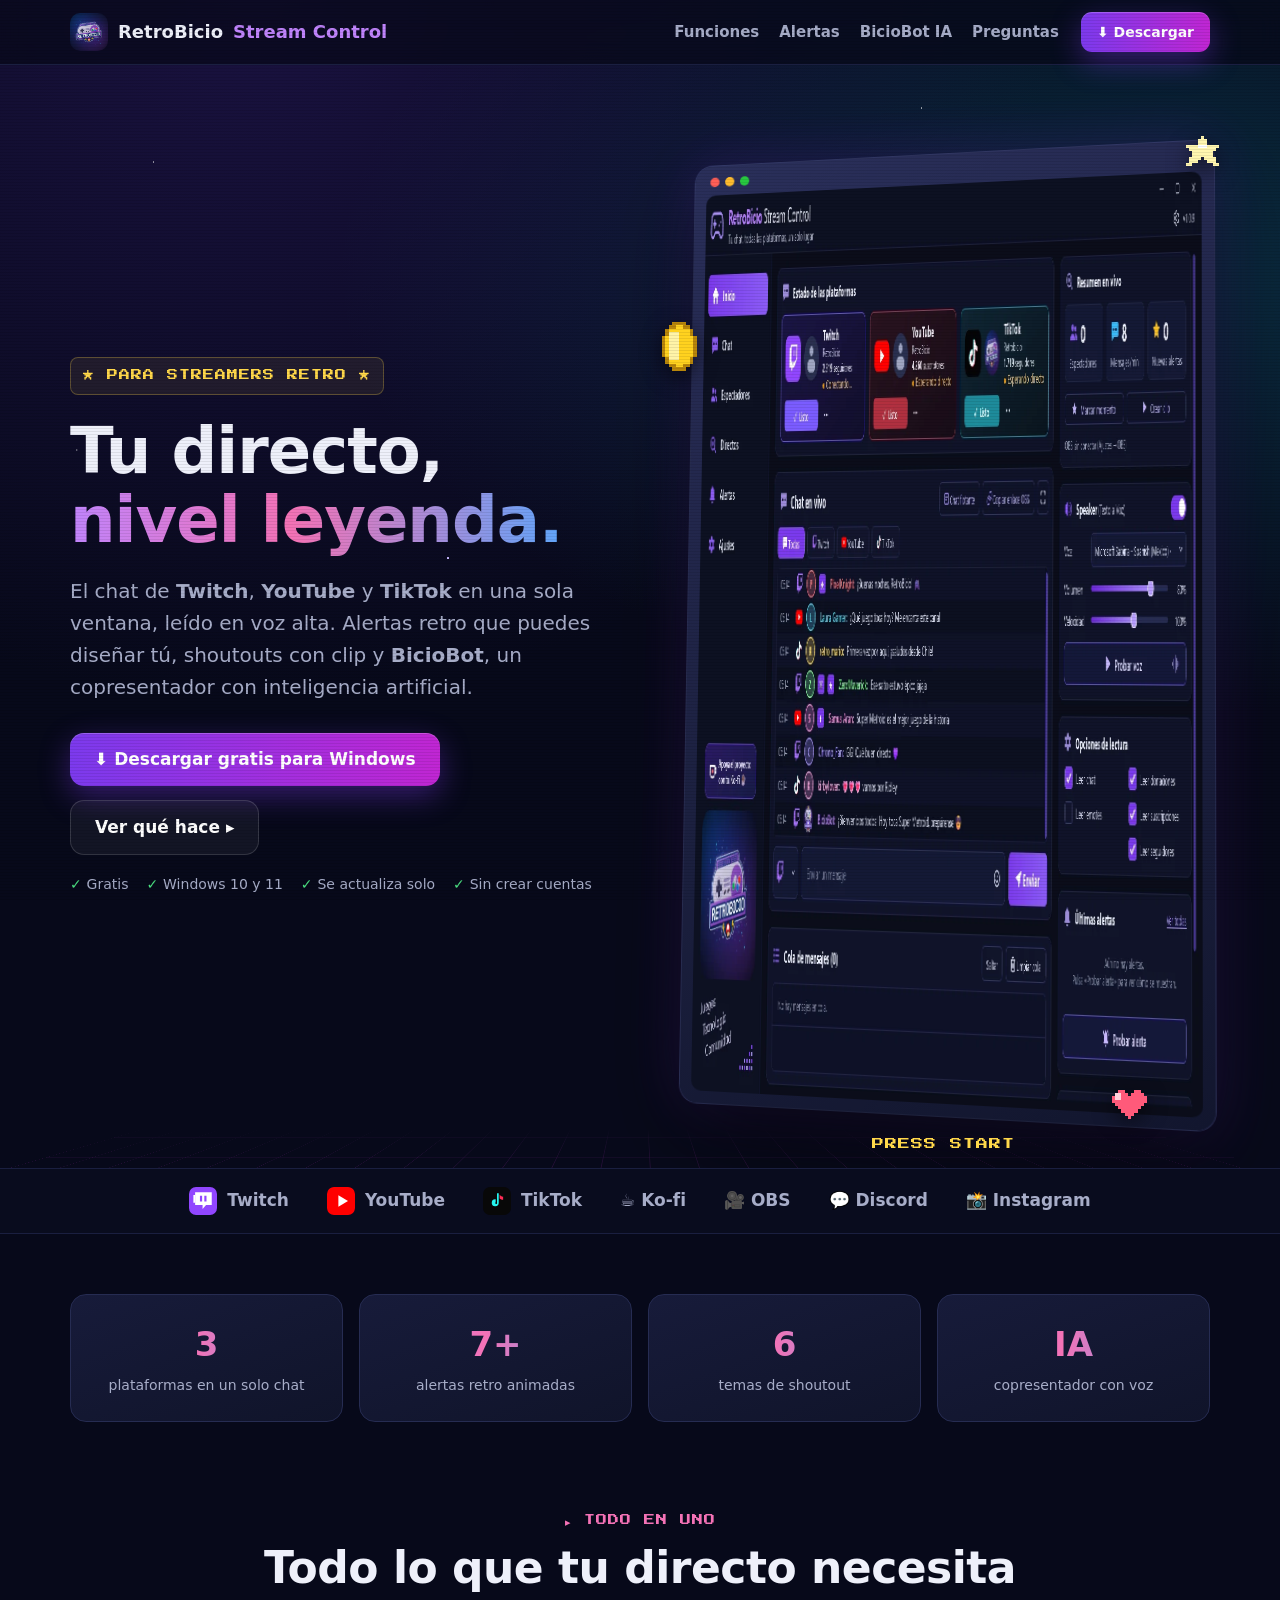
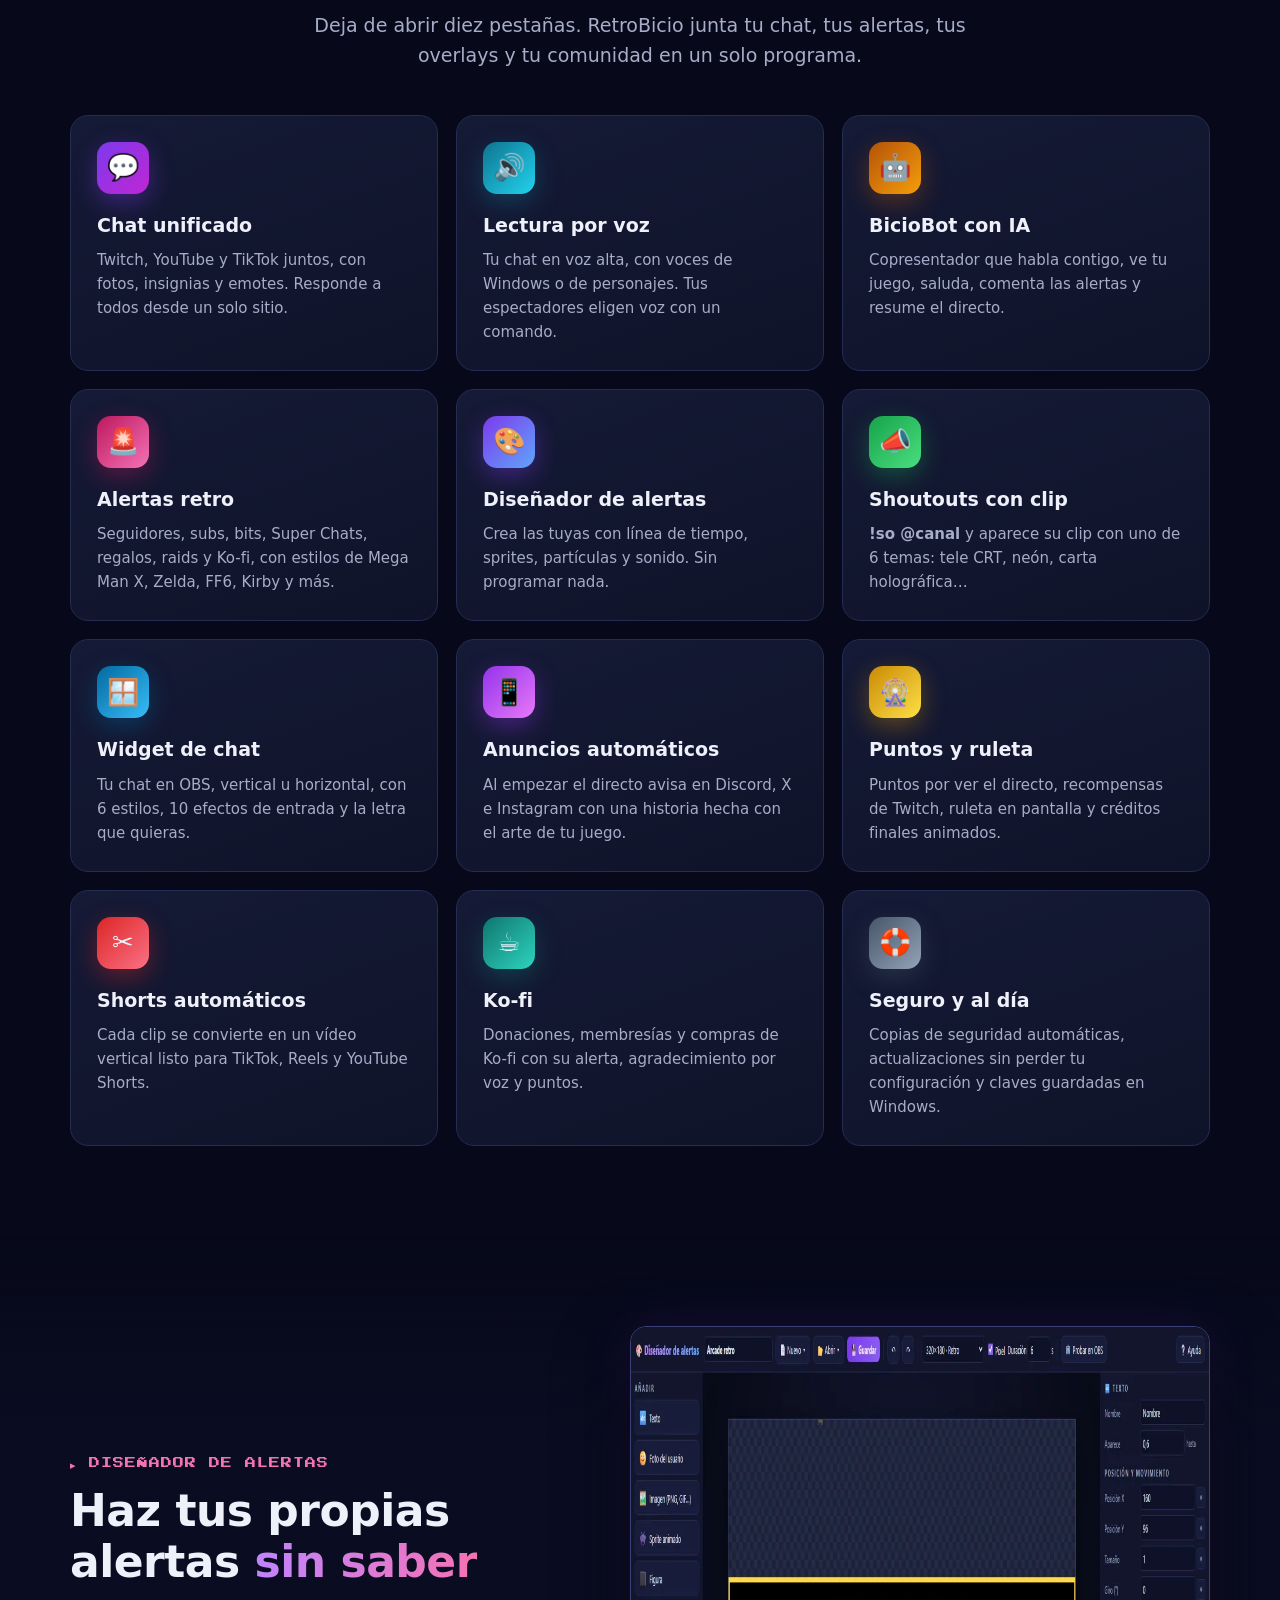
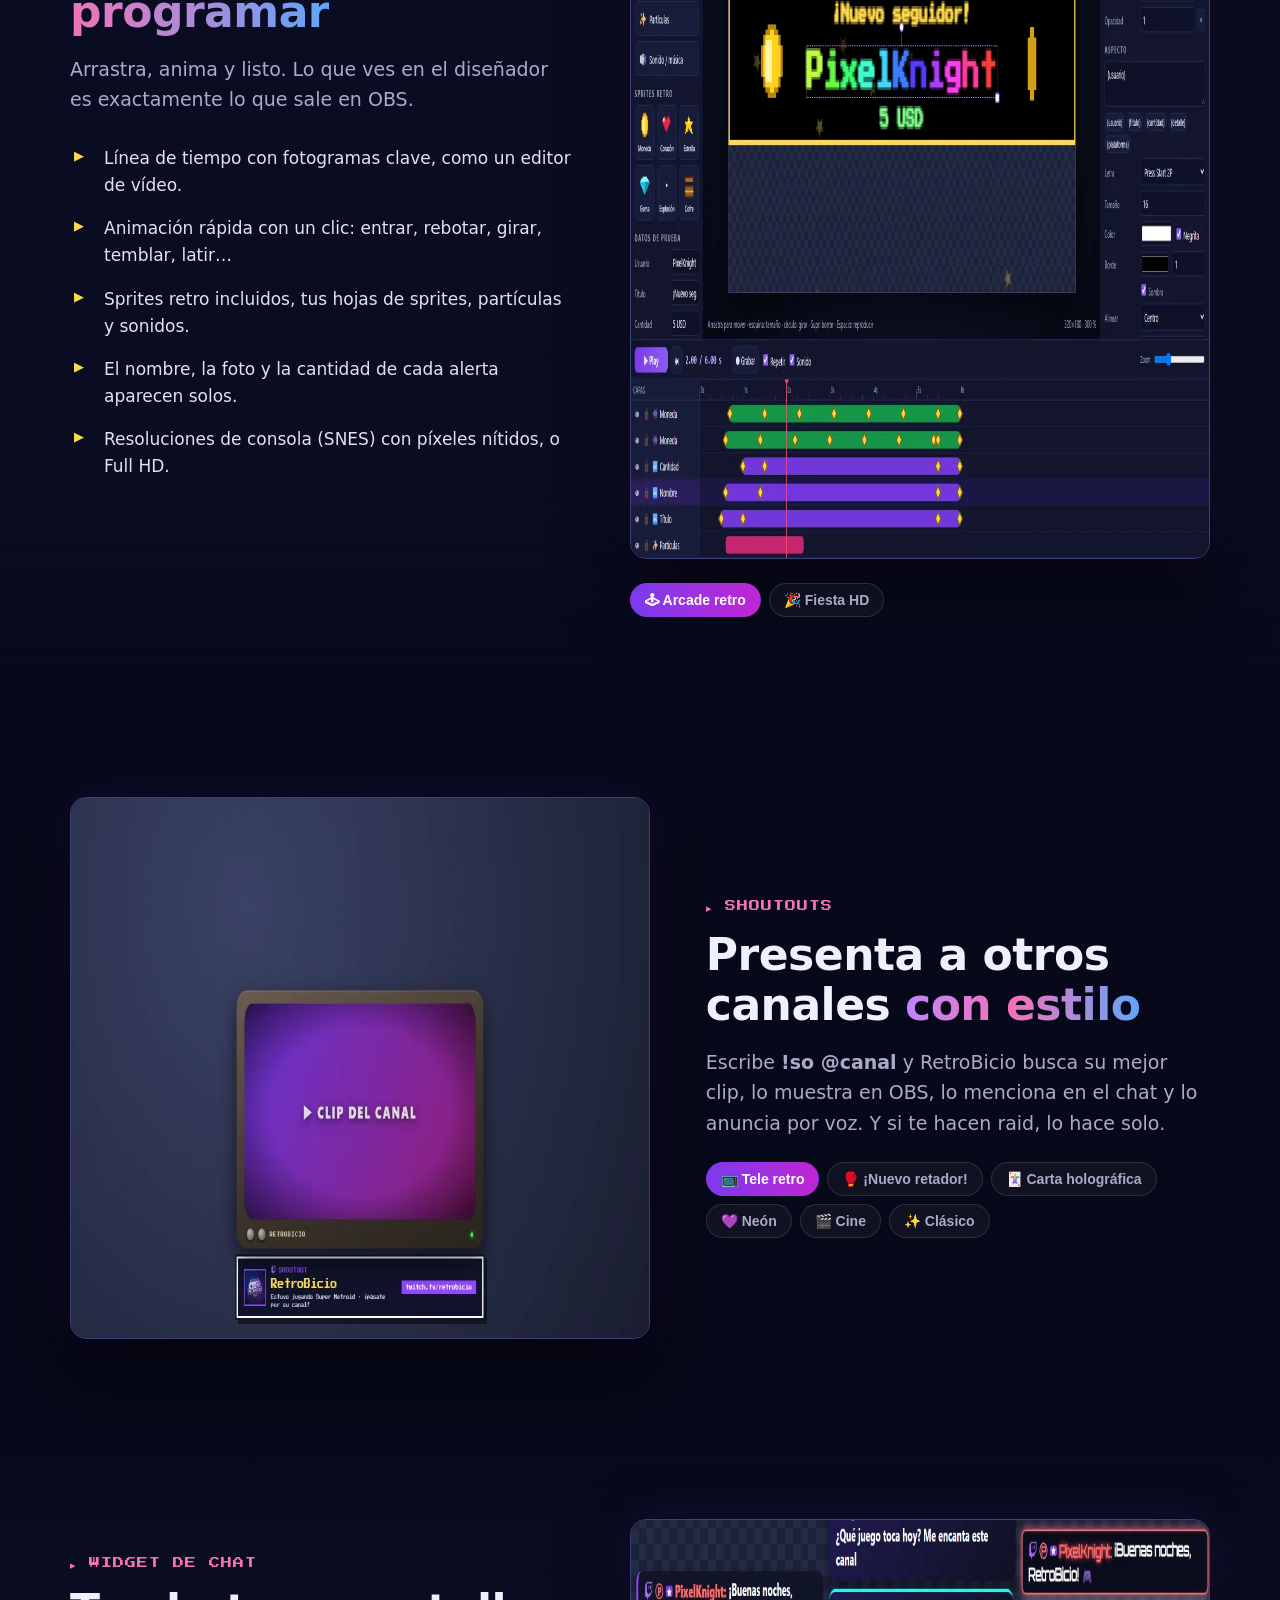
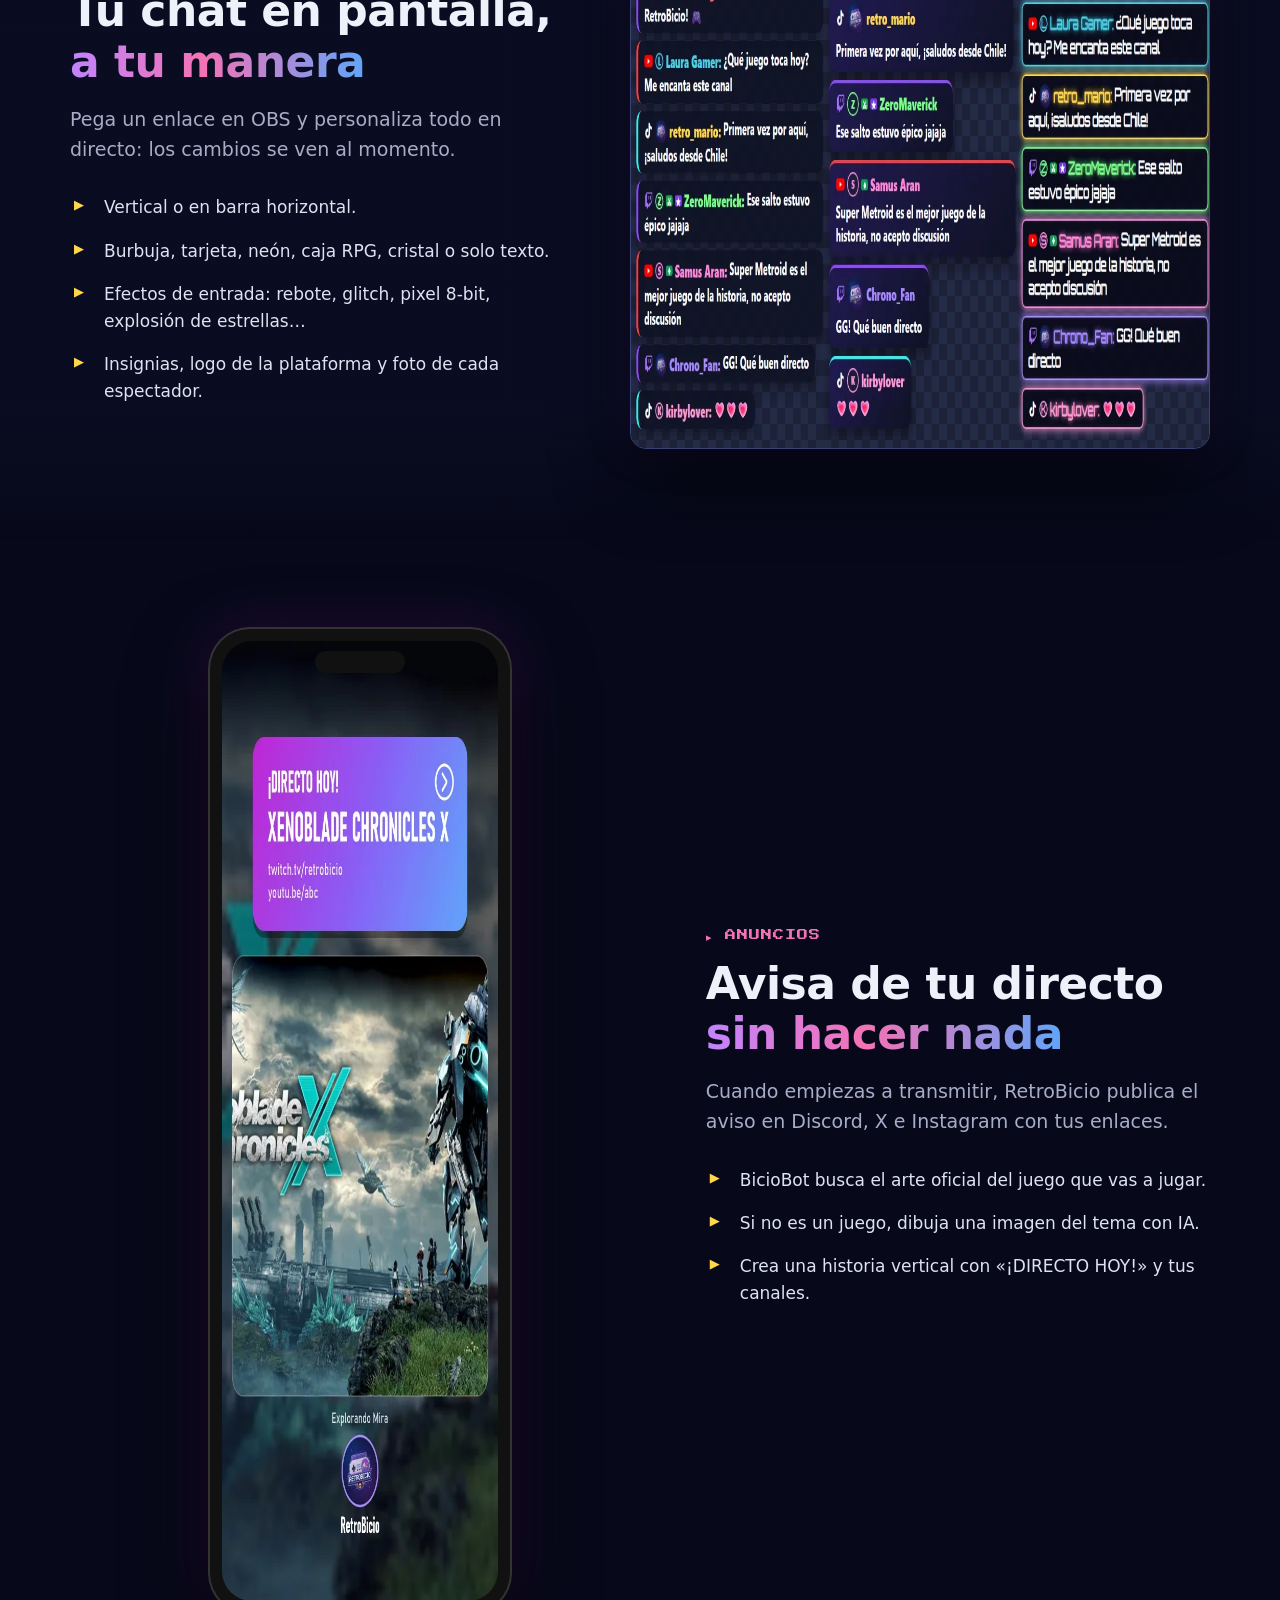
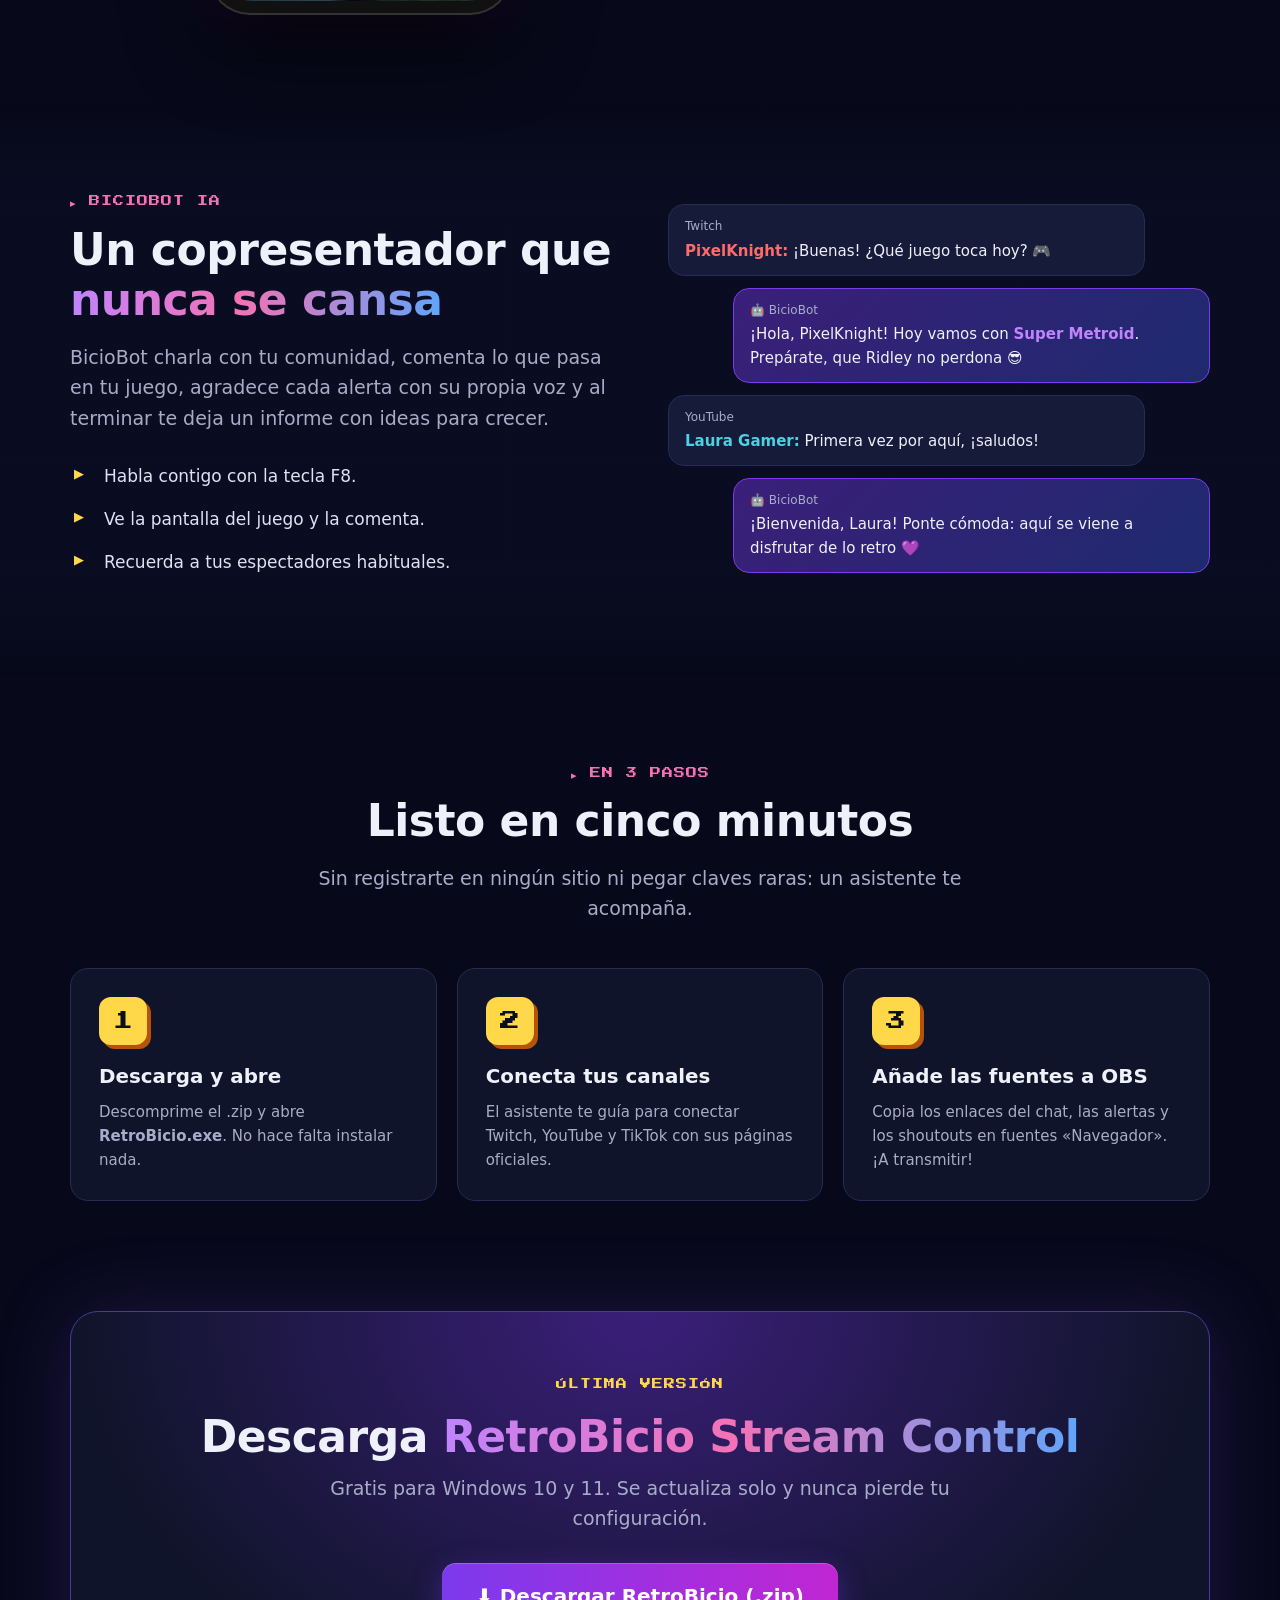
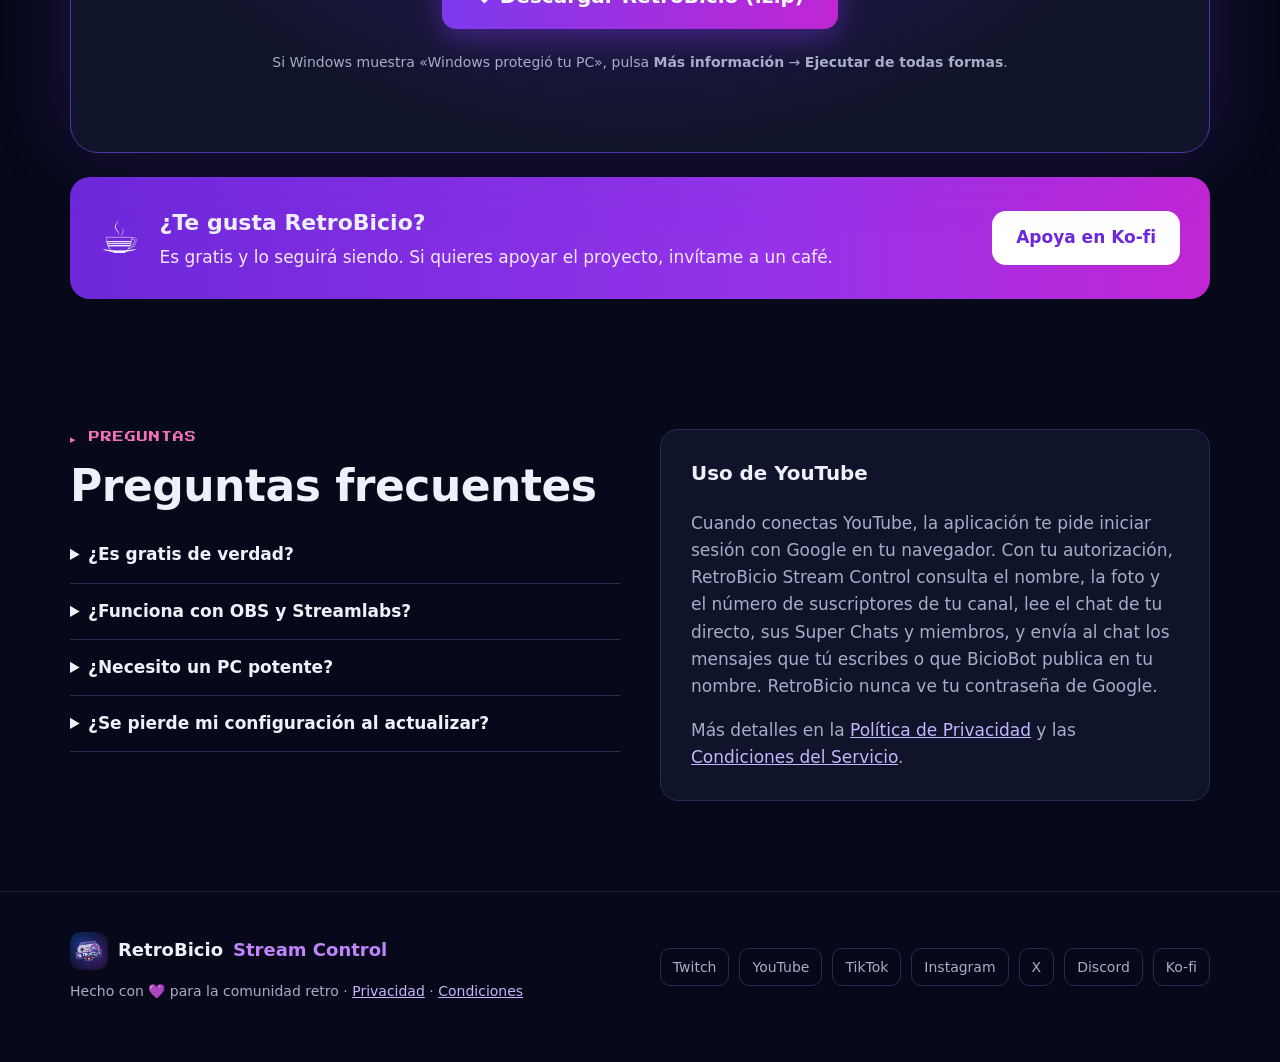
==== index.html @ 6a937f5b "Add files via upload" ====
<!doctype html>
<html lang="es">
<head>
<meta charset="utf-8">
<meta name="viewport" content="width=device-width, initial-scale=1">
<meta name="google-site-verification" content="obw4HaK4PKOA8Q7ozUeAwvI2KsWQzbqhUxFps67ScB8" />
<meta name="google-site-verification" content="pBb3CnLJyHaxutBowIVTnH_Ub_lOhe0cCq5D6iKoY8w" />
<title>RetroBicio Stream Control — tu chat, tus alertas y tu copresentador con IA</title>
<meta name="description" content="Aplicación gratuita para Windows que reúne el chat de Twitch, YouTube y TikTok, lo lee en voz alta, crea alertas retro animadas y tiene a BicioBot, un copresentador con inteligencia artificial.">
<link rel="canonical" href="https://retrobicio.co/">
<link rel="icon" href="img/favicon.png">
<meta property="og:type" content="website">
<meta property="og:title" content="RetroBicio Stream Control">
<meta property="og:description" content="Chat de Twitch, YouTube y TikTok en un solo lugar, alertas retro animadas y un copresentador con IA. Gratis para Windows.">
<meta property="og:image" content="https://retrobicio.co/img/retrobicio-app.webp">
<meta property="og:url" content="https://retrobicio.co/">
<meta name="theme-color" content="#0b0e1f">
<style>
  @font-face { font-family:"Pixel"; src:url("fonts/PressStart2P.ttf") format("truetype"); font-display:swap; }
  :root { --bg:#07091a; --bg2:#0d1026; --card:#12162e; --line:#262c52; --text:#eef0fa; --dim:#a7adc8; --v:#8b5cf6; --v2:#c026d3; --b:#60a5fa; --y:#ffd84a; }
  * { box-sizing:border-box; }
  html { scroll-behavior:smooth; }
  body { margin:0; background:var(--bg); color:var(--text); font:17px/1.6 "Segoe UI", system-ui, -apple-system, Roboto, Arial, sans-serif; overflow-x:hidden; }
  a { color:#c4b5fd; }
  img { max-width:100%; display:block; }
  .wrap { max-width:1180px; margin:0 auto; padding:0 20px; }
  .pixel { font-family:"Pixel", monospace; letter-spacing:1px; }
  .grad { background:linear-gradient(90deg, #c084fc, #f472b6 45%, #60a5fa); -webkit-background-clip:text; background-clip:text; color:transparent; }
  /* stars and scanlines behind everything */
  .sky { position:fixed; inset:0; z-index:-2; background:
      radial-gradient(1px 1px at 12% 18%, #fff8 50%, transparent), radial-gradient(1px 1px at 72% 12%, #fff9 50%, transparent),
      radial-gradient(1.5px 1.5px at 35% 62%, #c4b5fd 50%, transparent), radial-gradient(1px 1px at 88% 48%, #fff7 50%, transparent),
      radial-gradient(1px 1px at 55% 30%, #fff6 50%, transparent), radial-gradient(1.5px 1.5px at 20% 85%, #93c5fd 50%, transparent),
      radial-gradient(1px 1px at 92% 82%, #fff8 50%, transparent), radial-gradient(1px 1px at 6% 50%, #fff6 50%, transparent),
      radial-gradient(ellipse at 20% 0%, #2b1a6388, transparent 55%), radial-gradient(ellipse at 90% 30%, #0e749055, transparent 50%), var(--bg);
      animation:twinkle 6s ease-in-out infinite alternate; }
  @keyframes twinkle { to { filter:brightness(1.35); } }
  .scan { position:fixed; inset:0; z-index:50; pointer-events:none; background:repeating-linear-gradient(0deg, rgba(0,0,0,.08) 0 1px, transparent 1px 3px); }

  /* nav */
  nav { position:sticky; top:0; z-index:40; backdrop-filter:blur(12px); -webkit-backdrop-filter:blur(12px); background:rgba(7,9,26,.72); border-bottom:1px solid #1a1f40; }
  nav .wrap { display:flex; align-items:center; gap:22px; height:64px; }
  .brand { display:flex; align-items:center; gap:10px; color:var(--text); text-decoration:none; font-weight:800; font-size:18px; }
  .brand img { width:38px; height:38px; border-radius:10px; }
  .brand b { color:#c084fc; }
  nav .links { display:flex; gap:20px; margin-left:auto; }
  nav .links a { color:var(--dim); text-decoration:none; font-size:15px; font-weight:600; }
  nav .links a:hover { color:#fff; }
  .btn { display:inline-flex; align-items:center; gap:10px; padding:13px 24px; border-radius:14px; font-weight:800; text-decoration:none; color:#fff; border:0; cursor:pointer;
         transition:transform .15s, box-shadow .2s; font-size:17px; }
  .btn:hover { transform:translateY(-2px); }
  .btn.main { background:linear-gradient(90deg, #7c3aed, #c026d3); box-shadow:0 10px 30px #7c3aed66, inset 0 1px 0 #ffffff33; }
  .btn.main:hover { box-shadow:0 14px 40px #c026d388; }
  .btn.ghost { background:#ffffff0d; border:1px solid #ffffff26; }
  .btn.small { padding:9px 16px; font-size:14px; border-radius:11px; }

  /* hero */
  .hero { position:relative; padding:80px 0 60px; overflow:hidden; }
  .hero .wrap { display:grid; grid-template-columns:1.05fr 1fr; gap:48px; align-items:center; }
  .tag { display:inline-block; font-size:11px; color:var(--y); background:#ffd84a14; border:1px solid #ffd84a44; padding:9px 12px; border-radius:8px; margin-bottom:22px; }
  h1 { font-size:clamp(38px, 5.2vw, 64px); line-height:1.08; margin:0 0 20px; font-weight:900; letter-spacing:-1px; }
  .lead { font-size:20px; color:var(--dim); max-width:560px; margin:0 0 30px; }
  .cta { display:flex; flex-wrap:wrap; gap:14px; align-items:center; }
  .meta { margin-top:18px; color:var(--dim); font-size:14px; display:flex; flex-wrap:wrap; gap:8px 18px; }
  .meta span::before { content:"✓ "; color:#4ade80; font-weight:800; }
  .grid-floor { position:absolute; left:-10%; right:-10%; bottom:-40px; height:260px; z-index:-1; opacity:.55;
                background-image:linear-gradient(#c026d355 1px, transparent 1px), linear-gradient(90deg, #c026d355 1px, transparent 1px);
                background-size:60px 40px; transform:perspective(420px) rotateX(62deg); transform-origin:bottom; animation:floor 3s linear infinite;
                mask-image:linear-gradient(to top, #000 30%, transparent); -webkit-mask-image:linear-gradient(to top, #000 30%, transparent); }
  @keyframes floor { to { background-position:0 40px; } }
  .screen { position:relative; border-radius:18px; padding:12px; background:linear-gradient(160deg, #2a2f5a, #12162e); box-shadow:0 30px 90px #000a, 0 0 0 1px #3a4175, 0 0 60px #7c3aed44;
            transform:perspective(1400px) rotateY(-9deg) rotateX(3deg); transition:transform .5s; }
  .screen:hover { transform:perspective(1400px) rotateY(0) rotateX(0); }
  .screen img { border-radius:10px; }
  .screen .dots { display:flex; gap:6px; margin:0 0 9px 4px; } .screen .dots i { width:10px; height:10px; border-radius:50%; background:#ff5f57; }
  .screen .dots i:nth-child(2) { background:#febc2e; } .screen .dots i:nth-child(3) { background:#28c840; }
  .sprite { position:absolute; image-rendering:pixelated; z-index:3; filter:drop-shadow(0 6px 10px #0008); }
  .s1 { width:56px; height:56px; left:-26px; top:18%; animation:bob 2.4s ease-in-out infinite; }
  .s2 { width:48px; height:48px; right:-18px; top:-18px; animation:bob 2.9s .4s ease-in-out infinite; }
  .s3 { width:52px; height:52px; right:10%; bottom:-24px; animation:bob 2.6s .8s ease-in-out infinite; }
  @keyframes bob { 50% { transform:translateY(-14px); } }
  .press { position:absolute; left:50%; bottom:-46px; transform:translateX(-50%); font-size:12px; color:var(--y); animation:blink 1s steps(1) infinite; white-space:nowrap; }
  @keyframes blink { 50% { opacity:0; } }

  /* platforms */
  .plats { border-top:1px solid #1a1f40; border-bottom:1px solid #1a1f40; background:#0b0e22aa; padding:18px 0; }
  .plats .wrap { display:flex; flex-wrap:wrap; align-items:center; justify-content:center; gap:14px 38px; color:var(--dim); font-weight:700; }
  .plats img { width:28px; height:28px; border-radius:7px; }
  .plats span { display:flex; align-items:center; gap:10px; }

  section { padding:90px 0; }
  .kicker { font-size:11px; color:#f472b6; margin-bottom:14px; }
  h2 { font-size:clamp(30px, 3.6vw, 44px); line-height:1.15; margin:0 0 16px; font-weight:900; letter-spacing:-.5px; }
  .sub { color:var(--dim); font-size:19px; max-width:720px; margin:0 0 44px; }
  .center { text-align:center; } .center .sub { margin-left:auto; margin-right:auto; }

  /* stats */
  .stats { display:grid; grid-template-columns:repeat(4, 1fr); gap:16px; margin-top:-30px; }
  .stat { background:linear-gradient(160deg, #171b3a, #10142a); border:1px solid var(--line); border-radius:16px; padding:22px; text-align:center; }
  .stat b { display:block; font-size:34px; font-weight:900; }
  .stat span { color:var(--dim); font-size:14px; }

  /* features */
  .feats { display:grid; grid-template-columns:repeat(3, 1fr); gap:18px; }
  .feat { position:relative; background:linear-gradient(160deg, #151a36, #0f1329); border:1px solid var(--line); border-radius:18px; padding:26px; transition:transform .2s, border-color .2s, box-shadow .2s; overflow:hidden; }
  .feat:hover { transform:translateY(-4px); border-color:#7c3aed; box-shadow:0 18px 40px #7c3aed26; }
  .feat .ic { width:52px; height:52px; border-radius:14px; display:flex; align-items:center; justify-content:center; font-size:26px; margin-bottom:16px;
              background:linear-gradient(135deg, var(--c1, #7c3aed), var(--c2, #c026d3)); box-shadow:0 8px 24px color-mix(in srgb, var(--c1, #7c3aed) 40%, transparent); }
  .feat h3 { margin:0 0 8px; font-size:19px; }
  .feat p { margin:0; color:var(--dim); font-size:15px; }

  /* showcase */
  .show { display:grid; grid-template-columns:1fr 1.15fr; gap:56px; align-items:center; }
  .show.rev { grid-template-columns:1.15fr 1fr; }
  .show.rev .txt { order:2; }
  .hero .wrap > *, .show > *, .two > * { min-width:0; }
  .show ul, .ticks { list-style:none; padding:0; margin:22px 0 0; }
  .show li, .ticks li { padding:8px 0 8px 34px; position:relative; color:#dfe2f0; }
  .show li::before, .ticks li::before { content:"▶"; position:absolute; left:4px; top:9px; font-size:13px; color:var(--y); }
  .frame { border-radius:16px; overflow:hidden; border:1px solid #3a4175; box-shadow:0 30px 70px #000a, 0 0 50px #7c3aed22; background:#0b0e1f; }
  .tabs { display:flex; flex-wrap:wrap; gap:8px; margin:24px 0 0; }
  .tabs button { font:600 14px "Segoe UI", sans-serif; color:var(--dim); background:#ffffff0a; border:1px solid #ffffff1f; border-radius:999px; padding:8px 14px; cursor:pointer; }
  .tabs button.on { color:#fff; background:linear-gradient(90deg, #7c3aed, #c026d3); border-color:transparent; }
  .fade { transition:opacity .35s; }
  .phone { width:min(300px, 80%); margin:0 auto; border-radius:40px; padding:12px; background:#111; box-shadow:0 0 0 2px #333, 0 30px 80px #000c, 0 0 60px #c026d333; position:relative; }
  .phone img { border-radius:30px; }
  .phone::before { content:""; position:absolute; top:22px; left:50%; width:90px; height:22px; margin-left:-45px; background:#111; border-radius:12px; z-index:2; }
  .bubbles { display:flex; flex-direction:column; gap:12px; }
  .bub { max-width:88%; padding:12px 16px; border-radius:16px; background:#171b3a; border:1px solid var(--line); font-size:15px; }
  .bub b { color:var(--c, #c084fc); }
  .bub.bot { align-self:flex-end; background:linear-gradient(135deg, #3b1f7a, #1e2a6e); border-color:#7c3aed; }
  .bub .who { font-size:12px; color:var(--dim); display:block; margin-bottom:2px; }

  /* steps */
  .steps { display:grid; grid-template-columns:repeat(3, 1fr); gap:20px; counter-reset:s; }
  .step { background:#10142a; border:1px solid var(--line); border-radius:18px; padding:28px; position:relative; }
  .step::before { counter-increment:s; content:counter(s); font-family:"Pixel"; font-size:20px; color:#0b0e1f; background:var(--y);
                  width:48px; height:48px; border-radius:12px; display:flex; align-items:center; justify-content:center; margin-bottom:16px; box-shadow:4px 4px 0 #b45309; }
  .step h3 { margin:0 0 8px; } .step p { margin:0; color:var(--dim); font-size:15px; }

  /* download */
  .dl { position:relative; text-align:center; border-radius:28px; padding:64px 24px; overflow:hidden;
        background:radial-gradient(ellipse at top, #3b1f7a, #10142a 70%); border:1px solid #4c3a9c; box-shadow:0 0 80px #7c3aed33; }
  .dl h2 { margin-bottom:10px; }
  .dl .note { color:var(--dim); font-size:14px; margin-top:22px; }
  .dl .ver { font-size:11px; color:var(--y); margin-bottom:18px; }
  .card { background:#10142a; border:1px solid var(--line); border-radius:18px; padding:28px 30px; }
  .two { display:grid; grid-template-columns:1fr 1fr; gap:20px; }
  .kofi { display:flex; align-items:center; gap:20px; background:linear-gradient(90deg, #6d28d9, #9333ea 60%, #c026d3); border-radius:20px; padding:26px 30px; }
  .kofi h3 { margin:0 0 4px; font-size:22px; } .kofi p { margin:0; color:#f3e8ff; }
  .kofi .btn { background:#fff; color:#6d28d9; margin-left:auto; white-space:nowrap; }
  details { border-bottom:1px solid var(--line); padding:14px 0; }
  summary { cursor:pointer; font-weight:700; font-size:17px; }
  details p { color:var(--dim); margin:10px 0 0; }
  footer { border-top:1px solid #1a1f40; padding:40px 0 60px; color:var(--dim); font-size:14px; }
  footer .wrap { display:flex; flex-wrap:wrap; gap:24px; align-items:center; justify-content:space-between; }
  .socials { display:flex; flex-wrap:wrap; gap:10px; }
  .socials a { text-decoration:none; color:var(--dim); border:1px solid var(--line); border-radius:10px; padding:7px 12px; font-size:14px; }
  .socials a:hover { color:#fff; border-color:#7c3aed; }
  .reveal { opacity:0; transform:translateY(24px); transition:opacity .7s, transform .7s; }
  .reveal.in { opacity:1; transform:none; }

  @media (max-width:900px) {
    nav .links { display:none; }
    .hero .wrap, .show, .show.rev, .two { grid-template-columns:1fr; }
    .show.rev .txt { order:0; }
    .feats, .steps { grid-template-columns:1fr 1fr; }
    .stats { grid-template-columns:1fr 1fr; }
    .screen { transform:none; }
    .kofi { flex-direction:column; text-align:center; } .kofi .btn { margin:0; }
  }
  @media (max-width:560px) { .feats, .steps { grid-template-columns:1fr; } section { padding:64px 0; } nav .btn { display:none; } }
  @media (prefers-reduced-motion:reduce) { *, *::before { animation:none !important; transition:none !important; } .reveal { opacity:1; transform:none; } }
</style>
</head>
<body>
<div class="sky"></div><div class="scan"></div>

<nav><div class="wrap">
  <a class="brand" href="#"><img src="img/logo.webp" alt="">RetroBicio <b>Stream Control</b></a>
  <div class="links"><a href="#funciones">Funciones</a><a href="#alertas">Alertas</a><a href="#bicio">BicioBot IA</a><a href="#preguntas">Preguntas</a></div>
  <a class="btn main small" href="#descargar">⬇ Descargar</a>
</div></nav>

<header class="hero">
  <div class="grid-floor"></div>
  <div class="wrap">
    <div>
      <div class="tag pixel">★ PARA STREAMERS RETRO ★</div>
      <h1>Tu directo,<br><span class="grad">nivel leyenda.</span></h1>
      <p class="lead">El chat de <b>Twitch</b>, <b>YouTube</b> y <b>TikTok</b> en una sola ventana, leído en voz alta. Alertas retro que puedes diseñar tú, shoutouts con clip y <b>BicioBot</b>, un copresentador con inteligencia artificial.</p>
      <div class="cta">
        <a class="btn main" href="#descargar">⬇ Descargar gratis para Windows</a>
        <a class="btn ghost" href="#funciones">Ver qué hace ▸</a>
      </div>
      <div class="meta"><span>Gratis</span><span>Windows 10 y 11</span><span>Se actualiza solo</span><span>Sin crear cuentas</span></div>
    </div>
    <div style="position:relative">
      <canvas class="sprite s1" data-s="moneda" width="16" height="16"></canvas>
      <canvas class="sprite s2" data-s="estrella" width="16" height="16"></canvas>
      <canvas class="sprite s3" data-s="corazon" width="16" height="16"></canvas>
      <div class="screen"><div class="dots"><i></i><i></i><i></i></div>
        <img src="img/retrobicio-app.webp" alt="RetroBicio Stream Control: estado de Twitch, YouTube y TikTok, chat unificado y lectura por voz" width="1500" height="920"></div>
      <div class="press pixel">PRESS START</div>
    </div>
  </div>
</header>

<div class="plats"><div class="wrap">
  <span><img src="img/twitch.svg" alt="">Twitch</span><span><img src="img/youtube.svg" alt="">YouTube</span><span><img src="img/tiktok.svg" alt="">TikTok</span>
  <span>☕ Ko-fi</span><span>🎥 OBS</span><span>💬 Discord</span><span>📸 Instagram</span>
</div></div>

<section id="funciones">
  <div class="wrap">
    <div class="stats reveal">
      <div class="stat"><b class="grad">3</b><span>plataformas en un solo chat</span></div>
      <div class="stat"><b class="grad">7+</b><span>alertas retro animadas</span></div>
      <div class="stat"><b class="grad">6</b><span>temas de shoutout</span></div>
      <div class="stat"><b class="grad">IA</b><span>copresentador con voz</span></div>
    </div>
    <div class="center" style="margin-top:90px">
      <div class="kicker pixel">▸ TODO EN UNO</div>
      <h2>Todo lo que tu directo necesita</h2>
      <p class="sub">Deja de abrir diez pestañas. RetroBicio junta tu chat, tus alertas, tus overlays y tu comunidad en un solo programa.</p>
    </div>
    <div class="feats">
      <div class="feat reveal"><div class="ic">💬</div><h3>Chat unificado</h3><p>Twitch, YouTube y TikTok juntos, con fotos, insignias y emotes. Responde a todos desde un solo sitio.</p></div>
      <div class="feat reveal" style="--c1:#0e7490;--c2:#22d3ee"><div class="ic">🔊</div><h3>Lectura por voz</h3><p>Tu chat en voz alta, con voces de Windows o de personajes. Tus espectadores eligen voz con un comando.</p></div>
      <div class="feat reveal" style="--c1:#b45309;--c2:#f59e0b"><div class="ic">🤖</div><h3>BicioBot con IA</h3><p>Copresentador que habla contigo, ve tu juego, saluda, comenta las alertas y resume el directo.</p></div>
      <div class="feat reveal" style="--c1:#be185d;--c2:#f472b6"><div class="ic">🚨</div><h3>Alertas retro</h3><p>Seguidores, subs, bits, Super Chats, regalos, raids y Ko-fi, con estilos de Mega Man X, Zelda, FF6, Kirby y más.</p></div>
      <div class="feat reveal" style="--c1:#7c3aed;--c2:#60a5fa"><div class="ic">🎨</div><h3>Diseñador de alertas</h3><p>Crea las tuyas con línea de tiempo, sprites, partículas y sonido. Sin programar nada.</p></div>
      <div class="feat reveal" style="--c1:#16a34a;--c2:#4ade80"><div class="ic">📣</div><h3>Shoutouts con clip</h3><p><b>!so @canal</b> y aparece su clip con uno de 6 temas: tele CRT, neón, carta holográfica…</p></div>
      <div class="feat reveal" style="--c1:#0369a1;--c2:#38bdf8"><div class="ic">🪟</div><h3>Widget de chat</h3><p>Tu chat en OBS, vertical u horizontal, con 6 estilos, 10 efectos de entrada y la letra que quieras.</p></div>
      <div class="feat reveal" style="--c1:#9333ea;--c2:#e879f9"><div class="ic">📱</div><h3>Anuncios automáticos</h3><p>Al empezar el directo avisa en Discord, X e Instagram con una historia hecha con el arte de tu juego.</p></div>
      <div class="feat reveal" style="--c1:#ca8a04;--c2:#fde047"><div class="ic">🎡</div><h3>Puntos y ruleta</h3><p>Puntos por ver el directo, recompensas de Twitch, ruleta en pantalla y créditos finales animados.</p></div>
      <div class="feat reveal" style="--c1:#dc2626;--c2:#fb7185"><div class="ic">✂️</div><h3>Shorts automáticos</h3><p>Cada clip se convierte en un vídeo vertical listo para TikTok, Reels y YouTube Shorts.</p></div>
      <div class="feat reveal" style="--c1:#0f766e;--c2:#2dd4bf"><div class="ic">☕</div><h3>Ko-fi</h3><p>Donaciones, membresías y compras de Ko-fi con su alerta, agradecimiento por voz y puntos.</p></div>
      <div class="feat reveal" style="--c1:#475569;--c2:#94a3b8"><div class="ic">🛟</div><h3>Seguro y al día</h3><p>Copias de seguridad automáticas, actualizaciones sin perder tu configuración y claves guardadas en Windows.</p></div>
    </div>
  </div>
</section>

<section id="alertas" style="background:linear-gradient(180deg, transparent, #0d102699 20%, #0d102699 80%, transparent)">
  <div class="wrap show">
    <div class="txt reveal">
      <div class="kicker pixel">▸ DISEÑADOR DE ALERTAS</div>
      <h2>Haz tus propias alertas <span class="grad">sin saber programar</span></h2>
      <p class="sub" style="margin:0">Arrastra, anima y listo. Lo que ves en el diseñador es exactamente lo que sale en OBS.</p>
      <ul>
        <li>Línea de tiempo con fotogramas clave, como un editor de vídeo.</li>
        <li>Animación rápida con un clic: entrar, rebotar, girar, temblar, latir…</li>
        <li>Sprites retro incluidos, tus hojas de sprites, partículas y sonidos.</li>
        <li>El nombre, la foto y la cantidad de cada alerta aparecen solos.</li>
        <li>Resoluciones de consola (SNES) con píxeles nítidos, o Full HD.</li>
      </ul>
    </div>
    <div class="reveal"><div class="frame"><img class="fade" id="dimg" src="img/disenador.webp" alt="Diseñador de alertas con línea de tiempo" width="1400" height="831" loading="lazy"></div>
      <div class="tabs" id="dtabs"><button class="on" data-img="img/disenador.webp">🕹 Arcade retro</button><button data-img="img/disenador-hd.webp">🎉 Fiesta HD</button></div></div>
  </div>
</section>

<section>
  <div class="wrap show rev">
    <div class="txt reveal">
      <div class="kicker pixel">▸ SHOUTOUTS</div>
      <h2>Presenta a otros canales <span class="grad">con estilo</span></h2>
      <p class="sub" style="margin:0">Escribe <b>!so @canal</b> y RetroBicio busca su mejor clip, lo muestra en OBS, lo menciona en el chat y lo anuncia por voz. Y si te hacen raid, lo hace solo.</p>
      <div class="tabs" id="stabs">
        <button class="on" data-img="img/shoutout-crt.webp">📺 Tele retro</button><button data-img="img/shoutout-arcade.webp">🥊 ¡Nuevo retador!</button>
        <button data-img="img/shoutout-carta.webp">🃏 Carta holográfica</button><button data-img="img/shoutout-neon.webp">💜 Neón</button>
        <button data-img="img/shoutout-cine.webp">🎬 Cine</button><button data-img="img/shoutout-classic.webp">✨ Clásico</button>
      </div>
    </div>
    <div class="reveal"><div class="frame"><img class="fade" id="simg" src="img/shoutout-crt.webp" alt="Tema de shoutout" width="960" height="540" loading="lazy"></div></div>
  </div>
</section>

<section style="background:linear-gradient(180deg, transparent, #0d102699 20%, #0d102699 80%, transparent)">
  <div class="wrap show">
    <div class="txt reveal">
      <div class="kicker pixel">▸ WIDGET DE CHAT</div>
      <h2>Tu chat en pantalla, <span class="grad">a tu manera</span></h2>
      <p class="sub" style="margin:0">Pega un enlace en OBS y personaliza todo en directo: los cambios se ven al momento.</p>
      <ul>
        <li>Vertical o en barra horizontal.</li>
        <li>Burbuja, tarjeta, neón, caja RPG, cristal o solo texto.</li>
        <li>Efectos de entrada: rebote, glitch, pixel 8-bit, explosión de estrellas…</li>
        <li>Insignias, logo de la plataforma y foto de cada espectador.</li>
      </ul>
    </div>
    <div class="reveal"><div class="frame"><img src="img/chat-widget.webp" alt="Estilos del widget de chat: burbuja, tarjeta y neón" width="1200" height="528" loading="lazy"></div></div>
  </div>
</section>

<section>
  <div class="wrap show rev">
    <div class="txt reveal">
      <div class="kicker pixel">▸ ANUNCIOS</div>
      <h2>Avisa de tu directo <span class="grad">sin hacer nada</span></h2>
      <p class="sub" style="margin:0">Cuando empiezas a transmitir, RetroBicio publica el aviso en Discord, X e Instagram con tus enlaces.</p>
      <ul>
        <li>BicioBot busca el arte oficial del juego que vas a jugar.</li>
        <li>Si no es un juego, dibuja una imagen del tema con IA.</li>
        <li>Crea una historia vertical con «¡DIRECTO HOY!» y tus canales.</li>
      </ul>
    </div>
    <div class="reveal"><div class="phone"><img class="fade" id="pimg" src="img/historia.webp" alt="Historia de Instagram creada por BicioBot" width="540" height="960" loading="lazy"></div></div>
  </div>
</section>

<section id="bicio" style="background:linear-gradient(180deg, transparent, #0d102699 20%, #0d102699 80%, transparent)">
  <div class="wrap two" style="align-items:center;gap:56px">
    <div class="reveal">
      <div class="kicker pixel">▸ BICIOBOT IA</div>
      <h2>Un copresentador que <span class="grad">nunca se cansa</span></h2>
      <p class="sub" style="margin:0">BicioBot charla con tu comunidad, comenta lo que pasa en tu juego, agradece cada alerta con su propia voz y al terminar te deja un informe con ideas para crecer.</p>
      <ul class="ticks">
        <li>Habla contigo con la tecla F8.</li>
        <li>Ve la pantalla del juego y la comenta.</li>
        <li>Recuerda a tus espectadores habituales.</li>
      </ul>
    </div>
    <div class="bubbles reveal">
      <div class="bub" style="--c:#ff6b6b"><span class="who">Twitch</span><b>PixelKnight:</b> ¡Buenas! ¿Qué juego toca hoy? 🎮</div>
      <div class="bub bot"><span class="who">🤖 BicioBot</span>¡Hola, PixelKnight! Hoy vamos con <b>Super Metroid</b>. Prepárate, que Ridley no perdona 😎</div>
      <div class="bub" style="--c:#4dd0e1"><span class="who">YouTube</span><b>Laura Gamer:</b> Primera vez por aquí, ¡saludos!</div>
      <div class="bub bot"><span class="who">🤖 BicioBot</span>¡Bienvenida, Laura! Ponte cómoda: aquí se viene a disfrutar de lo retro 💜</div>
    </div>
  </div>
</section>

<section>
  <div class="wrap">
    <div class="center"><div class="kicker pixel">▸ EN 3 PASOS</div><h2>Listo en cinco minutos</h2><p class="sub">Sin registrarte en ningún sitio ni pegar claves raras: un asistente te acompaña.</p></div>
    <div class="steps">
      <div class="step reveal"><h3>Descarga y abre</h3><p>Descomprime el .zip y abre <b>RetroBicio.exe</b>. No hace falta instalar nada.</p></div>
      <div class="step reveal"><h3>Conecta tus canales</h3><p>El asistente te guía para conectar Twitch, YouTube y TikTok con sus páginas oficiales.</p></div>
      <div class="step reveal"><h3>Añade las fuentes a OBS</h3><p>Copia los enlaces del chat, las alertas y los shoutouts en fuentes «Navegador». ¡A transmitir!</p></div>
    </div>
  </div>
</section>

<section id="descargar" style="padding-top:20px">
  <div class="wrap">
    <div class="dl reveal">
      <div class="ver pixel" id="ver">ÚLTIMA VERSIÓN</div>
      <h2>Descarga <span class="grad">RetroBicio Stream Control</span></h2>
      <p class="sub" style="margin:0 auto 30px">Gratis para Windows 10 y 11. Se actualiza solo y nunca pierde tu configuración.</p>
      <a class="btn main" style="font-size:20px;padding:17px 34px" href="https://github.com/vsalonsolar-gif/vsalonsolar-gif.github.io/releases/latest/download/RetroBicio.zip">⬇ Descargar RetroBicio (.zip)</a>
      <p class="note">Si Windows muestra «Windows protegió tu PC», pulsa <b>Más información</b> → <b>Ejecutar de todas formas</b>.</p>
    </div>
    <div class="kofi reveal" style="margin-top:24px">
      <div style="font-size:44px">☕</div>
      <div><h3>¿Te gusta RetroBicio?</h3><p>Es gratis y lo seguirá siendo. Si quieres apoyar el proyecto, invítame a un café.</p></div>
      <a class="btn" href="https://ko-fi.com/retrobicio" target="_blank" rel="noopener">Apoya en Ko-fi</a>
    </div>
  </div>
</section>

<section id="preguntas" style="padding-top:40px">
  <div class="wrap two" style="gap:40px">
    <div>
      <div class="kicker pixel">▸ PREGUNTAS</div>
      <h2>Preguntas frecuentes</h2>
      <details><summary>¿Es gratis de verdad?</summary><p>Sí. RetroBicio es gratuito y sin publicidad. Las voces, la IA y BicioBot funcionan con el servidor de RetroBicio sin que tengas que registrar nada.</p></details>
      <details><summary>¿Funciona con OBS y Streamlabs?</summary><p>Sí. El chat, las alertas, los shoutouts, la ruleta y los créditos son enlaces que se añaden como fuente «Navegador».</p></details>
      <details><summary>¿Necesito un PC potente?</summary><p>No. RetroBicio es ligero; lo más pesado (voces e IA) se hace en internet.</p></details>
      <details><summary>¿Se pierde mi configuración al actualizar?</summary><p>No. Las actualizaciones reemplazan solo el programa. Además, se hacen copias de seguridad automáticas cada día.</p></details>
    </div>
    <div class="card" style="align-self:start">
      <h3 style="margin-top:0">Uso de YouTube</h3>
      <p style="color:var(--dim)">Cuando conectas YouTube, la aplicación te pide iniciar sesión con Google en tu navegador. Con tu autorización, RetroBicio Stream Control consulta el nombre, la foto y el número de suscriptores de tu canal, lee el chat de tu directo, sus Super Chats y miembros, y envía al chat los mensajes que tú escribes o que BicioBot publica en tu nombre. RetroBicio nunca ve tu contraseña de Google.</p>
      <p style="color:var(--dim);margin-bottom:0">Más detalles en la <a href="privacidad.html">Política de Privacidad</a> y las <a href="terminos.html">Condiciones del Servicio</a>.</p>
    </div>
  </div>
</section>

<footer><div class="wrap">
  <div><a class="brand" href="#"><img src="img/logo.webp" alt="">RetroBicio <b>Stream Control</b></a>
    <p style="margin:10px 0 0">Hecho con 💜 para la comunidad retro · <a href="privacidad.html">Privacidad</a> · <a href="terminos.html">Condiciones</a></p></div>
  <div class="socials">
    <a href="https://www.twitch.tv/retrobicio" target="_blank" rel="noopener">Twitch</a><a href="https://www.youtube.com/@retrobicio" target="_blank" rel="noopener">YouTube</a>
    <a href="https://www.tiktok.com/@retrobicio" target="_blank" rel="noopener">TikTok</a><a href="https://www.instagram.com/retrobicio/" target="_blank" rel="noopener">Instagram</a>
    <a href="https://x.com/retrobicio" target="_blank" rel="noopener">X</a><a href="https://discord.gg/MSKPTUG" target="_blank" rel="noopener">Discord</a>
    <a href="https://ko-fi.com/retrobicio" target="_blank" rel="noopener">Ko-fi</a>
  </div>
</div></footer>

<script>
// pixel sprites (the same ones as the alert designer)
const HEART = ["..XX...XX..", ".XXXX.XXXX.", "XXXXXXXXXXX", "XXXXXXXXXXX", ".XXXXXXXXX.", "..XXXXXXX..", "...XXXXX...", "....XXX....", ".....X....."];
const STAR = [".....X.....", "....XXX....", "....XXX....", "XXXXXXXXXXX", ".XXXXXXXXX.", "..XXXXXXX..", "..XXXXXXX..", ".XXXX.XXXX.", ".XXX...XXX.", "XX.......XX"];
function drawSprite(c, kind, f) {
  const x = c.getContext("2d"); x.clearRect(0, 0, 16, 16);
  const px = (X, Y, col) => { x.fillStyle = col; x.fillRect(X, Y, 1, 1); };
  const bitmap = (rows, ox, oy, col, hi) => rows.forEach((r, j) => [...r].forEach((ch, i) => { if (ch === "X") px(ox + i, oy + j, (hi && hi(i, j)) || col); }));
  if (kind === "moneda") {
    const rx = [6.5, 4.5, 1.5, 4.5][f % 4];
    for (let j = 0; j < 16; j++) for (let i = 0; i < 16; i++) {
      const dx = (i + .5 - 8) / (rx + .5), dy = (j + .5 - 8) / 7.5, d = dx * dx + dy * dy; if (d > 1) continue;
      px(i, j, f % 4 === 2 ? "#d4a017" : d > .62 ? "#b8860b" : (i < 8 && i > 8 - rx * .7 && j > 3 && j < 12) ? "#fff4a8" : "#ffd21f");
    }
  } else if (kind === "corazon") bitmap(HEART, 2, 3, f % 2 ? "#ff5a7a" : "#e8264b", (i, j) => (i === 1 || i === 2) && (j === 1 || j === 2) ? "#ffd0da" : null);
  else bitmap(STAR, 2, 3, f % 2 ? "#fff6b0" : "#ffcc00", (i, j) => j === 3 && i > 3 && i < 7 ? "#ffffff" : null);
}
let frame = 0;
setInterval(() => { frame++; document.querySelectorAll("canvas[data-s]").forEach(c => drawSprite(c, c.dataset.s, c.dataset.s === "moneda" ? frame : Math.floor(frame / 3))); }, 125);
document.querySelectorAll("canvas[data-s]").forEach(c => drawSprite(c, c.dataset.s, 0));

// image tabs
function tabs(bar, img) {
  const b = document.getElementById(bar), im = document.getElementById(img);
  b.addEventListener("click", ev => {
    const t = ev.target.closest("button"); if (!t) return;
    b.querySelectorAll("button").forEach(x => x.classList.toggle("on", x === t));
    im.style.opacity = 0; setTimeout(() => { im.src = t.dataset.img; im.onload = () => im.style.opacity = 1; }, 250);
  });
}
tabs("dtabs", "dimg"); tabs("stabs", "simg");
// the phone alternates between the two kinds of story (game art / drawn by AI)
const stories = ["img/historia.webp", "img/historia-charla.webp"]; let si = 0;
setInterval(() => { const p = document.getElementById("pimg"); p.style.opacity = 0; setTimeout(() => { p.src = stories[++si % 2]; p.onload = () => p.style.opacity = 1; }, 350); }, 4500);

// reveal on scroll
const io = new IntersectionObserver(es => es.forEach(e => { if (e.isIntersecting) { e.target.classList.add("in"); io.unobserve(e.target); } }), { threshold:.12 });
document.querySelectorAll(".reveal").forEach(el => io.observe(el));

// the latest version, from GitHub
fetch("https://api.github.com/repos/vsalonsolar-gif/vsalonsolar-gif.github.io/releases/latest").then(r => r.ok ? r.json() : null)
  .then(d => { if (d && d.tag_name) document.getElementById("ver").textContent = "ÚLTIMA VERSIÓN: " + d.tag_name.toUpperCase(); }).catch(() => {});
</script>
</body>
</html>
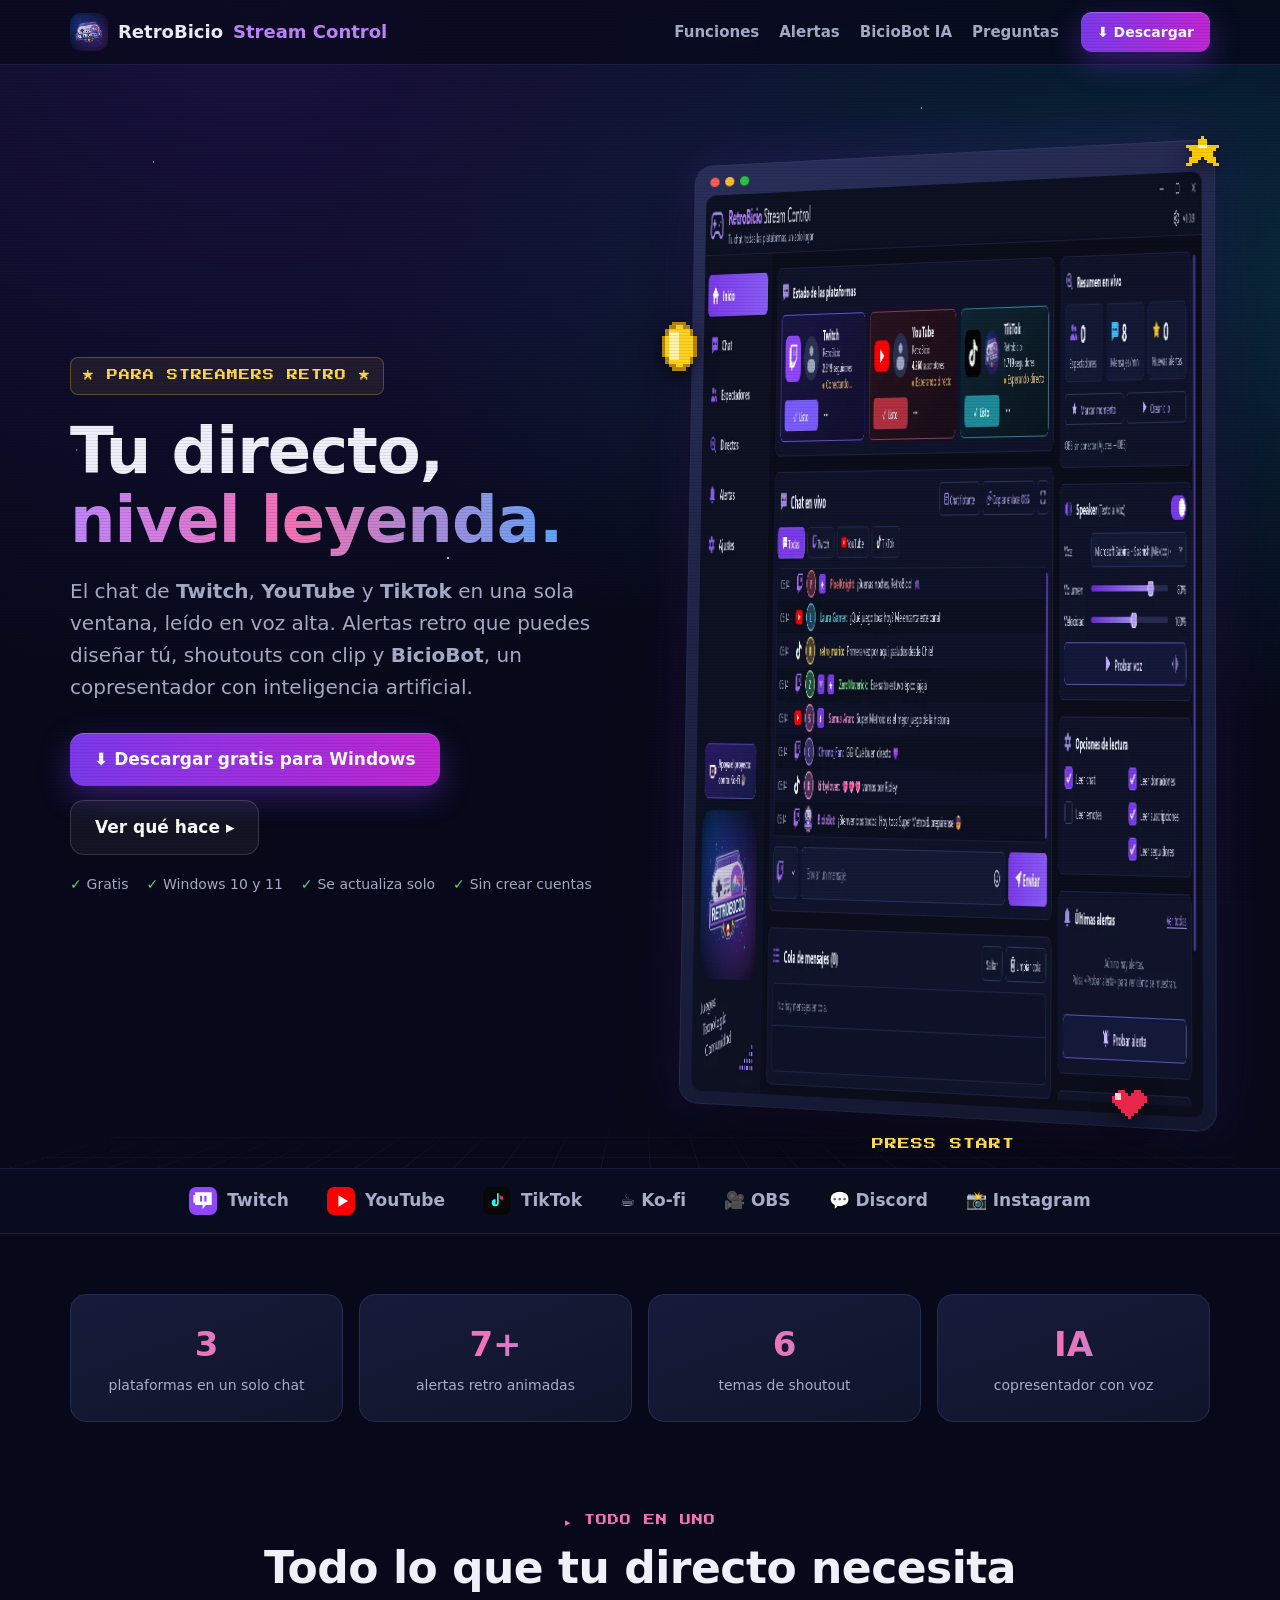
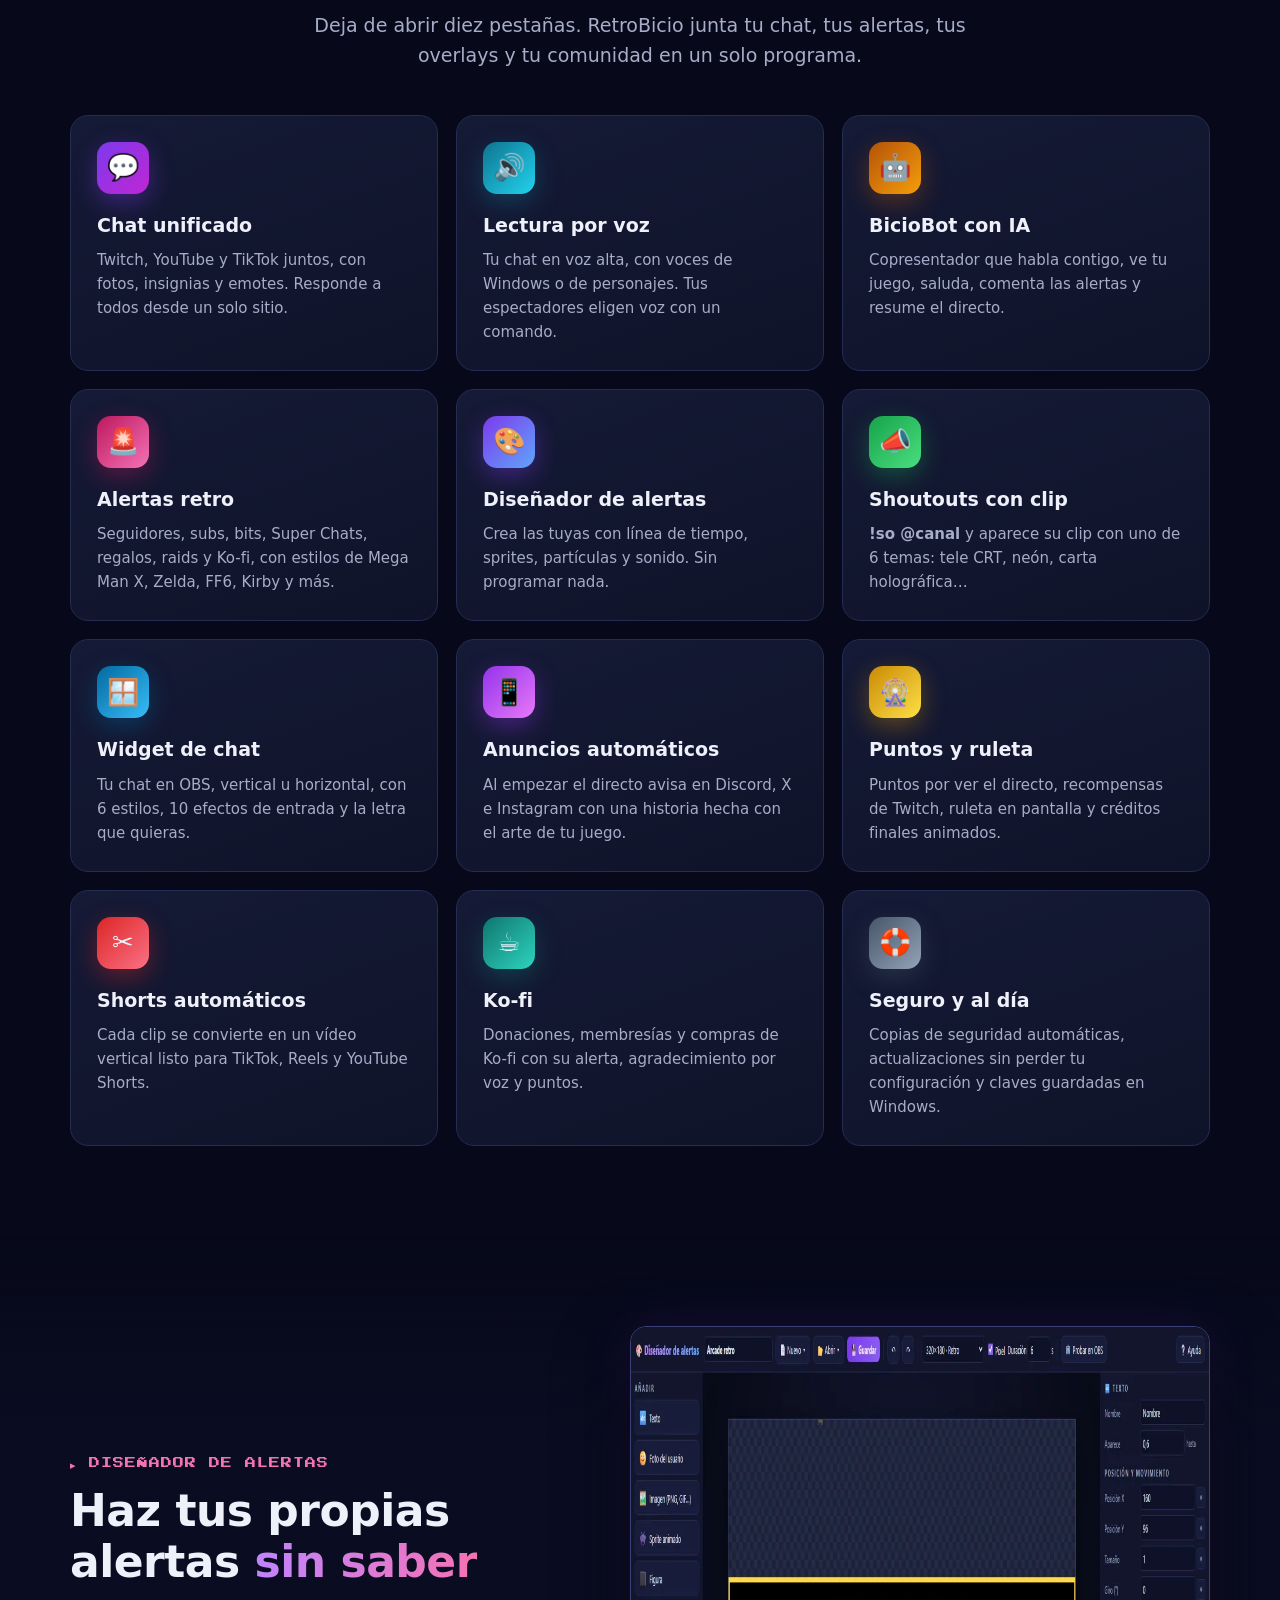
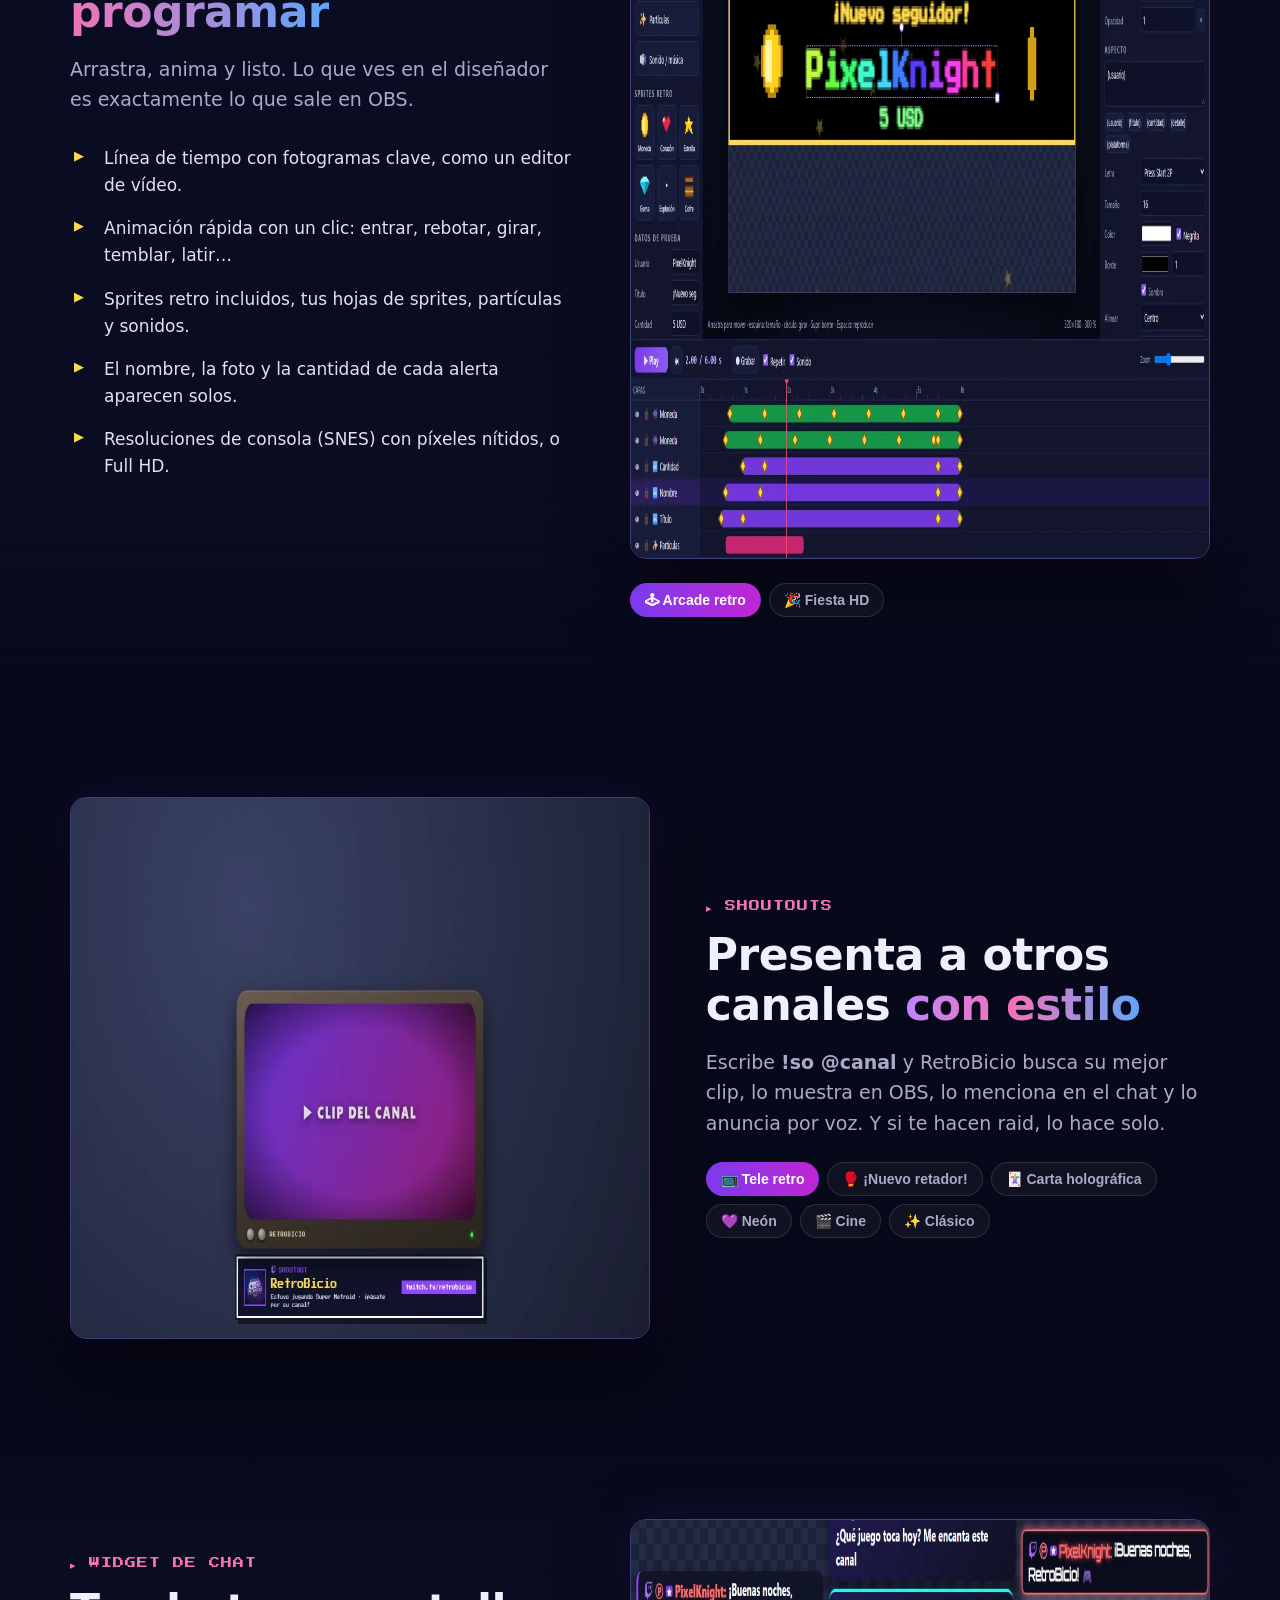
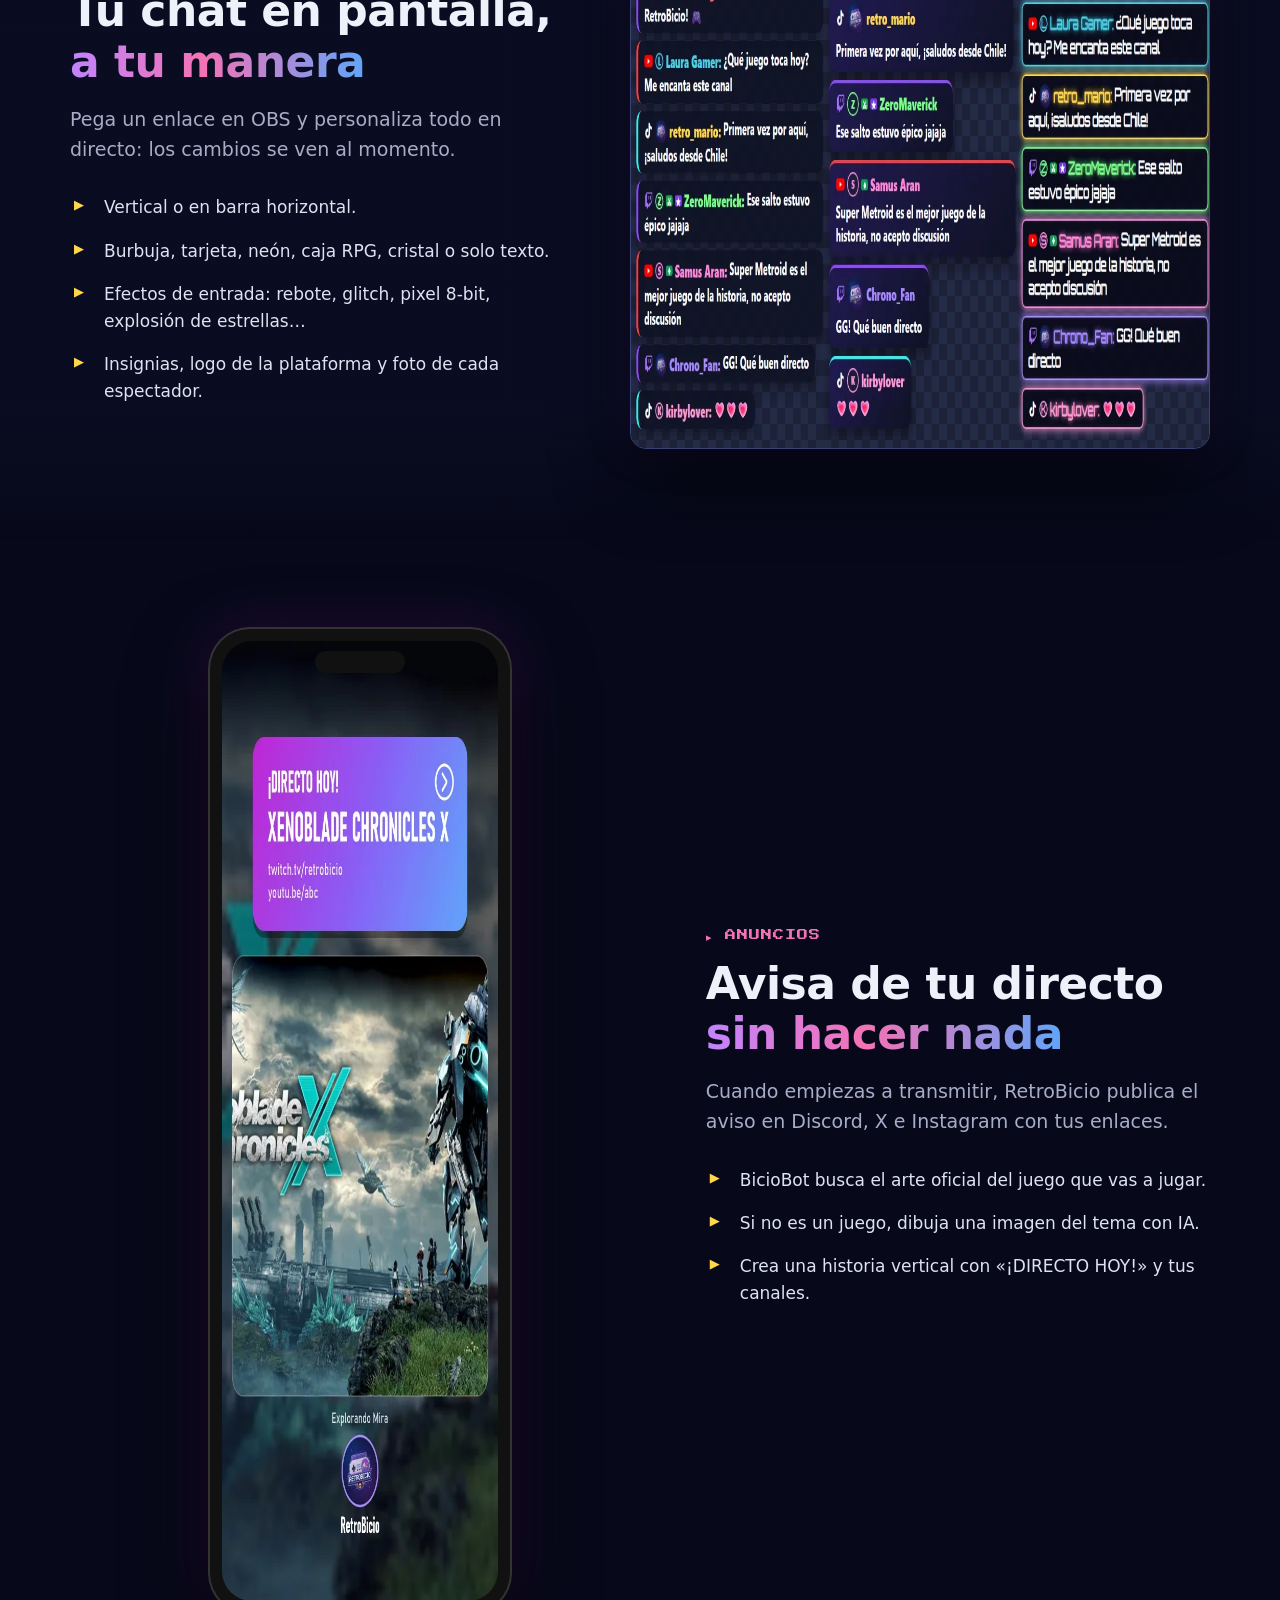
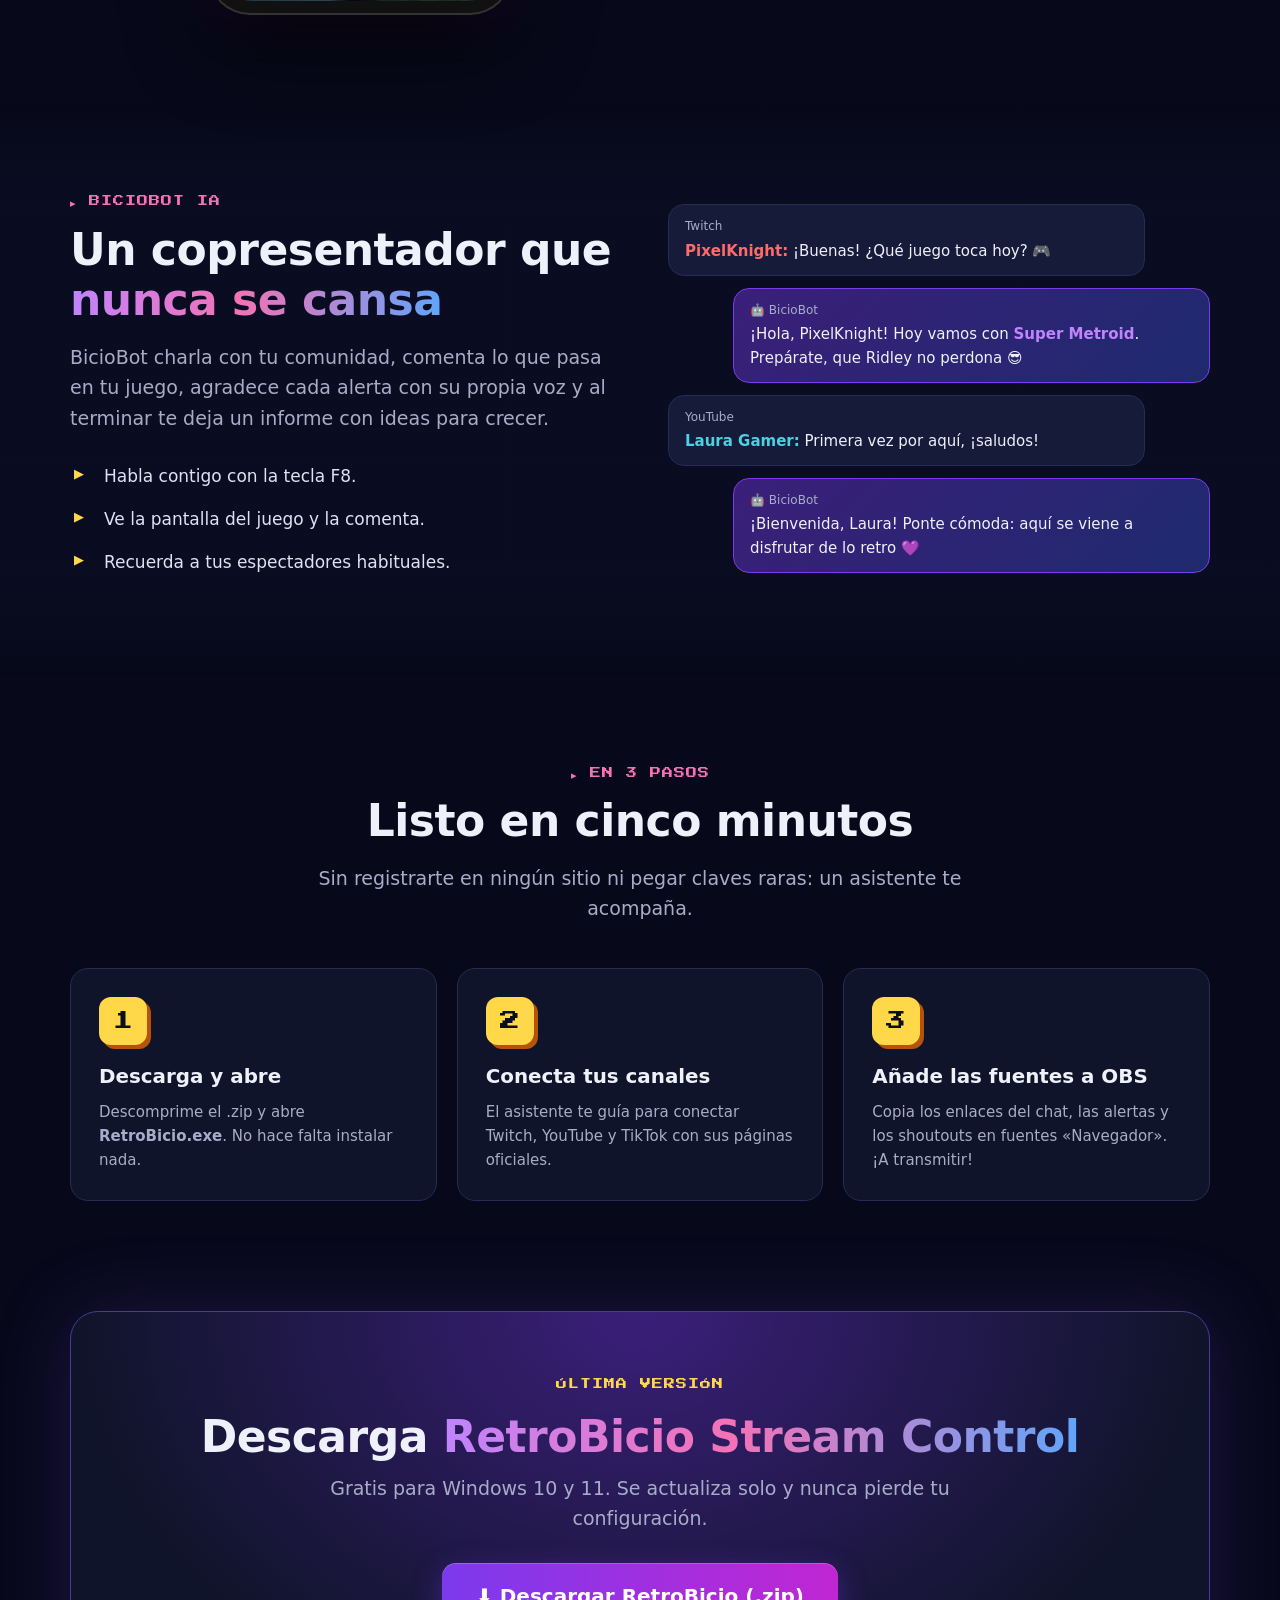
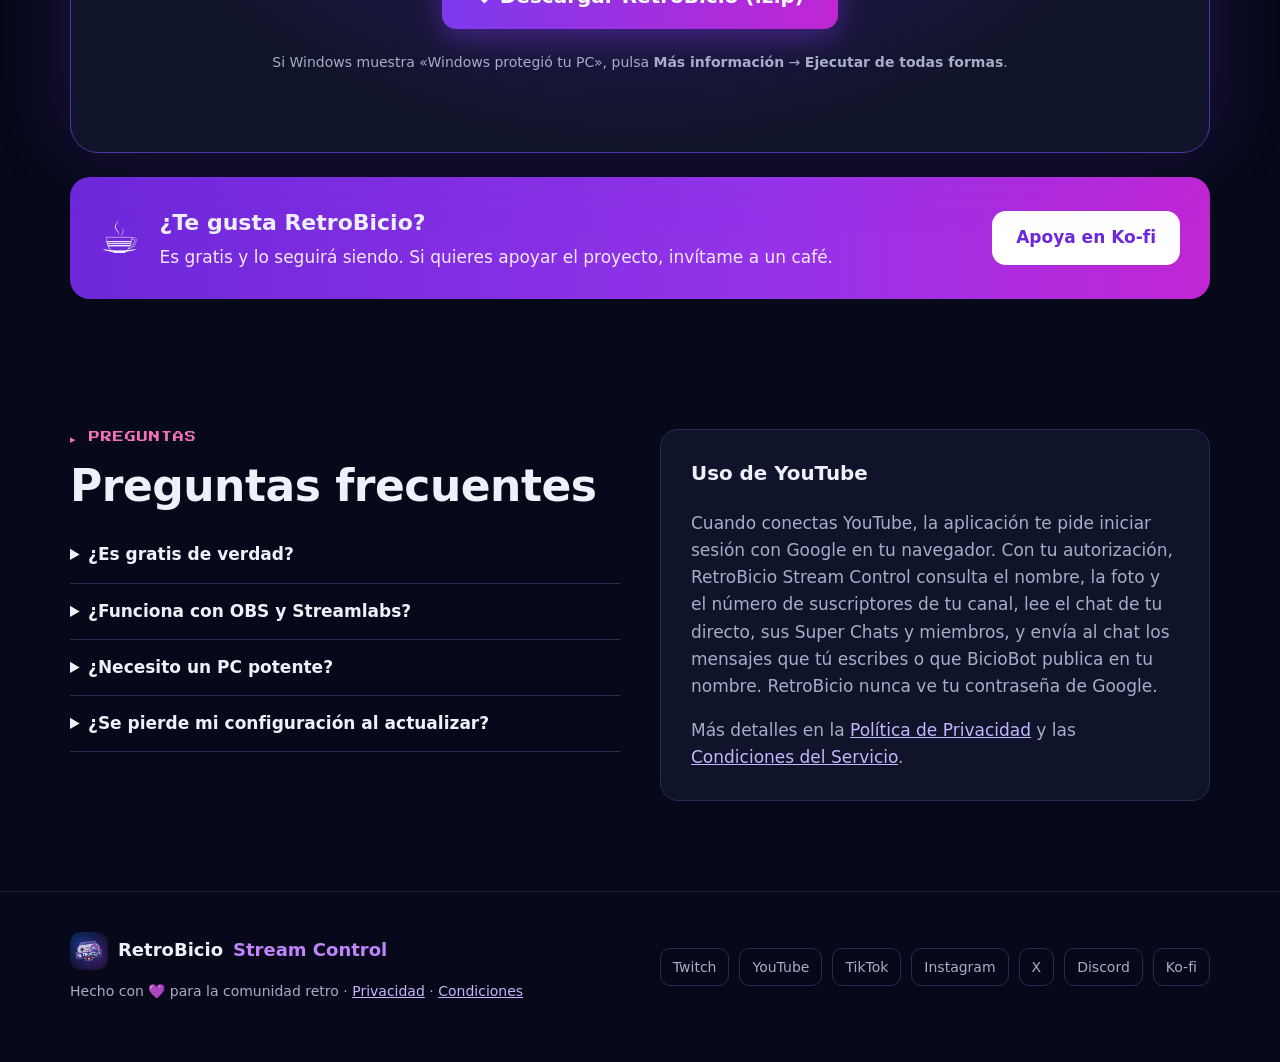
==== commit aa57f3c5: "Update index.html" ====
--- a/index.html
+++ b/index.html
@@ -5,6 +5,7 @@
 <meta name="viewport" content="width=device-width, initial-scale=1">
 <meta name="google-site-verification" content="obw4HaK4PKOA8Q7ozUeAwvI2KsWQzbqhUxFps67ScB8" />
 <meta name="google-site-verification" content="pBb3CnLJyHaxutBowIVTnH_Ub_lOhe0cCq5D6iKoY8w" />
+<meta name="google-site-verification" content="P9nu8_oo36e51tD_Mv_o-2JXTLoa1MgRrB6Uq2kbw8o" />
 <title>RetroBicio Stream Control — tu chat, tus alertas y tu copresentador con IA</title>
 <meta name="description" content="Aplicación gratuita para Windows que reúne el chat de Twitch, YouTube y TikTok, lo lee en voz alta, crea alertas retro animadas y tiene a BicioBot, un copresentador con inteligencia artificial.">
 <link rel="canonical" href="https://retrobicio.co/">
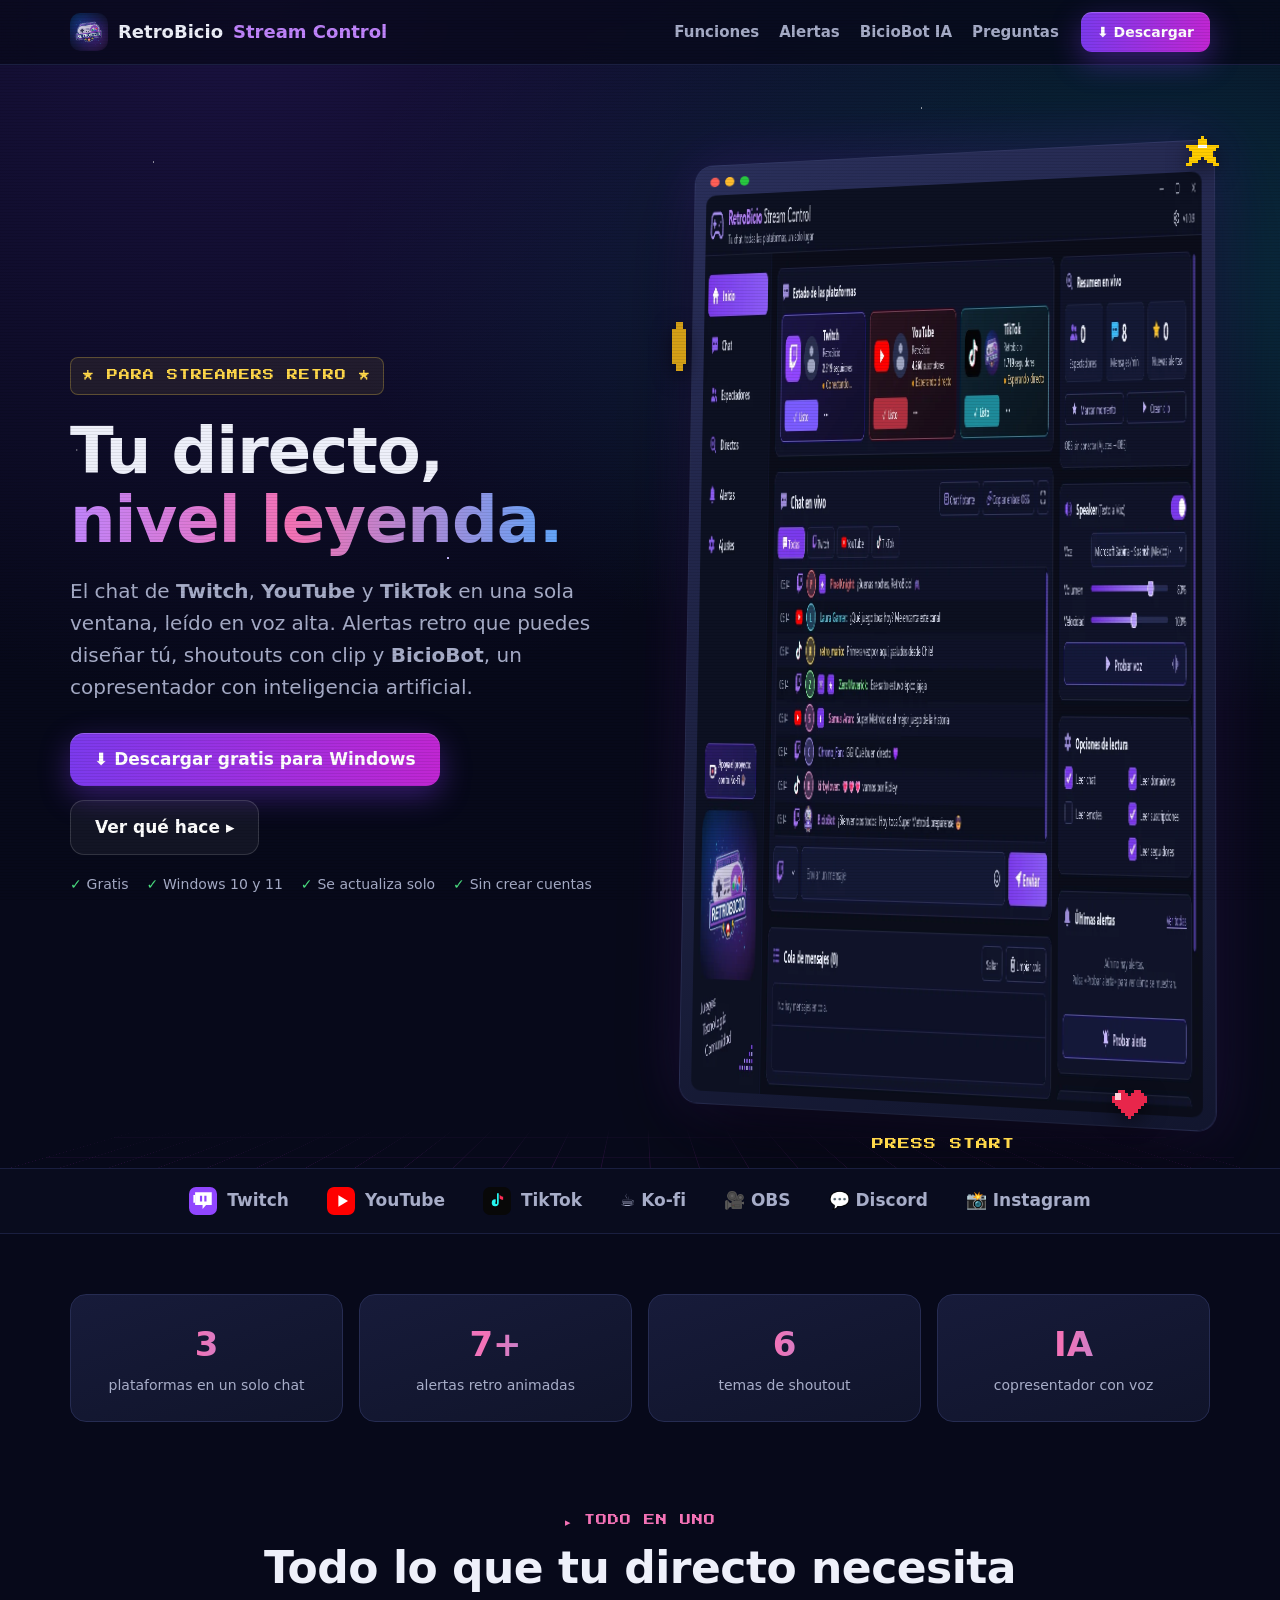
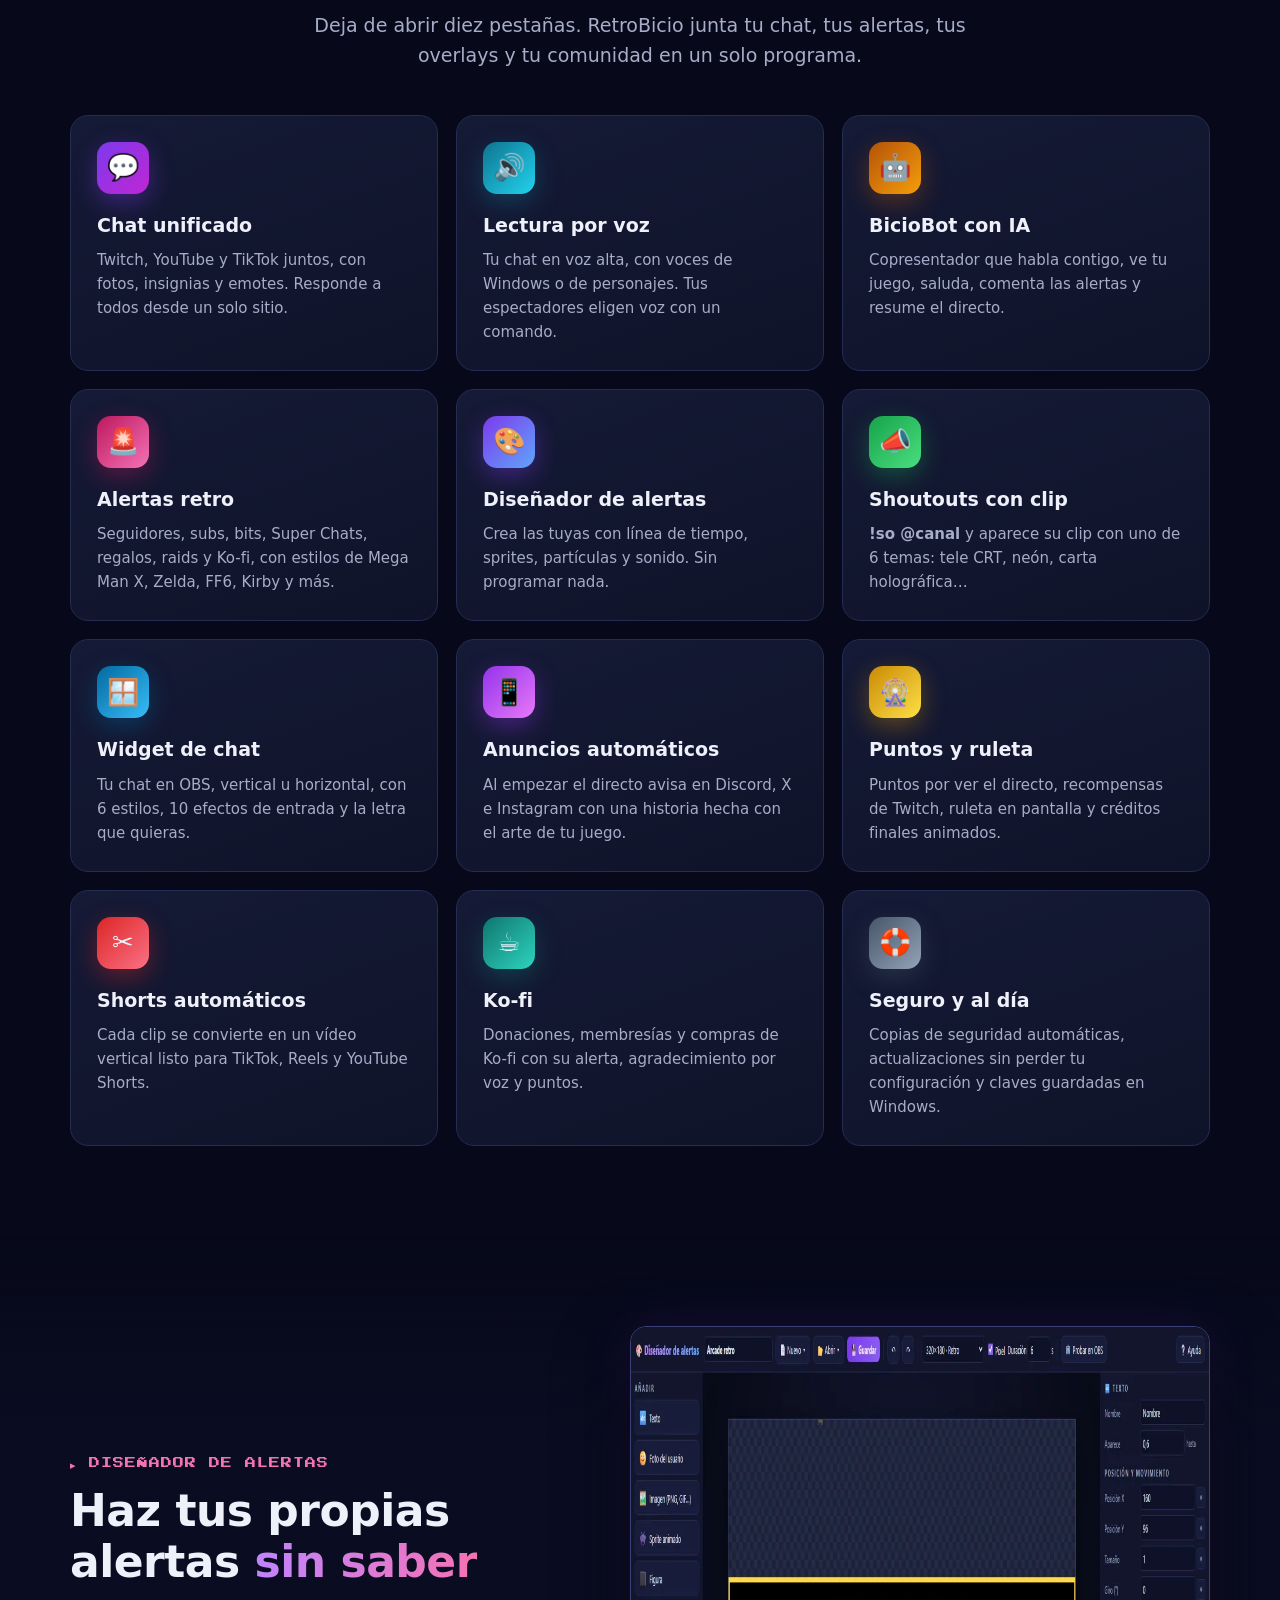
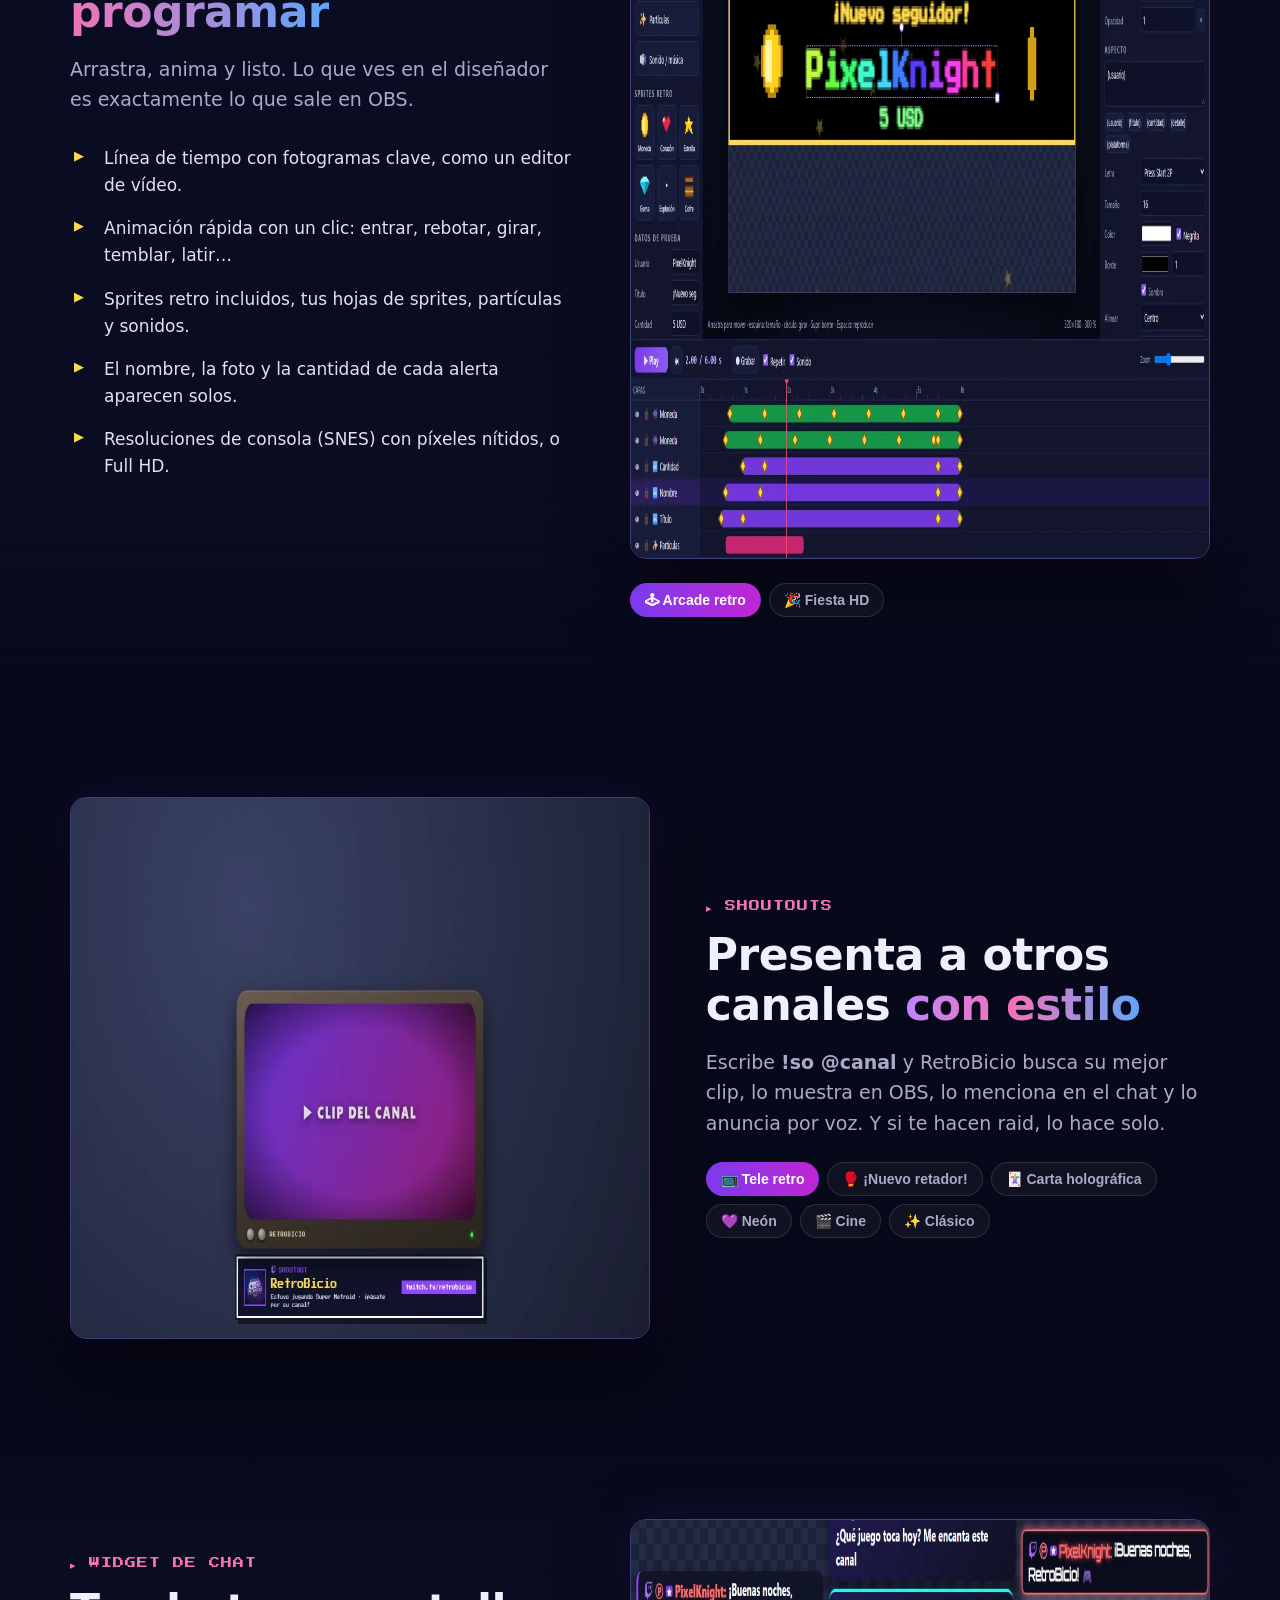
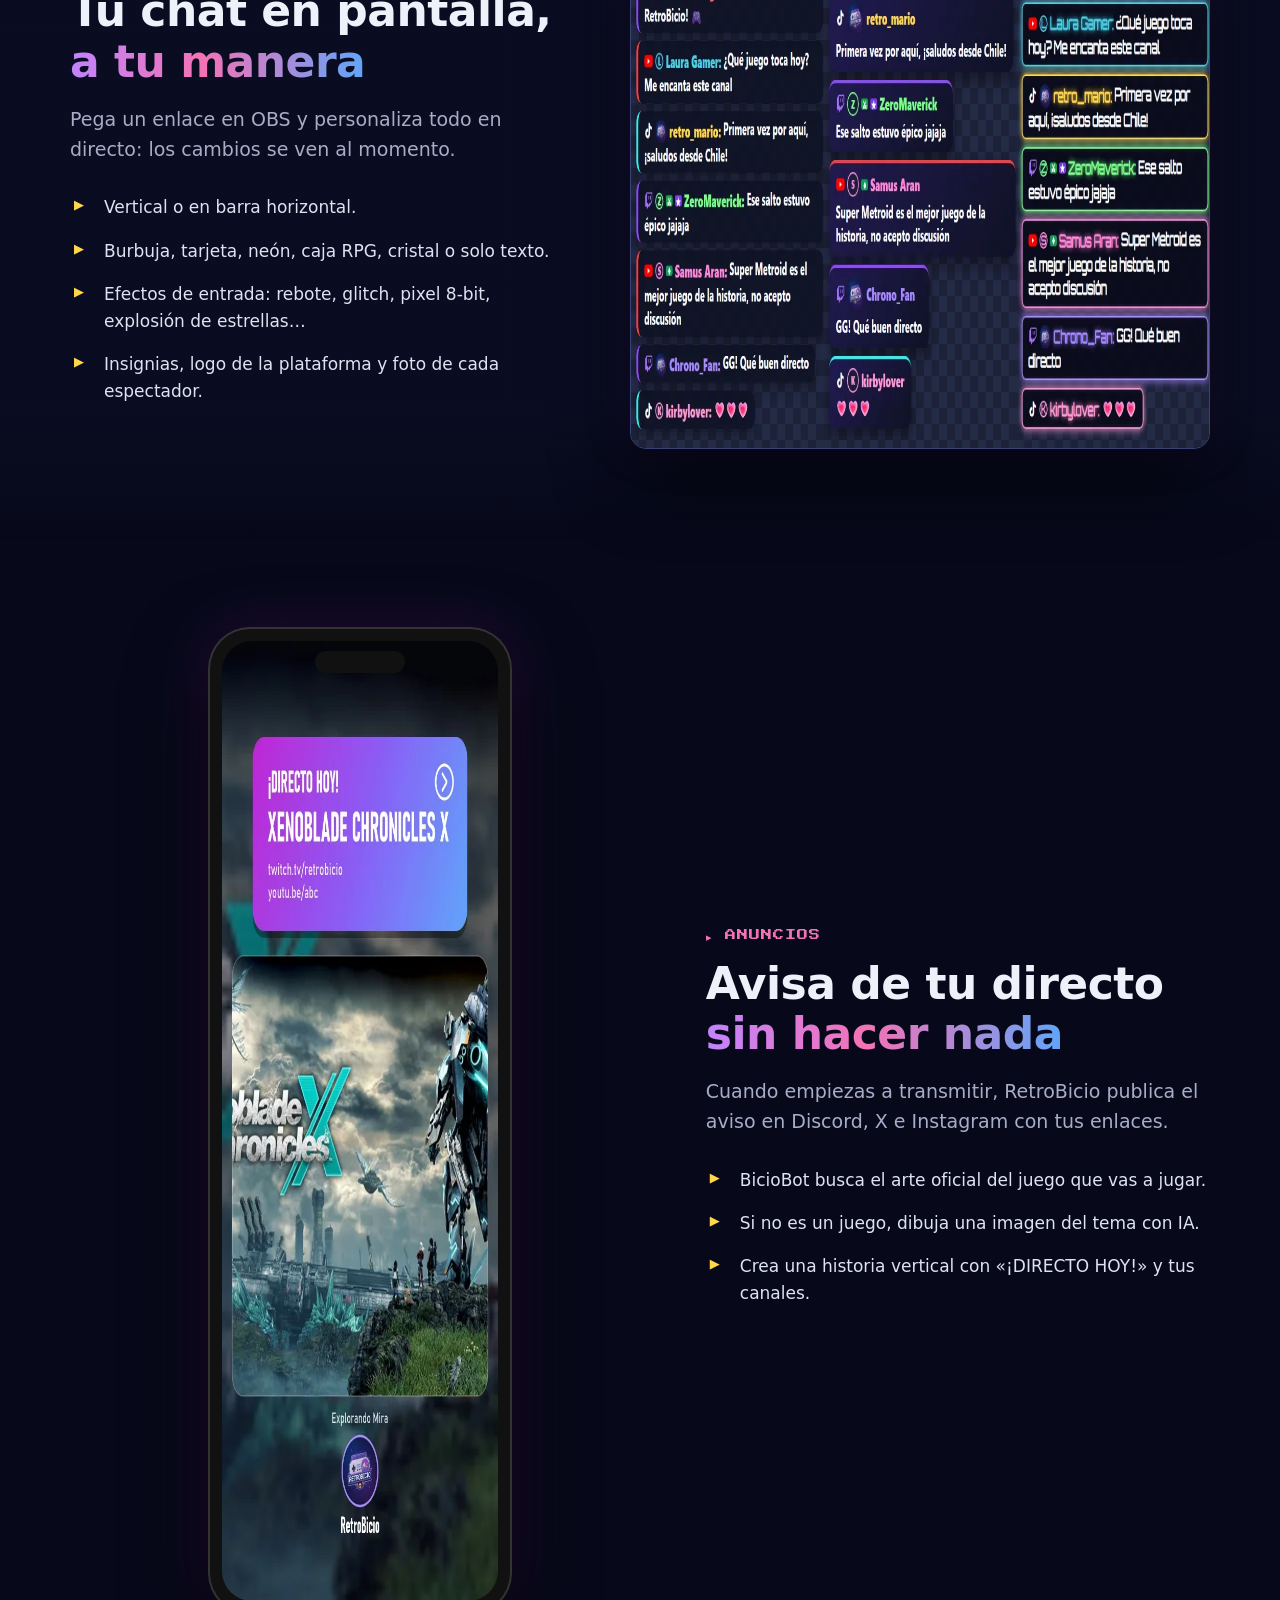
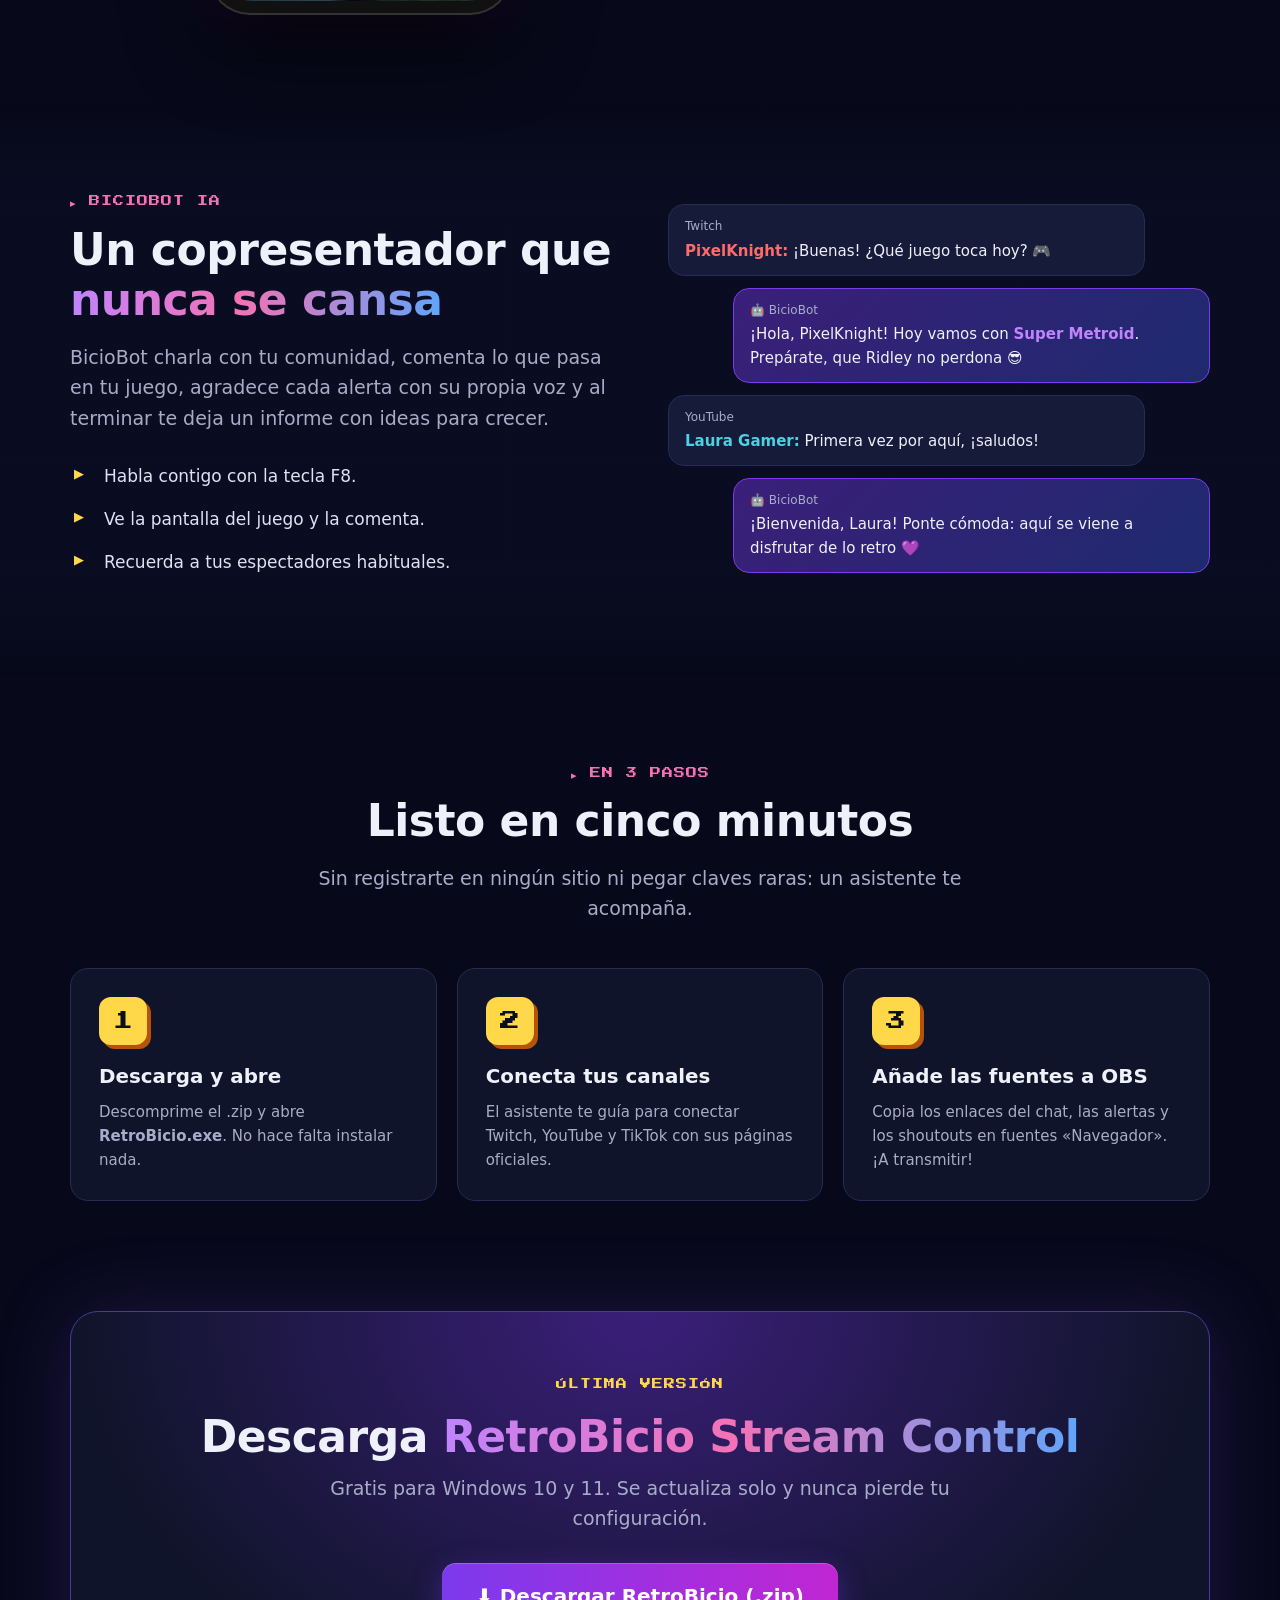
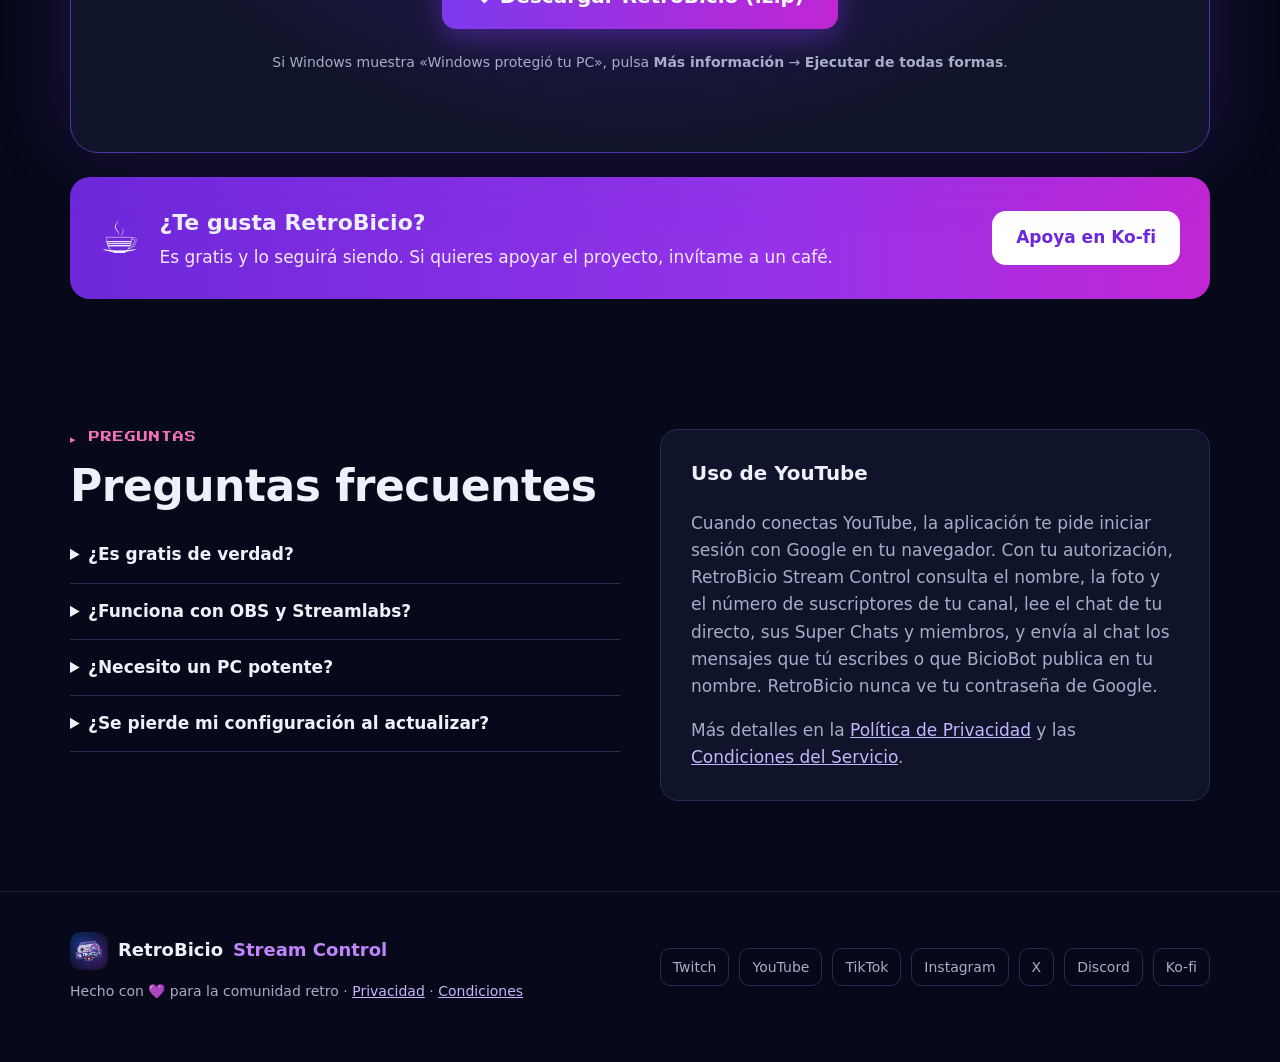
==== commit f1ad207c: "Update fmt.Println message from 'Hello' to 'Goodbye'" ====
--- a/index.html
+++ b/index.html
@@ -3,8 +3,6 @@
 <head>
 <meta charset="utf-8">
 <meta name="viewport" content="width=device-width, initial-scale=1">
-<meta name="google-site-verification" content="obw4HaK4PKOA8Q7ozUeAwvI2KsWQzbqhUxFps67ScB8" />
-<meta name="google-site-verification" content="pBb3CnLJyHaxutBowIVTnH_Ub_lOhe0cCq5D6iKoY8w" />
 <meta name="google-site-verification" content="P9nu8_oo36e51tD_Mv_o-2JXTLoa1MgRrB6Uq2kbw8o" />
 <title>RetroBicio Stream Control — tu chat, tus alertas y tu copresentador con IA</title>
 <meta name="description" content="Aplicación gratuita para Windows que reúne el chat de Twitch, YouTube y TikTok, lo lee en voz alta, crea alertas retro animadas y tiene a BicioBot, un copresentador con inteligencia artificial.">
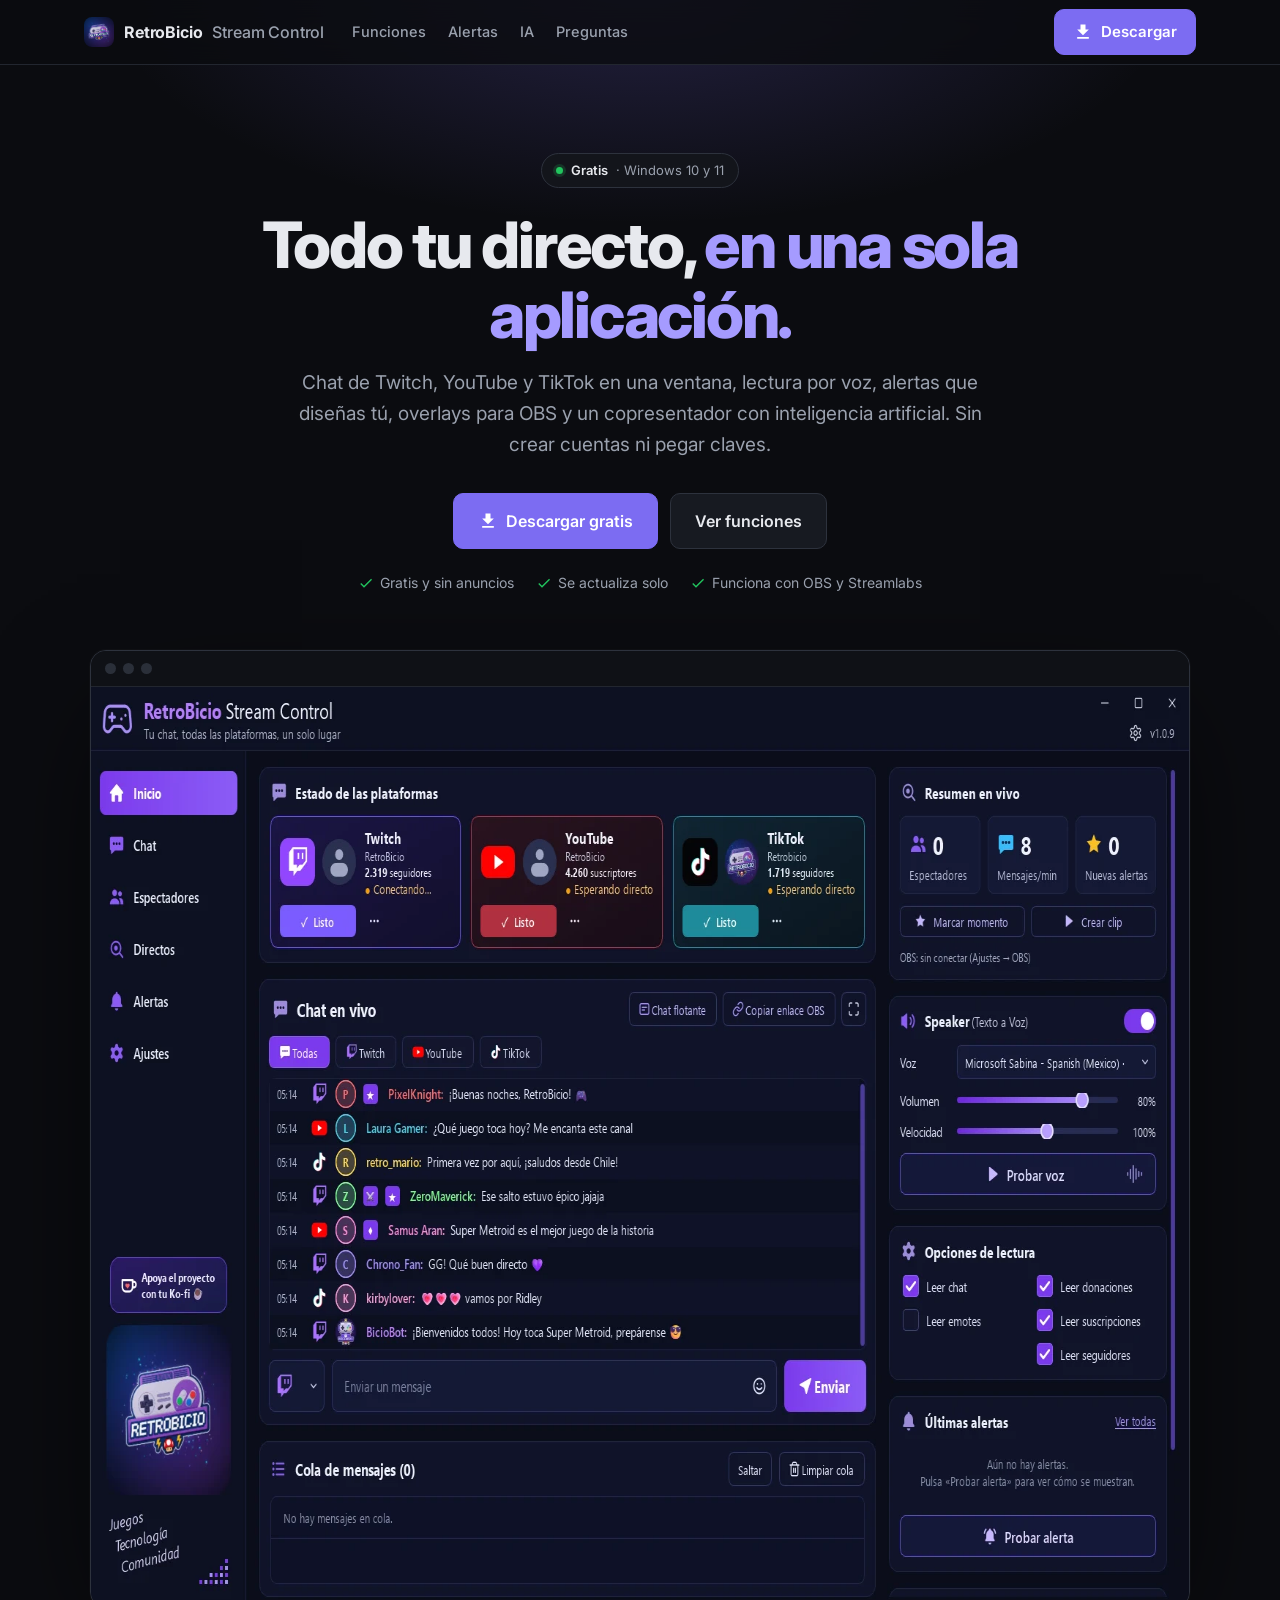
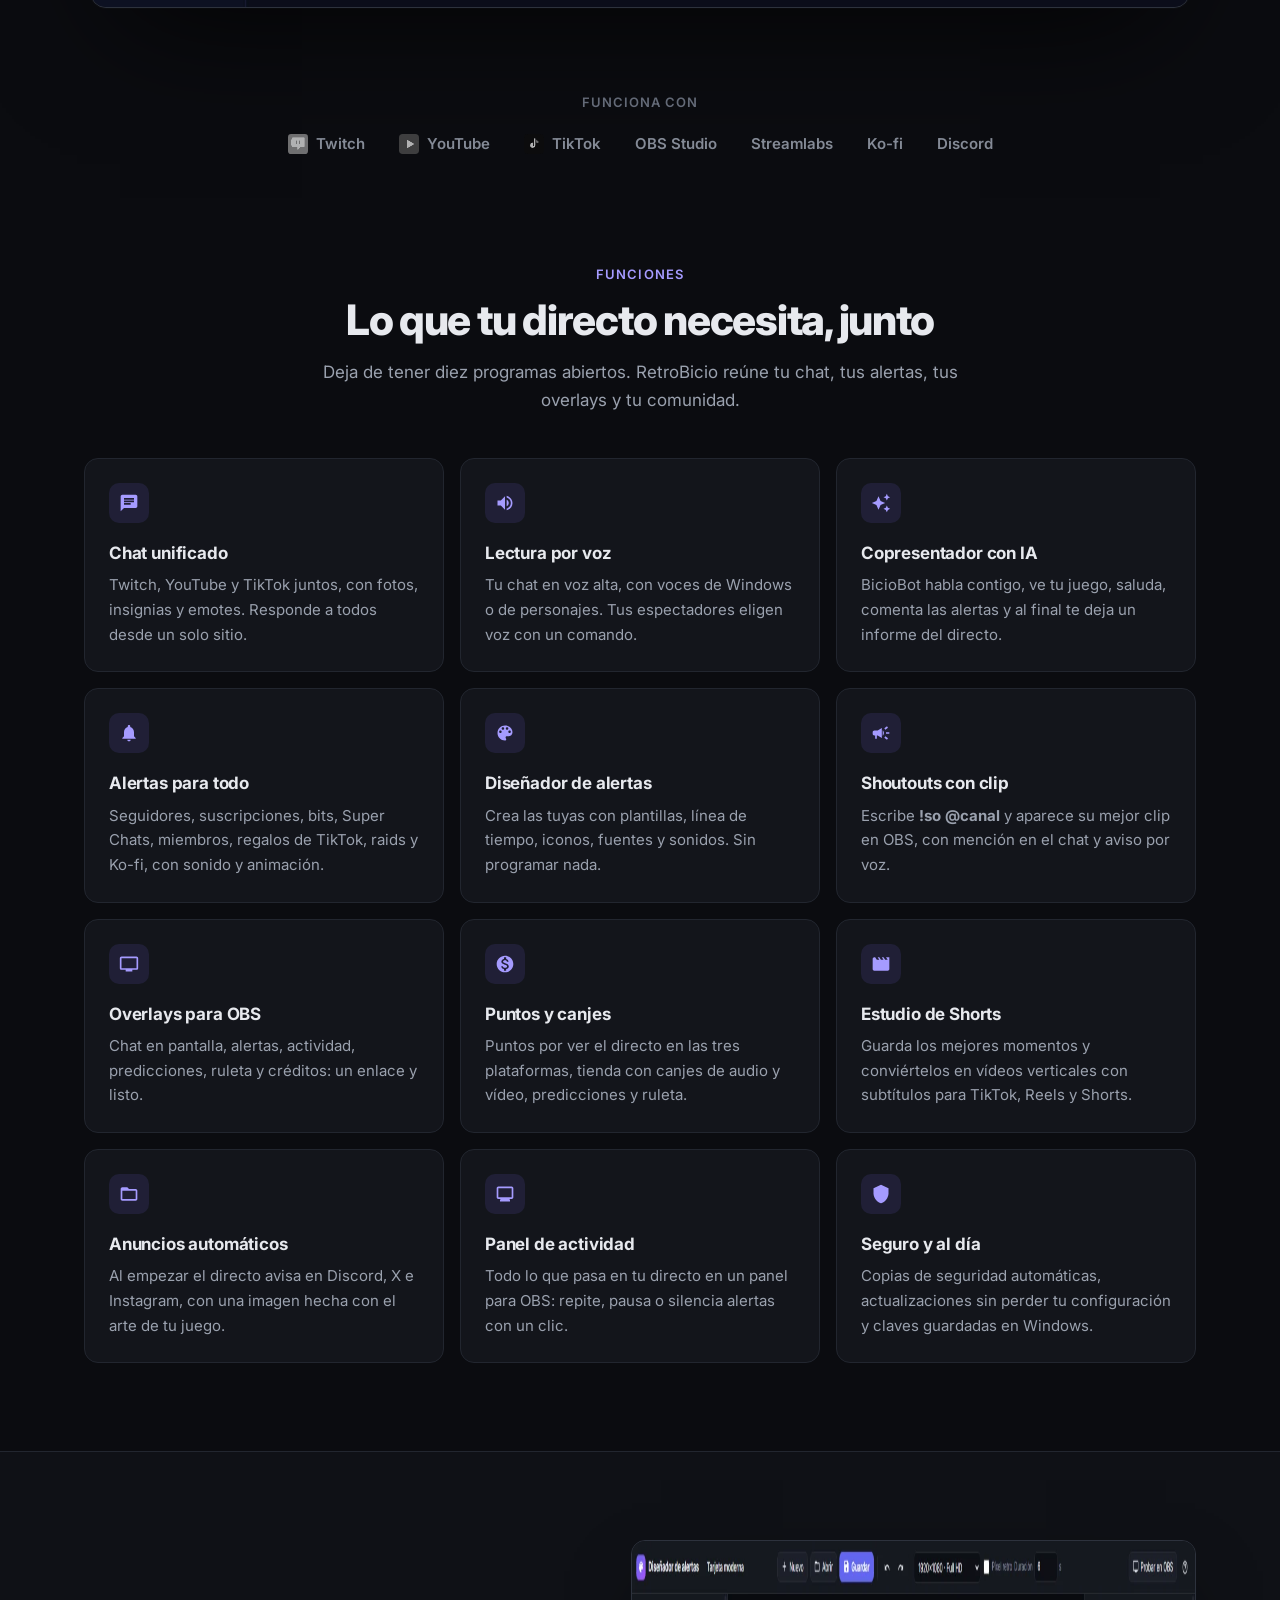
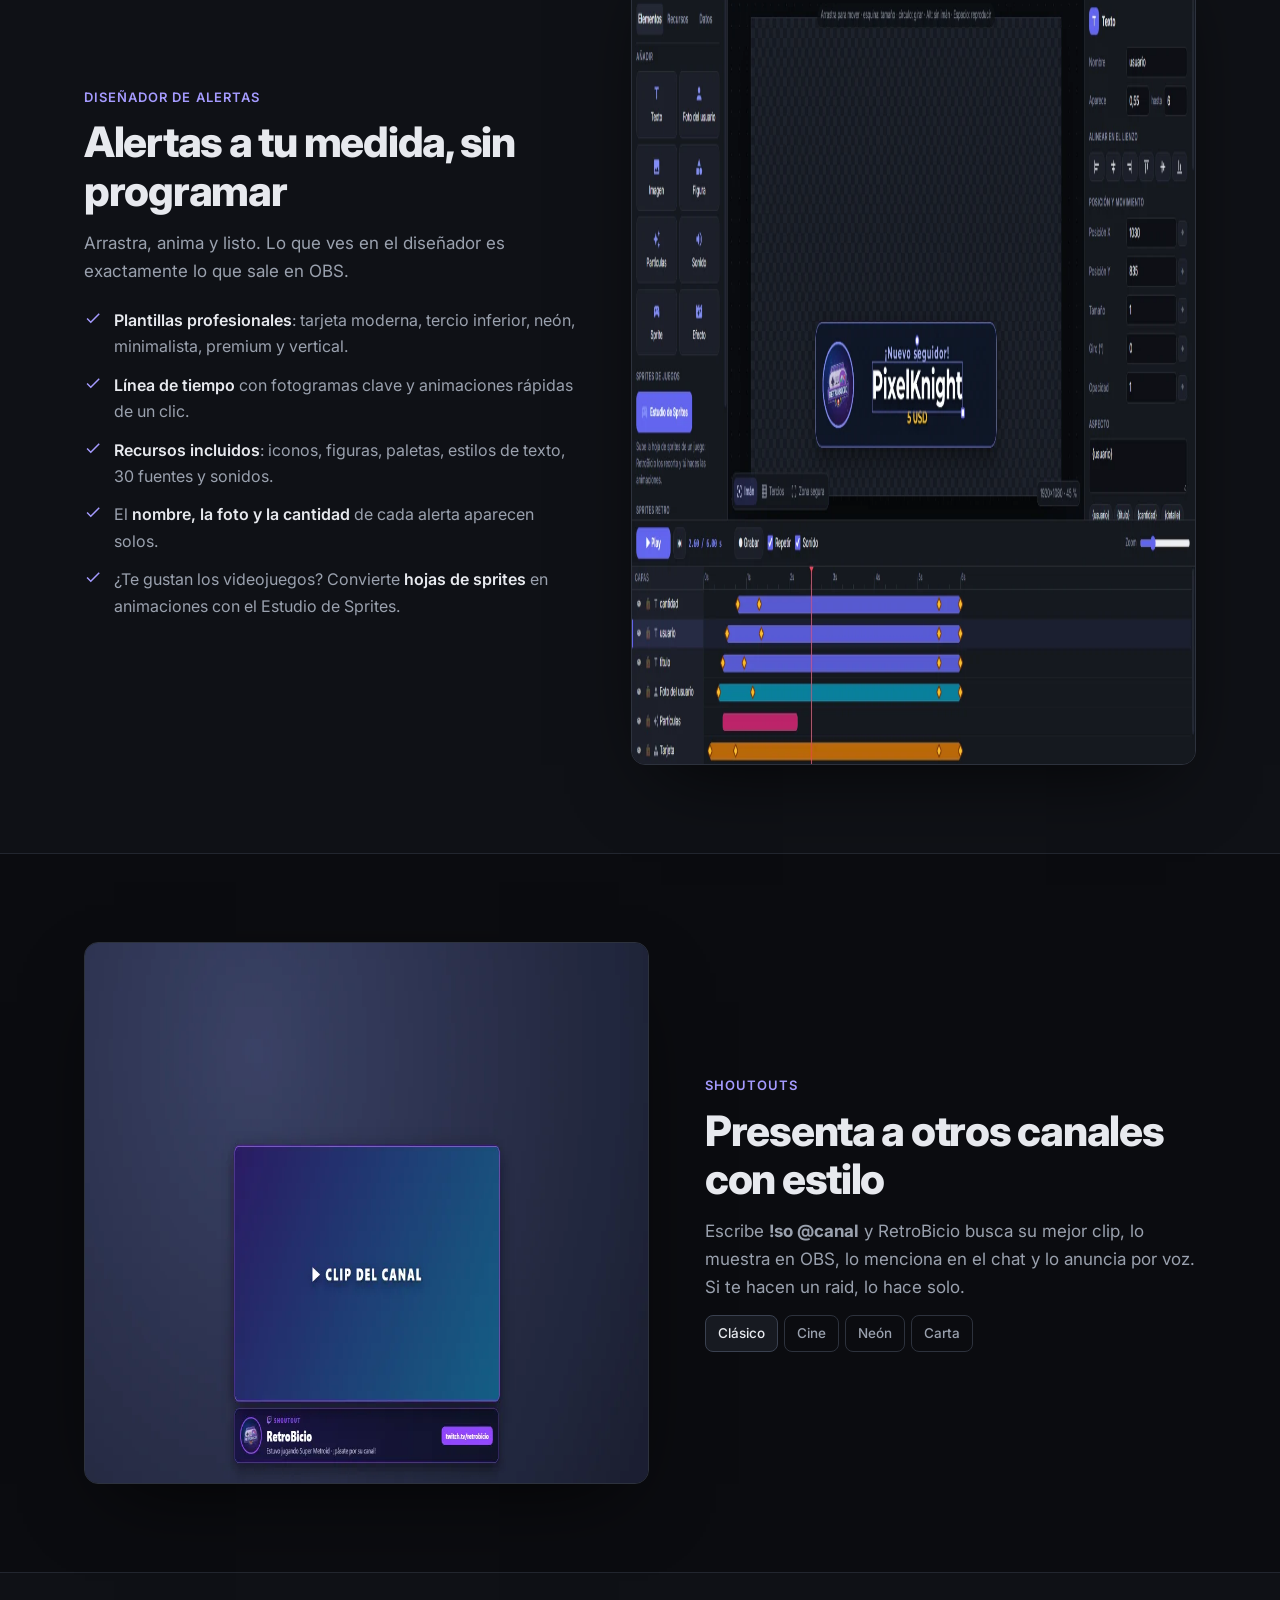
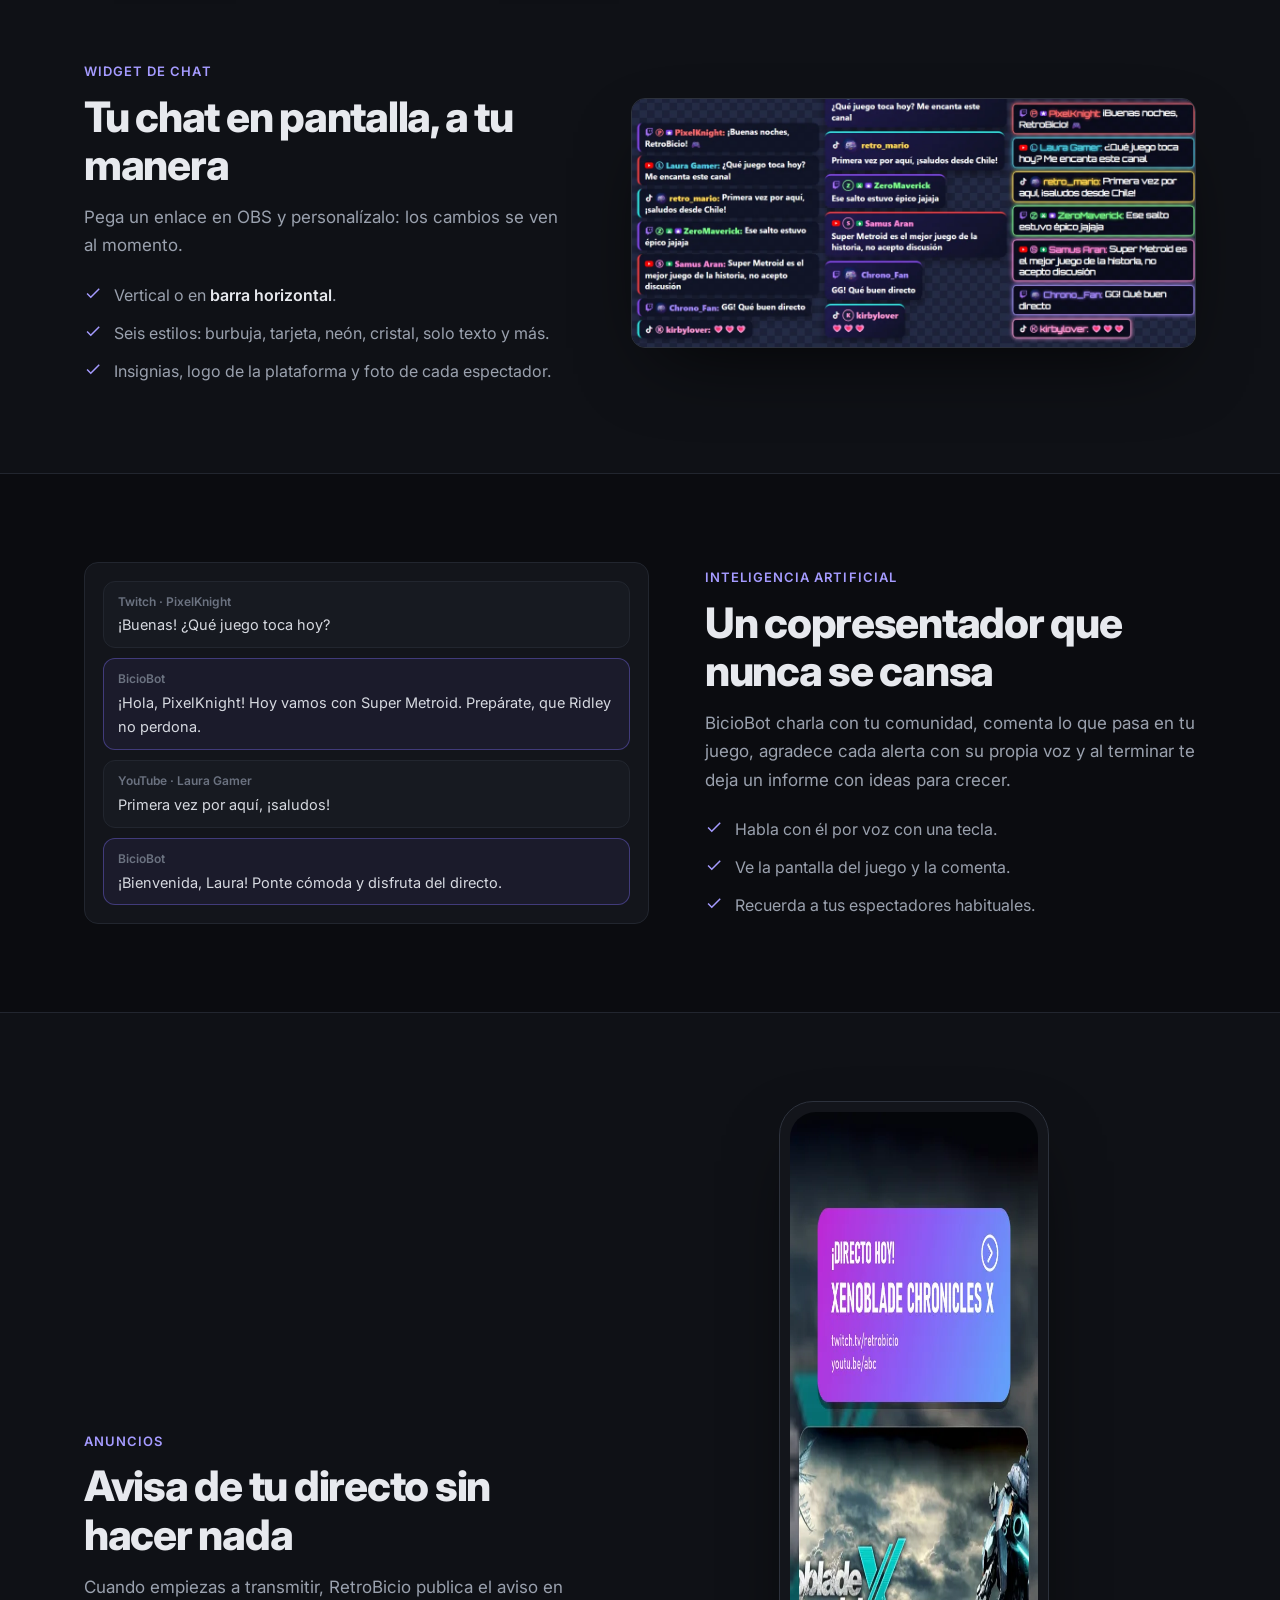
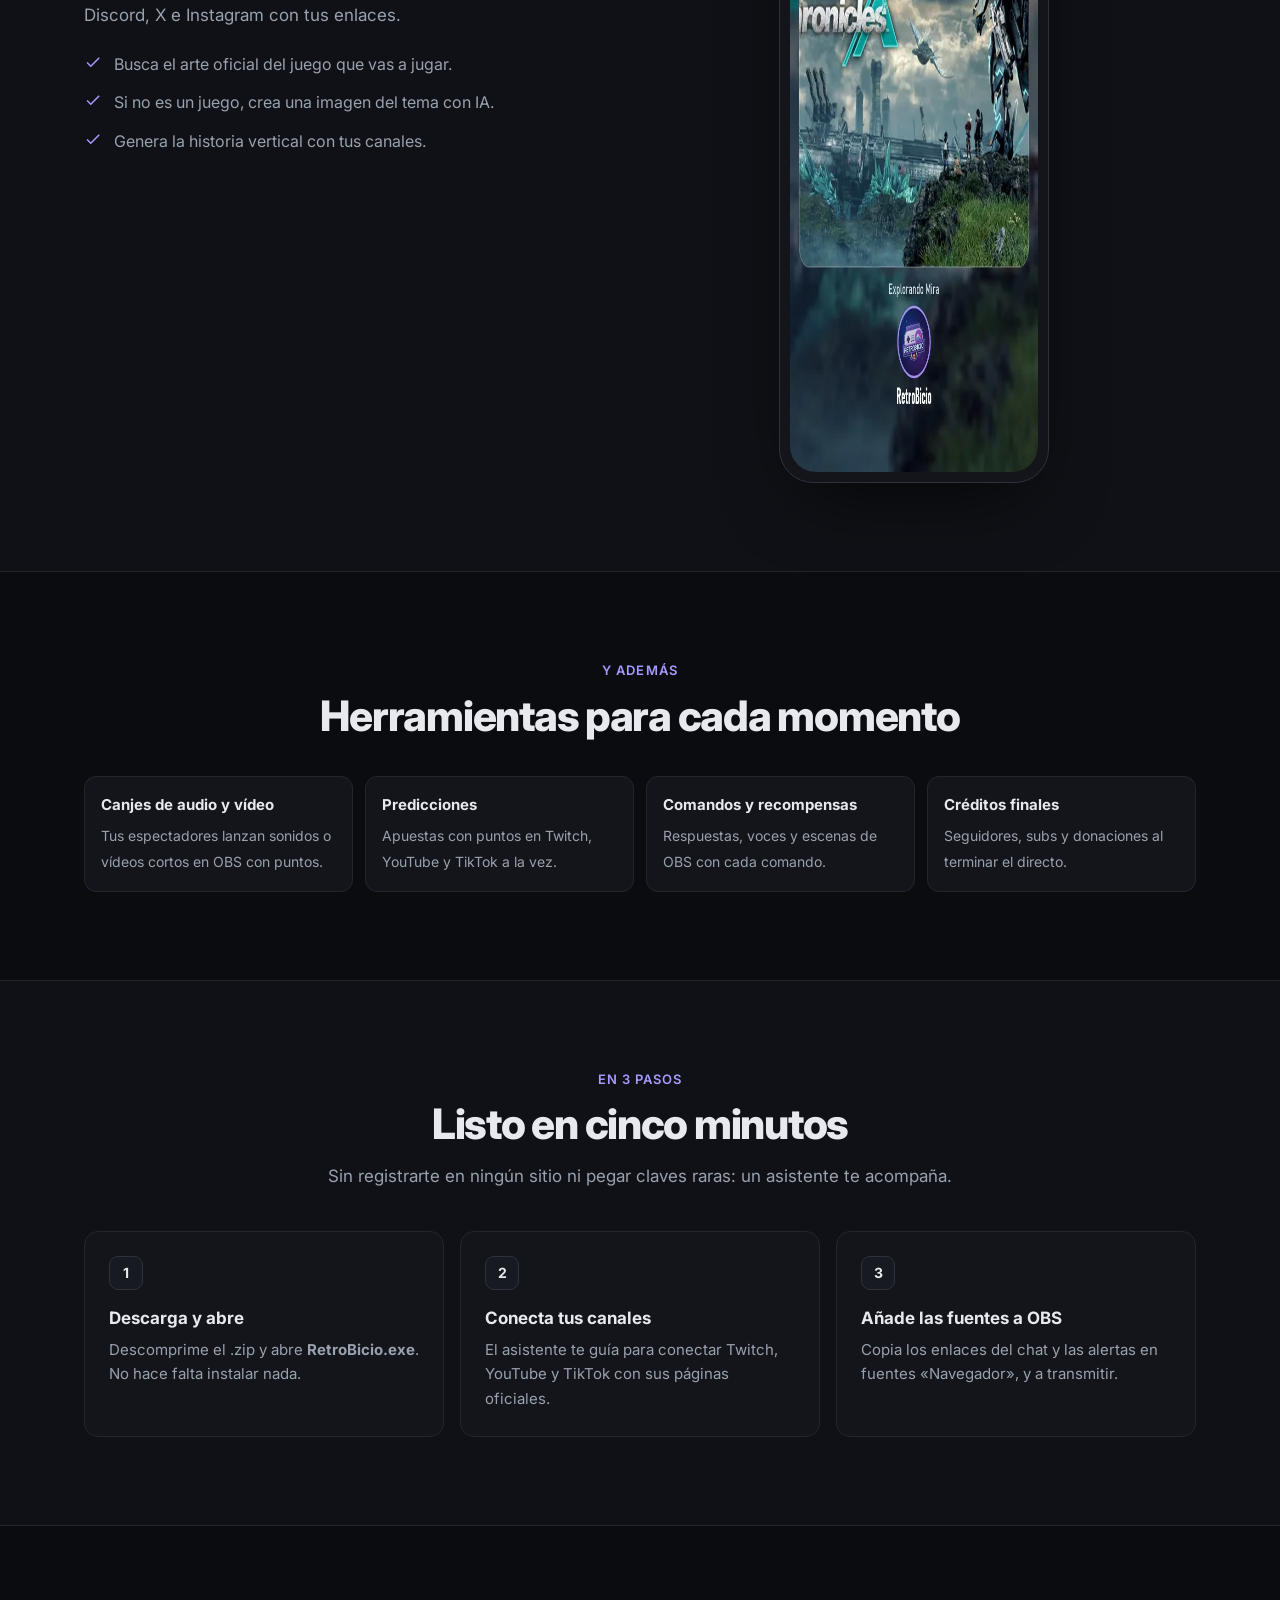
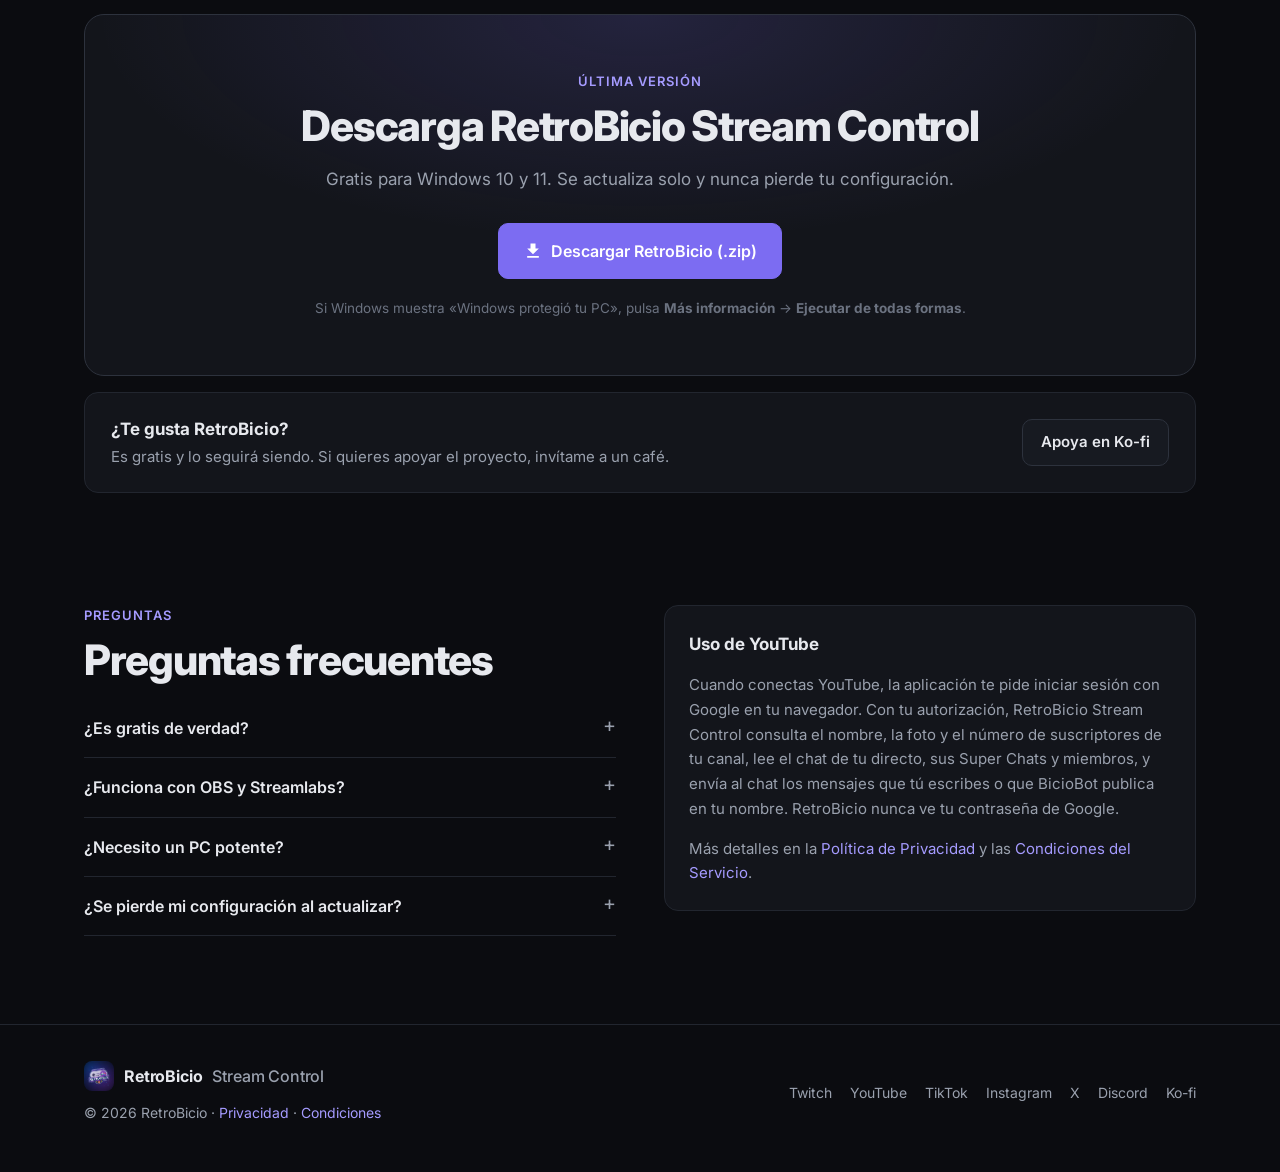
==== commit b23dd6d8: "Add files via upload" ====
--- a/index.html
+++ b/index.html
@@ -1,433 +1,347 @@
-<!doctype html>
-<html lang="es">
-<head>
-<meta charset="utf-8">
-<meta name="viewport" content="width=device-width, initial-scale=1">
-<meta name="google-site-verification" content="P9nu8_oo36e51tD_Mv_o-2JXTLoa1MgRrB6Uq2kbw8o" />
-<title>RetroBicio Stream Control — tu chat, tus alertas y tu copresentador con IA</title>
-<meta name="description" content="Aplicación gratuita para Windows que reúne el chat de Twitch, YouTube y TikTok, lo lee en voz alta, crea alertas retro animadas y tiene a BicioBot, un copresentador con inteligencia artificial.">
-<link rel="canonical" href="https://retrobicio.co/">
-<link rel="icon" href="img/favicon.png">
-<meta property="og:type" content="website">
-<meta property="og:title" content="RetroBicio Stream Control">
-<meta property="og:description" content="Chat de Twitch, YouTube y TikTok en un solo lugar, alertas retro animadas y un copresentador con IA. Gratis para Windows.">
-<meta property="og:image" content="https://retrobicio.co/img/retrobicio-app.webp">
-<meta property="og:url" content="https://retrobicio.co/">
-<meta name="theme-color" content="#0b0e1f">
-<style>
-  @font-face { font-family:"Pixel"; src:url("fonts/PressStart2P.ttf") format("truetype"); font-display:swap; }
-  :root { --bg:#07091a; --bg2:#0d1026; --card:#12162e; --line:#262c52; --text:#eef0fa; --dim:#a7adc8; --v:#8b5cf6; --v2:#c026d3; --b:#60a5fa; --y:#ffd84a; }
-  * { box-sizing:border-box; }
-  html { scroll-behavior:smooth; }
-  body { margin:0; background:var(--bg); color:var(--text); font:17px/1.6 "Segoe UI", system-ui, -apple-system, Roboto, Arial, sans-serif; overflow-x:hidden; }
-  a { color:#c4b5fd; }
-  img { max-width:100%; display:block; }
-  .wrap { max-width:1180px; margin:0 auto; padding:0 20px; }
-  .pixel { font-family:"Pixel", monospace; letter-spacing:1px; }
-  .grad { background:linear-gradient(90deg, #c084fc, #f472b6 45%, #60a5fa); -webkit-background-clip:text; background-clip:text; color:transparent; }
-  /* stars and scanlines behind everything */
-  .sky { position:fixed; inset:0; z-index:-2; background:
-      radial-gradient(1px 1px at 12% 18%, #fff8 50%, transparent), radial-gradient(1px 1px at 72% 12%, #fff9 50%, transparent),
-      radial-gradient(1.5px 1.5px at 35% 62%, #c4b5fd 50%, transparent), radial-gradient(1px 1px at 88% 48%, #fff7 50%, transparent),
-      radial-gradient(1px 1px at 55% 30%, #fff6 50%, transparent), radial-gradient(1.5px 1.5px at 20% 85%, #93c5fd 50%, transparent),
-      radial-gradient(1px 1px at 92% 82%, #fff8 50%, transparent), radial-gradient(1px 1px at 6% 50%, #fff6 50%, transparent),
-      radial-gradient(ellipse at 20% 0%, #2b1a6388, transparent 55%), radial-gradient(ellipse at 90% 30%, #0e749055, transparent 50%), var(--bg);
-      animation:twinkle 6s ease-in-out infinite alternate; }
-  @keyframes twinkle { to { filter:brightness(1.35); } }
-  .scan { position:fixed; inset:0; z-index:50; pointer-events:none; background:repeating-linear-gradient(0deg, rgba(0,0,0,.08) 0 1px, transparent 1px 3px); }
-
-  /* nav */
-  nav { position:sticky; top:0; z-index:40; backdrop-filter:blur(12px); -webkit-backdrop-filter:blur(12px); background:rgba(7,9,26,.72); border-bottom:1px solid #1a1f40; }
-  nav .wrap { display:flex; align-items:center; gap:22px; height:64px; }
-  .brand { display:flex; align-items:center; gap:10px; color:var(--text); text-decoration:none; font-weight:800; font-size:18px; }
-  .brand img { width:38px; height:38px; border-radius:10px; }
-  .brand b { color:#c084fc; }
-  nav .links { display:flex; gap:20px; margin-left:auto; }
-  nav .links a { color:var(--dim); text-decoration:none; font-size:15px; font-weight:600; }
-  nav .links a:hover { color:#fff; }
-  .btn { display:inline-flex; align-items:center; gap:10px; padding:13px 24px; border-radius:14px; font-weight:800; text-decoration:none; color:#fff; border:0; cursor:pointer;
-         transition:transform .15s, box-shadow .2s; font-size:17px; }
-  .btn:hover { transform:translateY(-2px); }
-  .btn.main { background:linear-gradient(90deg, #7c3aed, #c026d3); box-shadow:0 10px 30px #7c3aed66, inset 0 1px 0 #ffffff33; }
-  .btn.main:hover { box-shadow:0 14px 40px #c026d388; }
-  .btn.ghost { background:#ffffff0d; border:1px solid #ffffff26; }
-  .btn.small { padding:9px 16px; font-size:14px; border-radius:11px; }
-
-  /* hero */
-  .hero { position:relative; padding:80px 0 60px; overflow:hidden; }
-  .hero .wrap { display:grid; grid-template-columns:1.05fr 1fr; gap:48px; align-items:center; }
-  .tag { display:inline-block; font-size:11px; color:var(--y); background:#ffd84a14; border:1px solid #ffd84a44; padding:9px 12px; border-radius:8px; margin-bottom:22px; }
-  h1 { font-size:clamp(38px, 5.2vw, 64px); line-height:1.08; margin:0 0 20px; font-weight:900; letter-spacing:-1px; }
-  .lead { font-size:20px; color:var(--dim); max-width:560px; margin:0 0 30px; }
-  .cta { display:flex; flex-wrap:wrap; gap:14px; align-items:center; }
-  .meta { margin-top:18px; color:var(--dim); font-size:14px; display:flex; flex-wrap:wrap; gap:8px 18px; }
-  .meta span::before { content:"✓ "; color:#4ade80; font-weight:800; }
-  .grid-floor { position:absolute; left:-10%; right:-10%; bottom:-40px; height:260px; z-index:-1; opacity:.55;
-                background-image:linear-gradient(#c026d355 1px, transparent 1px), linear-gradient(90deg, #c026d355 1px, transparent 1px);
-                background-size:60px 40px; transform:perspective(420px) rotateX(62deg); transform-origin:bottom; animation:floor 3s linear infinite;
-                mask-image:linear-gradient(to top, #000 30%, transparent); -webkit-mask-image:linear-gradient(to top, #000 30%, transparent); }
-  @keyframes floor { to { background-position:0 40px; } }
-  .screen { position:relative; border-radius:18px; padding:12px; background:linear-gradient(160deg, #2a2f5a, #12162e); box-shadow:0 30px 90px #000a, 0 0 0 1px #3a4175, 0 0 60px #7c3aed44;
-            transform:perspective(1400px) rotateY(-9deg) rotateX(3deg); transition:transform .5s; }
-  .screen:hover { transform:perspective(1400px) rotateY(0) rotateX(0); }
-  .screen img { border-radius:10px; }
-  .screen .dots { display:flex; gap:6px; margin:0 0 9px 4px; } .screen .dots i { width:10px; height:10px; border-radius:50%; background:#ff5f57; }
-  .screen .dots i:nth-child(2) { background:#febc2e; } .screen .dots i:nth-child(3) { background:#28c840; }
-  .sprite { position:absolute; image-rendering:pixelated; z-index:3; filter:drop-shadow(0 6px 10px #0008); }
-  .s1 { width:56px; height:56px; left:-26px; top:18%; animation:bob 2.4s ease-in-out infinite; }
-  .s2 { width:48px; height:48px; right:-18px; top:-18px; animation:bob 2.9s .4s ease-in-out infinite; }
-  .s3 { width:52px; height:52px; right:10%; bottom:-24px; animation:bob 2.6s .8s ease-in-out infinite; }
-  @keyframes bob { 50% { transform:translateY(-14px); } }
-  .press { position:absolute; left:50%; bottom:-46px; transform:translateX(-50%); font-size:12px; color:var(--y); animation:blink 1s steps(1) infinite; white-space:nowrap; }
-  @keyframes blink { 50% { opacity:0; } }
-
-  /* platforms */
-  .plats { border-top:1px solid #1a1f40; border-bottom:1px solid #1a1f40; background:#0b0e22aa; padding:18px 0; }
-  .plats .wrap { display:flex; flex-wrap:wrap; align-items:center; justify-content:center; gap:14px 38px; color:var(--dim); font-weight:700; }
-  .plats img { width:28px; height:28px; border-radius:7px; }
-  .plats span { display:flex; align-items:center; gap:10px; }
-
-  section { padding:90px 0; }
-  .kicker { font-size:11px; color:#f472b6; margin-bottom:14px; }
-  h2 { font-size:clamp(30px, 3.6vw, 44px); line-height:1.15; margin:0 0 16px; font-weight:900; letter-spacing:-.5px; }
-  .sub { color:var(--dim); font-size:19px; max-width:720px; margin:0 0 44px; }
-  .center { text-align:center; } .center .sub { margin-left:auto; margin-right:auto; }
-
-  /* stats */
-  .stats { display:grid; grid-template-columns:repeat(4, 1fr); gap:16px; margin-top:-30px; }
-  .stat { background:linear-gradient(160deg, #171b3a, #10142a); border:1px solid var(--line); border-radius:16px; padding:22px; text-align:center; }
-  .stat b { display:block; font-size:34px; font-weight:900; }
-  .stat span { color:var(--dim); font-size:14px; }
-
-  /* features */
-  .feats { display:grid; grid-template-columns:repeat(3, 1fr); gap:18px; }
-  .feat { position:relative; background:linear-gradient(160deg, #151a36, #0f1329); border:1px solid var(--line); border-radius:18px; padding:26px; transition:transform .2s, border-color .2s, box-shadow .2s; overflow:hidden; }
-  .feat:hover { transform:translateY(-4px); border-color:#7c3aed; box-shadow:0 18px 40px #7c3aed26; }
-  .feat .ic { width:52px; height:52px; border-radius:14px; display:flex; align-items:center; justify-content:center; font-size:26px; margin-bottom:16px;
-              background:linear-gradient(135deg, var(--c1, #7c3aed), var(--c2, #c026d3)); box-shadow:0 8px 24px color-mix(in srgb, var(--c1, #7c3aed) 40%, transparent); }
-  .feat h3 { margin:0 0 8px; font-size:19px; }
-  .feat p { margin:0; color:var(--dim); font-size:15px; }
-
-  /* showcase */
-  .show { display:grid; grid-template-columns:1fr 1.15fr; gap:56px; align-items:center; }
-  .show.rev { grid-template-columns:1.15fr 1fr; }
-  .show.rev .txt { order:2; }
-  .hero .wrap > *, .show > *, .two > * { min-width:0; }
-  .show ul, .ticks { list-style:none; padding:0; margin:22px 0 0; }
-  .show li, .ticks li { padding:8px 0 8px 34px; position:relative; color:#dfe2f0; }
-  .show li::before, .ticks li::before { content:"▶"; position:absolute; left:4px; top:9px; font-size:13px; color:var(--y); }
-  .frame { border-radius:16px; overflow:hidden; border:1px solid #3a4175; box-shadow:0 30px 70px #000a, 0 0 50px #7c3aed22; background:#0b0e1f; }
-  .tabs { display:flex; flex-wrap:wrap; gap:8px; margin:24px 0 0; }
-  .tabs button { font:600 14px "Segoe UI", sans-serif; color:var(--dim); background:#ffffff0a; border:1px solid #ffffff1f; border-radius:999px; padding:8px 14px; cursor:pointer; }
-  .tabs button.on { color:#fff; background:linear-gradient(90deg, #7c3aed, #c026d3); border-color:transparent; }
-  .fade { transition:opacity .35s; }
-  .phone { width:min(300px, 80%); margin:0 auto; border-radius:40px; padding:12px; background:#111; box-shadow:0 0 0 2px #333, 0 30px 80px #000c, 0 0 60px #c026d333; position:relative; }
-  .phone img { border-radius:30px; }
-  .phone::before { content:""; position:absolute; top:22px; left:50%; width:90px; height:22px; margin-left:-45px; background:#111; border-radius:12px; z-index:2; }
-  .bubbles { display:flex; flex-direction:column; gap:12px; }
-  .bub { max-width:88%; padding:12px 16px; border-radius:16px; background:#171b3a; border:1px solid var(--line); font-size:15px; }
-  .bub b { color:var(--c, #c084fc); }
-  .bub.bot { align-self:flex-end; background:linear-gradient(135deg, #3b1f7a, #1e2a6e); border-color:#7c3aed; }
-  .bub .who { font-size:12px; color:var(--dim); display:block; margin-bottom:2px; }
-
-  /* steps */
-  .steps { display:grid; grid-template-columns:repeat(3, 1fr); gap:20px; counter-reset:s; }
-  .step { background:#10142a; border:1px solid var(--line); border-radius:18px; padding:28px; position:relative; }
-  .step::before { counter-increment:s; content:counter(s); font-family:"Pixel"; font-size:20px; color:#0b0e1f; background:var(--y);
-                  width:48px; height:48px; border-radius:12px; display:flex; align-items:center; justify-content:center; margin-bottom:16px; box-shadow:4px 4px 0 #b45309; }
-  .step h3 { margin:0 0 8px; } .step p { margin:0; color:var(--dim); font-size:15px; }
-
-  /* download */
-  .dl { position:relative; text-align:center; border-radius:28px; padding:64px 24px; overflow:hidden;
-        background:radial-gradient(ellipse at top, #3b1f7a, #10142a 70%); border:1px solid #4c3a9c; box-shadow:0 0 80px #7c3aed33; }
-  .dl h2 { margin-bottom:10px; }
-  .dl .note { color:var(--dim); font-size:14px; margin-top:22px; }
-  .dl .ver { font-size:11px; color:var(--y); margin-bottom:18px; }
-  .card { background:#10142a; border:1px solid var(--line); border-radius:18px; padding:28px 30px; }
-  .two { display:grid; grid-template-columns:1fr 1fr; gap:20px; }
-  .kofi { display:flex; align-items:center; gap:20px; background:linear-gradient(90deg, #6d28d9, #9333ea 60%, #c026d3); border-radius:20px; padding:26px 30px; }
-  .kofi h3 { margin:0 0 4px; font-size:22px; } .kofi p { margin:0; color:#f3e8ff; }
-  .kofi .btn { background:#fff; color:#6d28d9; margin-left:auto; white-space:nowrap; }
-  details { border-bottom:1px solid var(--line); padding:14px 0; }
-  summary { cursor:pointer; font-weight:700; font-size:17px; }
-  details p { color:var(--dim); margin:10px 0 0; }
-  footer { border-top:1px solid #1a1f40; padding:40px 0 60px; color:var(--dim); font-size:14px; }
-  footer .wrap { display:flex; flex-wrap:wrap; gap:24px; align-items:center; justify-content:space-between; }
-  .socials { display:flex; flex-wrap:wrap; gap:10px; }
-  .socials a { text-decoration:none; color:var(--dim); border:1px solid var(--line); border-radius:10px; padding:7px 12px; font-size:14px; }
-  .socials a:hover { color:#fff; border-color:#7c3aed; }
-  .reveal { opacity:0; transform:translateY(24px); transition:opacity .7s, transform .7s; }
-  .reveal.in { opacity:1; transform:none; }
-
-  @media (max-width:900px) {
-    nav .links { display:none; }
-    .hero .wrap, .show, .show.rev, .two { grid-template-columns:1fr; }
-    .show.rev .txt { order:0; }
-    .feats, .steps { grid-template-columns:1fr 1fr; }
-    .stats { grid-template-columns:1fr 1fr; }
-    .screen { transform:none; }
-    .kofi { flex-direction:column; text-align:center; } .kofi .btn { margin:0; }
-  }
-  @media (max-width:560px) { .feats, .steps { grid-template-columns:1fr; } section { padding:64px 0; } nav .btn { display:none; } }
-  @media (prefers-reduced-motion:reduce) { *, *::before { animation:none !important; transition:none !important; } .reveal { opacity:1; transform:none; } }
-</style>
-</head>
-<body>
-<div class="sky"></div><div class="scan"></div>
-
-<nav><div class="wrap">
-  <a class="brand" href="#"><img src="img/logo.webp" alt="">RetroBicio <b>Stream Control</b></a>
-  <div class="links"><a href="#funciones">Funciones</a><a href="#alertas">Alertas</a><a href="#bicio">BicioBot IA</a><a href="#preguntas">Preguntas</a></div>
-  <a class="btn main small" href="#descargar">⬇ Descargar</a>
-</div></nav>
-
-<header class="hero">
-  <div class="grid-floor"></div>
-  <div class="wrap">
-    <div>
-      <div class="tag pixel">★ PARA STREAMERS RETRO ★</div>
-      <h1>Tu directo,<br><span class="grad">nivel leyenda.</span></h1>
-      <p class="lead">El chat de <b>Twitch</b>, <b>YouTube</b> y <b>TikTok</b> en una sola ventana, leído en voz alta. Alertas retro que puedes diseñar tú, shoutouts con clip y <b>BicioBot</b>, un copresentador con inteligencia artificial.</p>
-      <div class="cta">
-        <a class="btn main" href="#descargar">⬇ Descargar gratis para Windows</a>
-        <a class="btn ghost" href="#funciones">Ver qué hace ▸</a>
-      </div>
-      <div class="meta"><span>Gratis</span><span>Windows 10 y 11</span><span>Se actualiza solo</span><span>Sin crear cuentas</span></div>
-    </div>
-    <div style="position:relative">
-      <canvas class="sprite s1" data-s="moneda" width="16" height="16"></canvas>
-      <canvas class="sprite s2" data-s="estrella" width="16" height="16"></canvas>
-      <canvas class="sprite s3" data-s="corazon" width="16" height="16"></canvas>
-      <div class="screen"><div class="dots"><i></i><i></i><i></i></div>
-        <img src="img/retrobicio-app.webp" alt="RetroBicio Stream Control: estado de Twitch, YouTube y TikTok, chat unificado y lectura por voz" width="1500" height="920"></div>
-      <div class="press pixel">PRESS START</div>
-    </div>
-  </div>
-</header>
-
-<div class="plats"><div class="wrap">
-  <span><img src="img/twitch.svg" alt="">Twitch</span><span><img src="img/youtube.svg" alt="">YouTube</span><span><img src="img/tiktok.svg" alt="">TikTok</span>
-  <span>☕ Ko-fi</span><span>🎥 OBS</span><span>💬 Discord</span><span>📸 Instagram</span>
-</div></div>
-
-<section id="funciones">
-  <div class="wrap">
-    <div class="stats reveal">
-      <div class="stat"><b class="grad">3</b><span>plataformas en un solo chat</span></div>
-      <div class="stat"><b class="grad">7+</b><span>alertas retro animadas</span></div>
-      <div class="stat"><b class="grad">6</b><span>temas de shoutout</span></div>
-      <div class="stat"><b class="grad">IA</b><span>copresentador con voz</span></div>
-    </div>
-    <div class="center" style="margin-top:90px">
-      <div class="kicker pixel">▸ TODO EN UNO</div>
-      <h2>Todo lo que tu directo necesita</h2>
-      <p class="sub">Deja de abrir diez pestañas. RetroBicio junta tu chat, tus alertas, tus overlays y tu comunidad en un solo programa.</p>
-    </div>
-    <div class="feats">
-      <div class="feat reveal"><div class="ic">💬</div><h3>Chat unificado</h3><p>Twitch, YouTube y TikTok juntos, con fotos, insignias y emotes. Responde a todos desde un solo sitio.</p></div>
-      <div class="feat reveal" style="--c1:#0e7490;--c2:#22d3ee"><div class="ic">🔊</div><h3>Lectura por voz</h3><p>Tu chat en voz alta, con voces de Windows o de personajes. Tus espectadores eligen voz con un comando.</p></div>
-      <div class="feat reveal" style="--c1:#b45309;--c2:#f59e0b"><div class="ic">🤖</div><h3>BicioBot con IA</h3><p>Copresentador que habla contigo, ve tu juego, saluda, comenta las alertas y resume el directo.</p></div>
-      <div class="feat reveal" style="--c1:#be185d;--c2:#f472b6"><div class="ic">🚨</div><h3>Alertas retro</h3><p>Seguidores, subs, bits, Super Chats, regalos, raids y Ko-fi, con estilos de Mega Man X, Zelda, FF6, Kirby y más.</p></div>
-      <div class="feat reveal" style="--c1:#7c3aed;--c2:#60a5fa"><div class="ic">🎨</div><h3>Diseñador de alertas</h3><p>Crea las tuyas con línea de tiempo, sprites, partículas y sonido. Sin programar nada.</p></div>
-      <div class="feat reveal" style="--c1:#16a34a;--c2:#4ade80"><div class="ic">📣</div><h3>Shoutouts con clip</h3><p><b>!so @canal</b> y aparece su clip con uno de 6 temas: tele CRT, neón, carta holográfica…</p></div>
-      <div class="feat reveal" style="--c1:#0369a1;--c2:#38bdf8"><div class="ic">🪟</div><h3>Widget de chat</h3><p>Tu chat en OBS, vertical u horizontal, con 6 estilos, 10 efectos de entrada y la letra que quieras.</p></div>
-      <div class="feat reveal" style="--c1:#9333ea;--c2:#e879f9"><div class="ic">📱</div><h3>Anuncios automáticos</h3><p>Al empezar el directo avisa en Discord, X e Instagram con una historia hecha con el arte de tu juego.</p></div>
-      <div class="feat reveal" style="--c1:#ca8a04;--c2:#fde047"><div class="ic">🎡</div><h3>Puntos y ruleta</h3><p>Puntos por ver el directo, recompensas de Twitch, ruleta en pantalla y créditos finales animados.</p></div>
-      <div class="feat reveal" style="--c1:#dc2626;--c2:#fb7185"><div class="ic">✂️</div><h3>Shorts automáticos</h3><p>Cada clip se convierte en un vídeo vertical listo para TikTok, Reels y YouTube Shorts.</p></div>
-      <div class="feat reveal" style="--c1:#0f766e;--c2:#2dd4bf"><div class="ic">☕</div><h3>Ko-fi</h3><p>Donaciones, membresías y compras de Ko-fi con su alerta, agradecimiento por voz y puntos.</p></div>
-      <div class="feat reveal" style="--c1:#475569;--c2:#94a3b8"><div class="ic">🛟</div><h3>Seguro y al día</h3><p>Copias de seguridad automáticas, actualizaciones sin perder tu configuración y claves guardadas en Windows.</p></div>
-    </div>
-  </div>
-</section>
-
-<section id="alertas" style="background:linear-gradient(180deg, transparent, #0d102699 20%, #0d102699 80%, transparent)">
-  <div class="wrap show">
-    <div class="txt reveal">
-      <div class="kicker pixel">▸ DISEÑADOR DE ALERTAS</div>
-      <h2>Haz tus propias alertas <span class="grad">sin saber programar</span></h2>
-      <p class="sub" style="margin:0">Arrastra, anima y listo. Lo que ves en el diseñador es exactamente lo que sale en OBS.</p>
-      <ul>
-        <li>Línea de tiempo con fotogramas clave, como un editor de vídeo.</li>
-        <li>Animación rápida con un clic: entrar, rebotar, girar, temblar, latir…</li>
-        <li>Sprites retro incluidos, tus hojas de sprites, partículas y sonidos.</li>
-        <li>El nombre, la foto y la cantidad de cada alerta aparecen solos.</li>
-        <li>Resoluciones de consola (SNES) con píxeles nítidos, o Full HD.</li>
-      </ul>
-    </div>
-    <div class="reveal"><div class="frame"><img class="fade" id="dimg" src="img/disenador.webp" alt="Diseñador de alertas con línea de tiempo" width="1400" height="831" loading="lazy"></div>
-      <div class="tabs" id="dtabs"><button class="on" data-img="img/disenador.webp">🕹 Arcade retro</button><button data-img="img/disenador-hd.webp">🎉 Fiesta HD</button></div></div>
-  </div>
-</section>
-
-<section>
-  <div class="wrap show rev">
-    <div class="txt reveal">
-      <div class="kicker pixel">▸ SHOUTOUTS</div>
-      <h2>Presenta a otros canales <span class="grad">con estilo</span></h2>
-      <p class="sub" style="margin:0">Escribe <b>!so @canal</b> y RetroBicio busca su mejor clip, lo muestra en OBS, lo menciona en el chat y lo anuncia por voz. Y si te hacen raid, lo hace solo.</p>
-      <div class="tabs" id="stabs">
-        <button class="on" data-img="img/shoutout-crt.webp">📺 Tele retro</button><button data-img="img/shoutout-arcade.webp">🥊 ¡Nuevo retador!</button>
-        <button data-img="img/shoutout-carta.webp">🃏 Carta holográfica</button><button data-img="img/shoutout-neon.webp">💜 Neón</button>
-        <button data-img="img/shoutout-cine.webp">🎬 Cine</button><button data-img="img/shoutout-classic.webp">✨ Clásico</button>
-      </div>
-    </div>
-    <div class="reveal"><div class="frame"><img class="fade" id="simg" src="img/shoutout-crt.webp" alt="Tema de shoutout" width="960" height="540" loading="lazy"></div></div>
-  </div>
-</section>
-
-<section style="background:linear-gradient(180deg, transparent, #0d102699 20%, #0d102699 80%, transparent)">
-  <div class="wrap show">
-    <div class="txt reveal">
-      <div class="kicker pixel">▸ WIDGET DE CHAT</div>
-      <h2>Tu chat en pantalla, <span class="grad">a tu manera</span></h2>
-      <p class="sub" style="margin:0">Pega un enlace en OBS y personaliza todo en directo: los cambios se ven al momento.</p>
-      <ul>
-        <li>Vertical o en barra horizontal.</li>
-        <li>Burbuja, tarjeta, neón, caja RPG, cristal o solo texto.</li>
-        <li>Efectos de entrada: rebote, glitch, pixel 8-bit, explosión de estrellas…</li>
-        <li>Insignias, logo de la plataforma y foto de cada espectador.</li>
-      </ul>
-    </div>
-    <div class="reveal"><div class="frame"><img src="img/chat-widget.webp" alt="Estilos del widget de chat: burbuja, tarjeta y neón" width="1200" height="528" loading="lazy"></div></div>
-  </div>
-</section>
-
-<section>
-  <div class="wrap show rev">
-    <div class="txt reveal">
-      <div class="kicker pixel">▸ ANUNCIOS</div>
-      <h2>Avisa de tu directo <span class="grad">sin hacer nada</span></h2>
-      <p class="sub" style="margin:0">Cuando empiezas a transmitir, RetroBicio publica el aviso en Discord, X e Instagram con tus enlaces.</p>
-      <ul>
-        <li>BicioBot busca el arte oficial del juego que vas a jugar.</li>
-        <li>Si no es un juego, dibuja una imagen del tema con IA.</li>
-        <li>Crea una historia vertical con «¡DIRECTO HOY!» y tus canales.</li>
-      </ul>
-    </div>
-    <div class="reveal"><div class="phone"><img class="fade" id="pimg" src="img/historia.webp" alt="Historia de Instagram creada por BicioBot" width="540" height="960" loading="lazy"></div></div>
-  </div>
-</section>
-
-<section id="bicio" style="background:linear-gradient(180deg, transparent, #0d102699 20%, #0d102699 80%, transparent)">
-  <div class="wrap two" style="align-items:center;gap:56px">
-    <div class="reveal">
-      <div class="kicker pixel">▸ BICIOBOT IA</div>
-      <h2>Un copresentador que <span class="grad">nunca se cansa</span></h2>
-      <p class="sub" style="margin:0">BicioBot charla con tu comunidad, comenta lo que pasa en tu juego, agradece cada alerta con su propia voz y al terminar te deja un informe con ideas para crecer.</p>
-      <ul class="ticks">
-        <li>Habla contigo con la tecla F8.</li>
-        <li>Ve la pantalla del juego y la comenta.</li>
-        <li>Recuerda a tus espectadores habituales.</li>
-      </ul>
-    </div>
-    <div class="bubbles reveal">
-      <div class="bub" style="--c:#ff6b6b"><span class="who">Twitch</span><b>PixelKnight:</b> ¡Buenas! ¿Qué juego toca hoy? 🎮</div>
-      <div class="bub bot"><span class="who">🤖 BicioBot</span>¡Hola, PixelKnight! Hoy vamos con <b>Super Metroid</b>. Prepárate, que Ridley no perdona 😎</div>
-      <div class="bub" style="--c:#4dd0e1"><span class="who">YouTube</span><b>Laura Gamer:</b> Primera vez por aquí, ¡saludos!</div>
-      <div class="bub bot"><span class="who">🤖 BicioBot</span>¡Bienvenida, Laura! Ponte cómoda: aquí se viene a disfrutar de lo retro 💜</div>
-    </div>
-  </div>
-</section>
-
-<section>
-  <div class="wrap">
-    <div class="center"><div class="kicker pixel">▸ EN 3 PASOS</div><h2>Listo en cinco minutos</h2><p class="sub">Sin registrarte en ningún sitio ni pegar claves raras: un asistente te acompaña.</p></div>
-    <div class="steps">
-      <div class="step reveal"><h3>Descarga y abre</h3><p>Descomprime el .zip y abre <b>RetroBicio.exe</b>. No hace falta instalar nada.</p></div>
-      <div class="step reveal"><h3>Conecta tus canales</h3><p>El asistente te guía para conectar Twitch, YouTube y TikTok con sus páginas oficiales.</p></div>
-      <div class="step reveal"><h3>Añade las fuentes a OBS</h3><p>Copia los enlaces del chat, las alertas y los shoutouts en fuentes «Navegador». ¡A transmitir!</p></div>
-    </div>
-  </div>
-</section>
-
-<section id="descargar" style="padding-top:20px">
-  <div class="wrap">
-    <div class="dl reveal">
-      <div class="ver pixel" id="ver">ÚLTIMA VERSIÓN</div>
-      <h2>Descarga <span class="grad">RetroBicio Stream Control</span></h2>
-      <p class="sub" style="margin:0 auto 30px">Gratis para Windows 10 y 11. Se actualiza solo y nunca pierde tu configuración.</p>
-      <a class="btn main" style="font-size:20px;padding:17px 34px" href="https://github.com/vsalonsolar-gif/vsalonsolar-gif.github.io/releases/latest/download/RetroBicio.zip">⬇ Descargar RetroBicio (.zip)</a>
-      <p class="note">Si Windows muestra «Windows protegió tu PC», pulsa <b>Más información</b> → <b>Ejecutar de todas formas</b>.</p>
-    </div>
-    <div class="kofi reveal" style="margin-top:24px">
-      <div style="font-size:44px">☕</div>
-      <div><h3>¿Te gusta RetroBicio?</h3><p>Es gratis y lo seguirá siendo. Si quieres apoyar el proyecto, invítame a un café.</p></div>
-      <a class="btn" href="https://ko-fi.com/retrobicio" target="_blank" rel="noopener">Apoya en Ko-fi</a>
-    </div>
-  </div>
-</section>
-
-<section id="preguntas" style="padding-top:40px">
-  <div class="wrap two" style="gap:40px">
-    <div>
-      <div class="kicker pixel">▸ PREGUNTAS</div>
-      <h2>Preguntas frecuentes</h2>
-      <details><summary>¿Es gratis de verdad?</summary><p>Sí. RetroBicio es gratuito y sin publicidad. Las voces, la IA y BicioBot funcionan con el servidor de RetroBicio sin que tengas que registrar nada.</p></details>
-      <details><summary>¿Funciona con OBS y Streamlabs?</summary><p>Sí. El chat, las alertas, los shoutouts, la ruleta y los créditos son enlaces que se añaden como fuente «Navegador».</p></details>
-      <details><summary>¿Necesito un PC potente?</summary><p>No. RetroBicio es ligero; lo más pesado (voces e IA) se hace en internet.</p></details>
-      <details><summary>¿Se pierde mi configuración al actualizar?</summary><p>No. Las actualizaciones reemplazan solo el programa. Además, se hacen copias de seguridad automáticas cada día.</p></details>
-    </div>
-    <div class="card" style="align-self:start">
-      <h3 style="margin-top:0">Uso de YouTube</h3>
-      <p style="color:var(--dim)">Cuando conectas YouTube, la aplicación te pide iniciar sesión con Google en tu navegador. Con tu autorización, RetroBicio Stream Control consulta el nombre, la foto y el número de suscriptores de tu canal, lee el chat de tu directo, sus Super Chats y miembros, y envía al chat los mensajes que tú escribes o que BicioBot publica en tu nombre. RetroBicio nunca ve tu contraseña de Google.</p>
-      <p style="color:var(--dim);margin-bottom:0">Más detalles en la <a href="privacidad.html">Política de Privacidad</a> y las <a href="terminos.html">Condiciones del Servicio</a>.</p>
-    </div>
-  </div>
-</section>
-
-<footer><div class="wrap">
-  <div><a class="brand" href="#"><img src="img/logo.webp" alt="">RetroBicio <b>Stream Control</b></a>
-    <p style="margin:10px 0 0">Hecho con 💜 para la comunidad retro · <a href="privacidad.html">Privacidad</a> · <a href="terminos.html">Condiciones</a></p></div>
-  <div class="socials">
-    <a href="https://www.twitch.tv/retrobicio" target="_blank" rel="noopener">Twitch</a><a href="https://www.youtube.com/@retrobicio" target="_blank" rel="noopener">YouTube</a>
-    <a href="https://www.tiktok.com/@retrobicio" target="_blank" rel="noopener">TikTok</a><a href="https://www.instagram.com/retrobicio/" target="_blank" rel="noopener">Instagram</a>
-    <a href="https://x.com/retrobicio" target="_blank" rel="noopener">X</a><a href="https://discord.gg/MSKPTUG" target="_blank" rel="noopener">Discord</a>
-    <a href="https://ko-fi.com/retrobicio" target="_blank" rel="noopener">Ko-fi</a>
-  </div>
-</div></footer>
-
-<script>
-// pixel sprites (the same ones as the alert designer)
-const HEART = ["..XX...XX..", ".XXXX.XXXX.", "XXXXXXXXXXX", "XXXXXXXXXXX", ".XXXXXXXXX.", "..XXXXXXX..", "...XXXXX...", "....XXX....", ".....X....."];
-const STAR = [".....X.....", "....XXX....", "....XXX....", "XXXXXXXXXXX", ".XXXXXXXXX.", "..XXXXXXX..", "..XXXXXXX..", ".XXXX.XXXX.", ".XXX...XXX.", "XX.......XX"];
-function drawSprite(c, kind, f) {
-  const x = c.getContext("2d"); x.clearRect(0, 0, 16, 16);
-  const px = (X, Y, col) => { x.fillStyle = col; x.fillRect(X, Y, 1, 1); };
-  const bitmap = (rows, ox, oy, col, hi) => rows.forEach((r, j) => [...r].forEach((ch, i) => { if (ch === "X") px(ox + i, oy + j, (hi && hi(i, j)) || col); }));
-  if (kind === "moneda") {
-    const rx = [6.5, 4.5, 1.5, 4.5][f % 4];
-    for (let j = 0; j < 16; j++) for (let i = 0; i < 16; i++) {
-      const dx = (i + .5 - 8) / (rx + .5), dy = (j + .5 - 8) / 7.5, d = dx * dx + dy * dy; if (d > 1) continue;
-      px(i, j, f % 4 === 2 ? "#d4a017" : d > .62 ? "#b8860b" : (i < 8 && i > 8 - rx * .7 && j > 3 && j < 12) ? "#fff4a8" : "#ffd21f");
-    }
-  } else if (kind === "corazon") bitmap(HEART, 2, 3, f % 2 ? "#ff5a7a" : "#e8264b", (i, j) => (i === 1 || i === 2) && (j === 1 || j === 2) ? "#ffd0da" : null);
-  else bitmap(STAR, 2, 3, f % 2 ? "#fff6b0" : "#ffcc00", (i, j) => j === 3 && i > 3 && i < 7 ? "#ffffff" : null);
-}
-let frame = 0;
-setInterval(() => { frame++; document.querySelectorAll("canvas[data-s]").forEach(c => drawSprite(c, c.dataset.s, c.dataset.s === "moneda" ? frame : Math.floor(frame / 3))); }, 125);
-document.querySelectorAll("canvas[data-s]").forEach(c => drawSprite(c, c.dataset.s, 0));
-
-// image tabs
-function tabs(bar, img) {
-  const b = document.getElementById(bar), im = document.getElementById(img);
-  b.addEventListener("click", ev => {
-    const t = ev.target.closest("button"); if (!t) return;
-    b.querySelectorAll("button").forEach(x => x.classList.toggle("on", x === t));
-    im.style.opacity = 0; setTimeout(() => { im.src = t.dataset.img; im.onload = () => im.style.opacity = 1; }, 250);
-  });
-}
-tabs("dtabs", "dimg"); tabs("stabs", "simg");
-// the phone alternates between the two kinds of story (game art / drawn by AI)
-const stories = ["img/historia.webp", "img/historia-charla.webp"]; let si = 0;
-setInterval(() => { const p = document.getElementById("pimg"); p.style.opacity = 0; setTimeout(() => { p.src = stories[++si % 2]; p.onload = () => p.style.opacity = 1; }, 350); }, 4500);
-
-// reveal on scroll
-const io = new IntersectionObserver(es => es.forEach(e => { if (e.isIntersecting) { e.target.classList.add("in"); io.unobserve(e.target); } }), { threshold:.12 });
-document.querySelectorAll(".reveal").forEach(el => io.observe(el));
-
-// the latest version, from GitHub
-fetch("https://api.github.com/repos/vsalonsolar-gif/vsalonsolar-gif.github.io/releases/latest").then(r => r.ok ? r.json() : null)
-  .then(d => { if (d && d.tag_name) document.getElementById("ver").textContent = "ÚLTIMA VERSIÓN: " + d.tag_name.toUpperCase(); }).catch(() => {});
-</script>
-</body>
-</html>
+<!doctype html>
+<html lang="es">
+<head>
+<meta charset="utf-8">
+<meta name="viewport" content="width=device-width, initial-scale=1">
+<meta name="google-site-verification" content="obw4HaK4PKOA8Q7ozUeAwvI2KsWQzbqhUxFps67ScB8" />
+<meta name="google-site-verification" content="pBb3CnLJyHaxutBowIVTnH_Ub_lOhe0cCq5D6iKoY8w" />
+<title>RetroBicio Stream Control — todo tu directo en una sola aplicación</title>
+<meta name="description" content="Aplicación gratuita para Windows: chat de Twitch, YouTube y TikTok unificado, lectura por voz, alertas personalizables, overlays para OBS y un copresentador con inteligencia artificial.">
+<link rel="canonical" href="https://retrobicio.co/">
+<link rel="icon" href="img/favicon.png">
+<meta property="og:type" content="website">
+<meta property="og:title" content="RetroBicio Stream Control">
+<meta property="og:description" content="Chat unificado de Twitch, YouTube y TikTok, alertas personalizables, overlays para OBS y un copresentador con IA. Gratis para Windows.">
+<meta property="og:image" content="https://retrobicio.co/img/retrobicio-app.webp">
+<meta property="og:url" content="https://retrobicio.co/">
+<meta name="theme-color" content="#0b0c10">
+<link rel="preconnect" href="https://fonts.googleapis.com"><link rel="preconnect" href="https://fonts.gstatic.com" crossorigin>
+<link rel="stylesheet" href="https://fonts.googleapis.com/css2?family=Inter:wght@400;500;600;700;800&display=swap">
+<style>
+  :root { --bg:#0b0c10; --bg2:#0f1116; --card:#13151b; --card2:#171a21; --line:#22262f; --line2:#2d323d; --text:#e7e9ee; --dim:#9aa1ae; --dim2:#6b7280;
+          --acc:#7c6cf2; --acc2:#a59bff; --ok:#22c55e; --r:14px; }
+  * { box-sizing:border-box; }
+  html { scroll-behavior:smooth; }
+  body { margin:0; background:var(--bg); color:var(--text); font:16px/1.65 "Inter", "Segoe UI", system-ui, -apple-system, Roboto, Arial, sans-serif;
+         -webkit-font-smoothing:antialiased; overflow-x:hidden; }
+  a { color:var(--acc2); text-decoration:none; } a:hover { text-decoration:underline; }
+  img { max-width:100%; display:block; }
+  svg.i { width:20px; height:20px; fill:currentColor; flex:none; }
+  .wrap { max-width:1160px; margin:0 auto; padding:0 24px; }
+  /* header */
+  header { position:sticky; top:0; z-index:20; background:rgba(11,12,16,.8); backdrop-filter:blur(12px); -webkit-backdrop-filter:blur(12px); border-bottom:1px solid var(--line); }
+  header .wrap { display:flex; align-items:center; gap:28px; height:64px; }
+  .brand { display:flex; align-items:center; gap:10px; color:var(--text); font-weight:700; font-size:16px; letter-spacing:-.01em; }
+  .brand:hover { text-decoration:none; }
+  .brand img { width:30px; height:30px; border-radius:8px; }
+  .brand span { color:var(--dim); font-weight:500; }
+  nav { display:flex; gap:22px; flex:1; }
+  nav a { color:var(--dim); font-size:14.5px; font-weight:500; } nav a:hover { color:var(--text); text-decoration:none; }
+  .btn { display:inline-flex; align-items:center; gap:8px; border-radius:10px; padding:10px 18px; font-weight:600; font-size:15px; border:1px solid var(--line2);
+         color:var(--text); background:var(--card2); transition:background .15s, border-color .15s, transform .15s; }
+  .btn:hover { text-decoration:none; border-color:#3a4150; background:#1c2029; }
+  .btn.pri { background:var(--acc); border-color:var(--acc); color:#fff; }
+  .btn.pri:hover { background:#6d5de6; }
+  .btn.lg { padding:14px 24px; font-size:16px; }
+  /* hero */
+  .hero { position:relative; padding:88px 0 40px; text-align:center; }
+  .hero::before { content:""; position:absolute; inset:-80px 0 auto; height:620px; z-index:-1;
+                  background:radial-gradient(60% 55% at 50% 0%, rgba(124,108,242,.22), transparent 70%); }
+  .pill { display:inline-flex; align-items:center; gap:8px; border:1px solid var(--line2); background:var(--card); border-radius:999px; padding:6px 14px;
+          font-size:13px; color:var(--dim); }
+  .pill b { color:var(--text); font-weight:600; }
+  .pill .dot { width:7px; height:7px; border-radius:50%; background:var(--ok); box-shadow:0 0 0 3px rgba(34,197,94,.18); }
+  h1 { font-size:clamp(36px, 5.6vw, 64px); line-height:1.08; letter-spacing:-.035em; font-weight:800; margin:22px auto 18px; max-width:880px; }
+  h1 em { font-style:normal; color:var(--acc2); }
+  .lead { font-size:clamp(17px, 2vw, 19px); color:var(--dim); max-width:720px; margin:0 auto 32px; }
+  .cta { display:flex; gap:12px; justify-content:center; flex-wrap:wrap; }
+  .facts { display:flex; gap:22px; justify-content:center; flex-wrap:wrap; margin-top:22px; color:var(--dim); font-size:14px; }
+  .facts span { display:inline-flex; align-items:center; gap:6px; } .facts svg.i { width:16px; height:16px; color:var(--ok); }
+  .shot { margin:56px auto 0; max-width:1100px; border-radius:16px; border:1px solid var(--line2); overflow:hidden; background:var(--card);
+          box-shadow:0 40px 120px -30px rgba(0,0,0,.8), 0 0 0 1px rgba(255,255,255,.02); }
+  .shot .bar { display:flex; gap:7px; padding:12px 14px; border-bottom:1px solid var(--line); background:var(--bg2); }
+  .shot .bar i { width:11px; height:11px; border-radius:50%; background:#2a2f39; }
+  /* logos */
+  .logos { padding:44px 0 20px; text-align:center; }
+  .logos p { color:var(--dim2); font-size:13px; letter-spacing:.08em; text-transform:uppercase; margin:0 0 18px; font-weight:600; }
+  .logos .row { display:flex; gap:34px; justify-content:center; flex-wrap:wrap; align-items:center; color:var(--dim); font-weight:600; font-size:15px; }
+  .logos .row span { display:inline-flex; align-items:center; gap:8px; opacity:.85; }
+  .logos img { width:20px; height:20px; filter:grayscale(1) brightness(1.6); opacity:.8; }
+  /* sections */
+  section { padding:88px 0; }
+  .kicker { color:var(--acc2); font-size:13px; font-weight:600; letter-spacing:.08em; text-transform:uppercase; margin-bottom:10px; }
+  h2 { font-size:clamp(28px, 3.6vw, 42px); line-height:1.15; letter-spacing:-.03em; font-weight:800; margin:0 0 14px; }
+  .sub { color:var(--dim); font-size:17px; max-width:640px; margin:0; }
+  .center { text-align:center; } .center .sub { margin:0 auto; }
+  .grid { display:grid; grid-template-columns:repeat(3, 1fr); gap:16px; margin-top:44px; }
+  .feat { background:var(--card); border:1px solid var(--line); border-radius:var(--r); padding:24px; transition:border-color .2s, transform .2s; }
+  .feat:hover { border-color:var(--line2); transform:translateY(-2px); }
+  .feat .ic { width:40px; height:40px; border-radius:10px; display:grid; place-items:center; background:rgba(124,108,242,.12); color:var(--acc2); margin-bottom:16px; }
+  .feat h3 { font-size:17px; margin:0 0 6px; letter-spacing:-.01em; }
+  .feat p { color:var(--dim); margin:0; font-size:15px; }
+  .split { display:grid; grid-template-columns:1fr 1.15fr; gap:56px; align-items:center; }
+  .split.rev { grid-template-columns:1.15fr 1fr; } .split.rev > :first-child { order:2; }
+  .list { list-style:none; padding:0; margin:22px 0 0; display:grid; gap:12px; }
+  .list li { display:flex; gap:12px; color:var(--dim); }
+  .list li svg.i { color:var(--acc2); margin-top:2px; width:18px; height:18px; }
+  .list b { color:var(--text); font-weight:600; }
+  .frame { border-radius:14px; border:1px solid var(--line2); overflow:hidden; background:var(--card); box-shadow:0 30px 80px -30px rgba(0,0,0,.8); }
+  .tabs { display:flex; gap:6px; flex-wrap:wrap; margin-top:14px; }
+  .tabs button { font:inherit; font-size:13.5px; font-weight:500; color:var(--dim); background:transparent; border:1px solid var(--line2); border-radius:8px; padding:6px 12px; cursor:pointer; }
+  .tabs button.on { color:var(--text); background:var(--card2); border-color:#3a4150; }
+  .fade { transition:opacity .25s; }
+  .alt { background:var(--bg2); border-top:1px solid var(--line); border-bottom:1px solid var(--line); }
+  .phone { width:270px; margin:0 auto; border-radius:34px; border:1px solid var(--line2); padding:10px; background:var(--card); box-shadow:0 30px 80px -30px rgba(0,0,0,.8); }
+  .phone img { border-radius:26px; }
+  .chat { background:var(--card); border:1px solid var(--line); border-radius:var(--r); padding:18px; display:grid; gap:10px; }
+  .msg { background:var(--card2); border:1px solid var(--line); border-radius:12px; padding:10px 14px; font-size:14.5px; color:#d6d9e0; }
+  .msg small { display:block; color:var(--dim2); font-size:12px; margin-bottom:2px; font-weight:600; }
+  .msg.bot { border-color:rgba(124,108,242,.4); background:rgba(124,108,242,.08); }
+  .more { display:grid; grid-template-columns:repeat(4, 1fr); gap:12px; margin-top:36px; }
+  .more div { border:1px solid var(--line); border-radius:12px; padding:16px; background:var(--card); }
+  .more b { display:block; font-size:15px; margin-bottom:4px; } .more span { color:var(--dim); font-size:14px; }
+  .steps { display:grid; grid-template-columns:repeat(3, 1fr); gap:16px; margin-top:40px; counter-reset:s; }
+  .step { border:1px solid var(--line); border-radius:var(--r); padding:24px; background:var(--card); counter-increment:s; }
+  .step::before { content:counter(s); display:grid; place-items:center; width:32px; height:32px; border-radius:9px; background:var(--card2);
+                  border:1px solid var(--line2); font-weight:700; font-size:14px; margin-bottom:14px; }
+  .step h3 { margin:0 0 6px; font-size:17px; } .step p { margin:0; color:var(--dim); font-size:15px; }
+  .dl { text-align:center; border:1px solid var(--line2); border-radius:20px; padding:56px 24px; background:radial-gradient(70% 90% at 50% 0%, rgba(124,108,242,.16), transparent 70%), var(--card); }
+  .dl .note { color:var(--dim2); font-size:13.5px; margin:18px 0 0; }
+  .kofi { display:flex; align-items:center; gap:20px; border:1px solid var(--line); border-radius:var(--r); padding:22px 26px; margin-top:16px; background:var(--card); }
+  .kofi h3 { margin:0 0 2px; font-size:17px; } .kofi p { margin:0; color:var(--dim); font-size:15px; } .kofi div { flex:1; }
+  .faq { display:grid; grid-template-columns:1fr 1fr; gap:48px; }
+  details { border-bottom:1px solid var(--line); padding:16px 0; }
+  summary { cursor:pointer; font-weight:600; list-style:none; display:flex; justify-content:space-between; gap:12px; }
+  summary::after { content:"+"; color:var(--dim); font-weight:400; font-size:20px; line-height:1; } details[open] summary::after { content:"−"; }
+  details p { color:var(--dim); margin:10px 0 0; font-size:15px; }
+  .card { background:var(--card); border:1px solid var(--line); border-radius:var(--r); padding:24px; }
+  .card h3 { margin:0 0 8px; font-size:17px; } .card p { color:var(--dim); font-size:15px; }
+  footer { border-top:1px solid var(--line); padding:36px 0 48px; color:var(--dim); font-size:14px; }
+  footer .wrap { display:flex; justify-content:space-between; gap:24px; flex-wrap:wrap; align-items:center; }
+  footer .links { display:flex; gap:18px; flex-wrap:wrap; } footer .links a { color:var(--dim); } footer .links a:hover { color:var(--text); }
+  .reveal { opacity:0; transform:translateY(14px); transition:opacity .6s ease, transform .6s ease; } .reveal.in { opacity:1; transform:none; }
+  @media (max-width:900px) {
+    nav { display:none; } .grid, .steps { grid-template-columns:1fr 1fr; } .more { grid-template-columns:1fr 1fr; }
+    .split, .split.rev, .faq { grid-template-columns:1fr; gap:36px; } .split.rev > :first-child { order:0; }
+  }
+  @media (max-width:560px) { header .brand span { display:none; } .grid, .steps, .more { grid-template-columns:1fr; } section { padding:64px 0; } .hero { padding-top:56px; } .kofi { flex-direction:column; text-align:center; } }
+</style>
+</head>
+<body>
+
+<header><div class="wrap">
+  <a class="brand" href="#"><img src="img/logo.webp" alt="">RetroBicio <span>Stream Control</span></a>
+  <nav><a href="#funciones">Funciones</a><a href="#alertas">Alertas</a><a href="#ia">IA</a><a href="#preguntas">Preguntas</a></nav>
+  <a class="btn pri" href="#descargar"><svg class="i" viewBox="0 0 24 24"><path d="M19 9h-4V3H9v6H5l7 7 7-7zM5 18v2h14v-2H5z"/></svg>Descargar</a>
+</div></header>
+
+<div class="hero"><div class="wrap">
+  <span class="pill"><i class="dot"></i><b id="ver">Gratis</b> · Windows 10 y 11</span>
+  <h1>Todo tu directo, <em>en una sola aplicación.</em></h1>
+  <p class="lead">Chat de Twitch, YouTube y TikTok en una ventana, lectura por voz, alertas que diseñas tú, overlays para OBS y un copresentador con inteligencia artificial. Sin crear cuentas ni pegar claves.</p>
+  <div class="cta">
+    <a class="btn pri lg" href="#descargar"><svg class="i" viewBox="0 0 24 24"><path d="M19 9h-4V3H9v6H5l7 7 7-7zM5 18v2h14v-2H5z"/></svg>Descargar gratis</a>
+    <a class="btn lg" href="#funciones">Ver funciones</a>
+  </div>
+  <div class="facts">
+    <span><svg class="i" viewBox="0 0 24 24"><path d="M9 16.17L4.83 12l-1.42 1.41L9 19 21 7l-1.41-1.41z"/></svg>Gratis y sin anuncios</span>
+    <span><svg class="i" viewBox="0 0 24 24"><path d="M9 16.17L4.83 12l-1.42 1.41L9 19 21 7l-1.41-1.41z"/></svg>Se actualiza solo</span>
+    <span><svg class="i" viewBox="0 0 24 24"><path d="M9 16.17L4.83 12l-1.42 1.41L9 19 21 7l-1.41-1.41z"/></svg>Funciona con OBS y Streamlabs</span>
+  </div>
+  <div class="shot reveal"><div class="bar"><i></i><i></i><i></i></div>
+    <img src="img/retrobicio-app.webp" alt="RetroBicio Stream Control: estado de Twitch, YouTube y TikTok, chat unificado y lectura por voz" width="1500" height="920"></div>
+</div></div>
+
+<div class="logos"><div class="wrap">
+  <p>Funciona con</p>
+  <div class="row"><span><img src="img/twitch.svg" alt="">Twitch</span><span><img src="img/youtube.svg" alt="">YouTube</span><span><img src="img/tiktok.svg" alt="">TikTok</span>
+    <span>OBS Studio</span><span>Streamlabs</span><span>Ko-fi</span><span>Discord</span></div>
+</div></div>
+
+<section id="funciones"><div class="wrap">
+  <div class="center"><div class="kicker">Funciones</div><h2>Lo que tu directo necesita, junto</h2>
+    <p class="sub">Deja de tener diez programas abiertos. RetroBicio reúne tu chat, tus alertas, tus overlays y tu comunidad.</p></div>
+  <div class="grid">
+    <div class="feat reveal"><div class="ic"><svg class="i" viewBox="0 0 24 24"><path d="M20 2H4c-1.1 0-1.99.9-1.99 2L2 22l4-4h14c1.1 0 2-.9 2-2V4c0-1.1-.9-2-2-2zM6 9h12v2H6V9zm8 5H6v-2h8v2zm4-6H6V6h12v2z"/></svg></div>
+      <h3>Chat unificado</h3><p>Twitch, YouTube y TikTok juntos, con fotos, insignias y emotes. Responde a todos desde un solo sitio.</p></div>
+    <div class="feat reveal"><div class="ic"><svg class="i" viewBox="0 0 24 24"><path d="M3 9v6h4l5 5V4L7 9H3zm13.5 3c0-1.77-1.02-3.29-2.5-4.03v8.05c1.48-.73 2.5-2.25 2.5-4.02zM14 3.23v2.06c2.89.86 5 3.54 5 6.71s-2.11 5.85-5 6.71v2.06c4.01-.91 7-4.49 7-8.77s-2.99-7.86-7-8.77z"/></svg></div>
+      <h3>Lectura por voz</h3><p>Tu chat en voz alta, con voces de Windows o de personajes. Tus espectadores eligen voz con un comando.</p></div>
+    <div class="feat reveal"><div class="ic"><svg class="i" viewBox="0 0 24 24"><path d="M19 9l1.25-2.75L23 5l-2.75-1.25L19 1l-1.25 2.75L15 5l2.75 1.25L19 9zm-7.5.5L9 4 6.5 9.5 1 12l5.5 2.5L9 20l2.5-5.5L17 12l-5.5-2.5zM19 15l-1.25 2.75L15 19l2.75 1.25L19 23l1.25-2.75L23 19l-2.75-1.25L19 15z"/></svg></div>
+      <h3>Copresentador con IA</h3><p>BicioBot habla contigo, ve tu juego, saluda, comenta las alertas y al final te deja un informe del directo.</p></div>
+    <div class="feat reveal"><div class="ic"><svg class="i" viewBox="0 0 24 24"><path d="M12 22c1.1 0 2-.9 2-2h-4c0 1.1.89 2 2 2zm6-6v-5c0-3.07-1.64-5.64-4.5-6.32V4c0-.83-.67-1.5-1.5-1.5s-1.5.67-1.5 1.5v.68C7.63 5.36 6 7.92 6 11v5l-2 2v1h16v-1l-2-2z"/></svg></div>
+      <h3>Alertas para todo</h3><p>Seguidores, suscripciones, bits, Super Chats, miembros, regalos de TikTok, raids y Ko-fi, con sonido y animación.</p></div>
+    <div class="feat reveal"><div class="ic"><svg class="i" viewBox="0 0 24 24"><path d="M12 3c-4.97 0-9 4.03-9 9s4.03 9 9 9c.83 0 1.5-.67 1.5-1.5 0-.39-.15-.74-.39-1.01-.23-.26-.38-.61-.38-.99 0-.83.67-1.5 1.5-1.5H16c2.76 0 5-2.24 5-5 0-4.42-4.03-8-9-8zm-5.5 9c-.83 0-1.5-.67-1.5-1.5S5.67 9 6.5 9 8 9.67 8 10.5 7.33 12 6.5 12zm3-4C8.67 8 8 7.33 8 6.5S8.67 5 9.5 5s1.5.67 1.5 1.5S10.33 8 9.5 8zm5 0c-.83 0-1.5-.67-1.5-1.5S13.67 5 14.5 5s1.5.67 1.5 1.5S15.33 8 14.5 8zm3 4c-.83 0-1.5-.67-1.5-1.5S16.67 9 17.5 9s1.5.67 1.5 1.5-.67 1.5-1.5 1.5z"/></svg></div>
+      <h3>Diseñador de alertas</h3><p>Crea las tuyas con plantillas, línea de tiempo, iconos, fuentes y sonidos. Sin programar nada.</p></div>
+    <div class="feat reveal"><div class="ic"><svg class="i" viewBox="0 0 24 24"><path d="M18 11v2h4v-2h-4zm-2 6.61c.96.71 2.21 1.65 3.2 2.39.4-.53.8-1.07 1.2-1.6-.99-.74-2.24-1.68-3.2-2.4-.4.54-.8 1.08-1.2 1.61zM20.4 5.6c-.4-.53-.8-1.07-1.2-1.6-.99.74-2.24 1.68-3.2 2.4.4.53.8 1.07 1.2 1.6.96-.72 2.21-1.65 3.2-2.4zM4 9c-1.1 0-2 .9-2 2v2c0 1.1.9 2 2 2h1v4h2v-4h1l5 3V6L8 9H4zm11.5 3c0-1.33-.58-2.53-1.5-3.35v6.69c.92-.81 1.5-2.01 1.5-3.34z"/></svg></div>
+      <h3>Shoutouts con clip</h3><p>Escribe <b>!so @canal</b> y aparece su mejor clip en OBS, con mención en el chat y aviso por voz.</p></div>
+    <div class="feat reveal"><div class="ic"><svg class="i" viewBox="0 0 24 24"><path d="M21 3H3c-1.1 0-2 .9-2 2v12c0 1.1.9 2 2 2h5v2h8v-2h5c1.1 0 1.99-.9 1.99-2L23 5c0-1.1-.9-2-2-2zm0 14H3V5h18v12z"/></svg></div>
+      <h3>Overlays para OBS</h3><p>Chat en pantalla, alertas, actividad, predicciones, ruleta y créditos: un enlace y listo.</p></div>
+    <div class="feat reveal"><div class="ic"><svg class="i" viewBox="0 0 24 24"><path d="M12 2C6.48 2 2 6.48 2 12s4.48 10 10 10 10-4.48 10-10S17.52 2 12 2zm1.41 16.09V20h-2.67v-1.93c-1.71-.36-3.16-1.46-3.27-3.4h1.96c.1 1.05.82 1.87 2.65 1.87 1.96 0 2.4-.98 2.4-1.59 0-.83-.44-1.61-2.67-2.14-2.48-.6-4.18-1.62-4.18-3.67 0-1.72 1.39-2.84 3.11-3.21V4h2.67v1.95c1.86.45 2.79 1.86 2.85 3.39H14.3c-.05-1.11-.64-1.87-2.22-1.87-1.5 0-2.4.68-2.4 1.64 0 .84.65 1.39 2.67 1.91s4.18 1.39 4.18 3.91c-.01 1.83-1.38 2.83-3.12 3.16z"/></svg></div>
+      <h3>Puntos y canjes</h3><p>Puntos por ver el directo en las tres plataformas, tienda con canjes de audio y vídeo, predicciones y ruleta.</p></div>
+    <div class="feat reveal"><div class="ic"><svg class="i" viewBox="0 0 24 24"><path d="M18 4l2 3h-3l-2-3h-2l2 3h-3l-2-3H8l2 3H7L5 4H4c-1.1 0-1.99.9-1.99 2L2 18c0 1.1.9 2 2 2h16c1.1 0 2-.9 2-2V4h-4z"/></svg></div>
+      <h3>Estudio de Shorts</h3><p>Guarda los mejores momentos y conviértelos en vídeos verticales con subtítulos para TikTok, Reels y Shorts.</p></div>
+    <div class="feat reveal"><div class="ic"><svg class="i" viewBox="0 0 24 24"><path d="M20 6h-8l-2-2H4c-1.1 0-1.99.9-1.99 2L2 18c0 1.1.9 2 2 2h16c1.1 0 2-.9 2-2V8c0-1.1-.9-2-2-2zm0 12H4V8h16v10z"/></svg></div>
+      <h3>Anuncios automáticos</h3><p>Al empezar el directo avisa en Discord, X e Instagram, con una imagen hecha con el arte de tu juego.</p></div>
+    <div class="feat reveal"><div class="ic"><svg class="i" viewBox="0 0 24 24"><path d="M20 3H4c-1.1 0-2 .9-2 2v11c0 1.1.9 2 2 2h3l-1 1v2h12v-2l-1-1h3c1.1 0 2-.9 2-2V5c0-1.1-.9-2-2-2zm0 13H4V5h16v11z"/></svg></div>
+      <h3>Panel de actividad</h3><p>Todo lo que pasa en tu directo en un panel para OBS: repite, pausa o silencia alertas con un clic.</p></div>
+    <div class="feat reveal"><div class="ic"><svg class="i" viewBox="0 0 24 24"><path d="M12 1L3 5v6c0 5.55 3.84 10.74 9 12 5.16-1.26 9-6.45 9-12V5l-9-4z"/></svg></div>
+      <h3>Seguro y al día</h3><p>Copias de seguridad automáticas, actualizaciones sin perder tu configuración y claves guardadas en Windows.</p></div>
+  </div>
+</div></section>
+
+<section id="alertas" class="alt"><div class="wrap split">
+  <div class="reveal">
+    <div class="kicker">Diseñador de alertas</div>
+    <h2>Alertas a tu medida, sin programar</h2>
+    <p class="sub">Arrastra, anima y listo. Lo que ves en el diseñador es exactamente lo que sale en OBS.</p>
+    <ul class="list">
+      <li><svg class="i" viewBox="0 0 24 24"><path d="M9 16.17L4.83 12l-1.42 1.41L9 19 21 7l-1.41-1.41z"/></svg><span><b>Plantillas profesionales</b>: tarjeta moderna, tercio inferior, neón, minimalista, premium y vertical.</span></li>
+      <li><svg class="i" viewBox="0 0 24 24"><path d="M9 16.17L4.83 12l-1.42 1.41L9 19 21 7l-1.41-1.41z"/></svg><span><b>Línea de tiempo</b> con fotogramas clave y animaciones rápidas de un clic.</span></li>
+      <li><svg class="i" viewBox="0 0 24 24"><path d="M9 16.17L4.83 12l-1.42 1.41L9 19 21 7l-1.41-1.41z"/></svg><span><b>Recursos incluidos</b>: iconos, figuras, paletas, estilos de texto, 30 fuentes y sonidos.</span></li>
+      <li><svg class="i" viewBox="0 0 24 24"><path d="M9 16.17L4.83 12l-1.42 1.41L9 19 21 7l-1.41-1.41z"/></svg><span>El <b>nombre, la foto y la cantidad</b> de cada alerta aparecen solos.</span></li>
+      <li><svg class="i" viewBox="0 0 24 24"><path d="M9 16.17L4.83 12l-1.42 1.41L9 19 21 7l-1.41-1.41z"/></svg><span>¿Te gustan los videojuegos? Convierte <b>hojas de sprites</b> en animaciones con el Estudio de Sprites.</span></li>
+    </ul>
+  </div>
+  <div class="reveal"><div class="frame"><img src="img/disenador-pro.webp" alt="Diseñador de alertas con plantillas, capas y línea de tiempo" width="1400" height="823" loading="lazy"></div></div>
+</div></section>
+
+<section><div class="wrap split rev">
+  <div class="reveal">
+    <div class="kicker">Shoutouts</div>
+    <h2>Presenta a otros canales con estilo</h2>
+    <p class="sub">Escribe <b>!so @canal</b> y RetroBicio busca su mejor clip, lo muestra en OBS, lo menciona en el chat y lo anuncia por voz. Si te hacen un raid, lo hace solo.</p>
+    <div class="tabs" id="stabs"><button class="on" data-img="img/shoutout-classic.webp">Clásico</button><button data-img="img/shoutout-cine.webp">Cine</button>
+      <button data-img="img/shoutout-neon.webp">Neón</button><button data-img="img/shoutout-carta.webp">Carta</button></div>
+  </div>
+  <div class="reveal"><div class="frame"><img class="fade" id="simg" src="img/shoutout-classic.webp" alt="Tema de shoutout" width="960" height="540" loading="lazy"></div></div>
+</div></section>
+
+<section class="alt"><div class="wrap split">
+  <div class="reveal">
+    <div class="kicker">Widget de chat</div>
+    <h2>Tu chat en pantalla, a tu manera</h2>
+    <p class="sub">Pega un enlace en OBS y personalízalo: los cambios se ven al momento.</p>
+    <ul class="list">
+      <li><svg class="i" viewBox="0 0 24 24"><path d="M9 16.17L4.83 12l-1.42 1.41L9 19 21 7l-1.41-1.41z"/></svg><span>Vertical o en <b>barra horizontal</b>.</span></li>
+      <li><svg class="i" viewBox="0 0 24 24"><path d="M9 16.17L4.83 12l-1.42 1.41L9 19 21 7l-1.41-1.41z"/></svg><span>Seis estilos: burbuja, tarjeta, neón, cristal, solo texto y más.</span></li>
+      <li><svg class="i" viewBox="0 0 24 24"><path d="M9 16.17L4.83 12l-1.42 1.41L9 19 21 7l-1.41-1.41z"/></svg><span>Insignias, logo de la plataforma y foto de cada espectador.</span></li>
+    </ul>
+  </div>
+  <div class="reveal"><div class="frame"><img src="img/chat-widget.webp" alt="Widget de chat en OBS" loading="lazy"></div></div>
+</div></section>
+
+<section id="ia"><div class="wrap split rev">
+  <div class="reveal">
+    <div class="kicker">Inteligencia artificial</div>
+    <h2>Un copresentador que nunca se cansa</h2>
+    <p class="sub">BicioBot charla con tu comunidad, comenta lo que pasa en tu juego, agradece cada alerta con su propia voz y al terminar te deja un informe con ideas para crecer.</p>
+    <ul class="list">
+      <li><svg class="i" viewBox="0 0 24 24"><path d="M9 16.17L4.83 12l-1.42 1.41L9 19 21 7l-1.41-1.41z"/></svg><span>Habla con él por voz con una tecla.</span></li>
+      <li><svg class="i" viewBox="0 0 24 24"><path d="M9 16.17L4.83 12l-1.42 1.41L9 19 21 7l-1.41-1.41z"/></svg><span>Ve la pantalla del juego y la comenta.</span></li>
+      <li><svg class="i" viewBox="0 0 24 24"><path d="M9 16.17L4.83 12l-1.42 1.41L9 19 21 7l-1.41-1.41z"/></svg><span>Recuerda a tus espectadores habituales.</span></li>
+    </ul>
+  </div>
+  <div class="reveal chat">
+    <div class="msg"><small>Twitch · PixelKnight</small>¡Buenas! ¿Qué juego toca hoy?</div>
+    <div class="msg bot"><small>BicioBot</small>¡Hola, PixelKnight! Hoy vamos con Super Metroid. Prepárate, que Ridley no perdona.</div>
+    <div class="msg"><small>YouTube · Laura Gamer</small>Primera vez por aquí, ¡saludos!</div>
+    <div class="msg bot"><small>BicioBot</small>¡Bienvenida, Laura! Ponte cómoda y disfruta del directo.</div>
+  </div>
+</div></section>
+
+<section class="alt"><div class="wrap split">
+  <div class="reveal">
+    <div class="kicker">Anuncios</div>
+    <h2>Avisa de tu directo sin hacer nada</h2>
+    <p class="sub">Cuando empiezas a transmitir, RetroBicio publica el aviso en Discord, X e Instagram con tus enlaces.</p>
+    <ul class="list">
+      <li><svg class="i" viewBox="0 0 24 24"><path d="M9 16.17L4.83 12l-1.42 1.41L9 19 21 7l-1.41-1.41z"/></svg><span>Busca el arte oficial del juego que vas a jugar.</span></li>
+      <li><svg class="i" viewBox="0 0 24 24"><path d="M9 16.17L4.83 12l-1.42 1.41L9 19 21 7l-1.41-1.41z"/></svg><span>Si no es un juego, crea una imagen del tema con IA.</span></li>
+      <li><svg class="i" viewBox="0 0 24 24"><path d="M9 16.17L4.83 12l-1.42 1.41L9 19 21 7l-1.41-1.41z"/></svg><span>Genera la historia vertical con tus canales.</span></li>
+    </ul>
+  </div>
+  <div class="reveal"><div class="phone"><img class="fade" id="pimg" src="img/historia.webp" alt="Historia de Instagram creada por RetroBicio" width="540" height="960" loading="lazy"></div></div>
+</div></section>
+
+<section><div class="wrap">
+  <div class="center"><div class="kicker">Y además</div><h2>Herramientas para cada momento</h2></div>
+  <div class="more">
+    <div class="reveal"><b>Canjes de audio y vídeo</b><span>Tus espectadores lanzan sonidos o vídeos cortos en OBS con puntos.</span></div>
+    <div class="reveal"><b>Predicciones</b><span>Apuestas con puntos en Twitch, YouTube y TikTok a la vez.</span></div>
+    <div class="reveal"><b>Comandos y recompensas</b><span>Respuestas, voces y escenas de OBS con cada comando.</span></div>
+    <div class="reveal"><b>Créditos finales</b><span>Seguidores, subs y donaciones al terminar el directo.</span></div>
+  </div>
+</div></section>
+
+<section class="alt"><div class="wrap">
+  <div class="center"><div class="kicker">En 3 pasos</div><h2>Listo en cinco minutos</h2>
+    <p class="sub">Sin registrarte en ningún sitio ni pegar claves raras: un asistente te acompaña.</p></div>
+  <div class="steps">
+    <div class="step reveal"><h3>Descarga y abre</h3><p>Descomprime el .zip y abre <b>RetroBicio.exe</b>. No hace falta instalar nada.</p></div>
+    <div class="step reveal"><h3>Conecta tus canales</h3><p>El asistente te guía para conectar Twitch, YouTube y TikTok con sus páginas oficiales.</p></div>
+    <div class="step reveal"><h3>Añade las fuentes a OBS</h3><p>Copia los enlaces del chat y las alertas en fuentes «Navegador», y a transmitir.</p></div>
+  </div>
+</div></section>
+
+<section id="descargar"><div class="wrap">
+  <div class="dl reveal">
+    <div class="kicker" id="ver2">Última versión</div>
+    <h2>Descarga RetroBicio Stream Control</h2>
+    <p class="sub" style="margin:0 auto 30px">Gratis para Windows 10 y 11. Se actualiza solo y nunca pierde tu configuración.</p>
+    <a class="btn pri lg" href="https://github.com/vsalonsolar-gif/vsalonsolar-gif.github.io/releases/latest/download/RetroBicio.zip">
+      <svg class="i" viewBox="0 0 24 24"><path d="M19 9h-4V3H9v6H5l7 7 7-7zM5 18v2h14v-2H5z"/></svg>Descargar RetroBicio (.zip)</a>
+    <p class="note">Si Windows muestra «Windows protegió tu PC», pulsa <b>Más información</b> → <b>Ejecutar de todas formas</b>.</p>
+  </div>
+  <div class="kofi reveal">
+    <div><h3>¿Te gusta RetroBicio?</h3><p>Es gratis y lo seguirá siendo. Si quieres apoyar el proyecto, invítame a un café.</p></div>
+    <a class="btn" href="https://ko-fi.com/retrobicio" target="_blank" rel="noopener">Apoya en Ko-fi</a>
+  </div>
+</div></section>
+
+<section id="preguntas" style="padding-top:24px"><div class="wrap faq">
+  <div>
+    <div class="kicker">Preguntas</div>
+    <h2>Preguntas frecuentes</h2>
+    <details><summary>¿Es gratis de verdad?</summary><p>Sí. RetroBicio es gratuito y sin publicidad. Las voces, la IA y BicioBot funcionan con el servidor de RetroBicio sin que tengas que registrar nada.</p></details>
+    <details><summary>¿Funciona con OBS y Streamlabs?</summary><p>Sí. El chat, las alertas, los shoutouts, la ruleta y los créditos son enlaces que se añaden como fuente «Navegador».</p></details>
+    <details><summary>¿Necesito un PC potente?</summary><p>No. RetroBicio es ligero; lo más pesado (voces e IA) se hace en internet.</p></details>
+    <details><summary>¿Se pierde mi configuración al actualizar?</summary><p>No. Las actualizaciones reemplazan solo el programa. Además, se hacen copias de seguridad automáticas cada día.</p></details>
+  </div>
+  <div class="card" style="align-self:start">
+    <h3>Uso de YouTube</h3>
+    <p>Cuando conectas YouTube, la aplicación te pide iniciar sesión con Google en tu navegador. Con tu autorización, RetroBicio Stream Control consulta el nombre, la foto y el número de suscriptores de tu canal, lee el chat de tu directo, sus Super Chats y miembros, y envía al chat los mensajes que tú escribes o que BicioBot publica en tu nombre. RetroBicio nunca ve tu contraseña de Google.</p>
+    <p style="margin-bottom:0">Más detalles en la <a href="privacidad.html">Política de Privacidad</a> y las <a href="terminos.html">Condiciones del Servicio</a>.</p>
+  </div>
+</div></section>
+
+<footer><div class="wrap">
+  <div><a class="brand" href="#"><img src="img/logo.webp" alt="">RetroBicio <span>Stream Control</span></a>
+    <p style="margin:10px 0 0">© 2026 RetroBicio · <a href="privacidad.html">Privacidad</a> · <a href="terminos.html">Condiciones</a></p></div>
+  <div class="links">
+    <a href="https://www.twitch.tv/retrobicio" target="_blank" rel="noopener">Twitch</a><a href="https://www.youtube.com/@retrobicio" target="_blank" rel="noopener">YouTube</a>
+    <a href="https://www.tiktok.com/@retrobicio" target="_blank" rel="noopener">TikTok</a><a href="https://www.instagram.com/retrobicio/" target="_blank" rel="noopener">Instagram</a>
+    <a href="https://x.com/retrobicio" target="_blank" rel="noopener">X</a><a href="https://discord.gg/MSKPTUG" target="_blank" rel="noopener">Discord</a>
+    <a href="https://ko-fi.com/retrobicio" target="_blank" rel="noopener">Ko-fi</a>
+  </div>
+</div></footer>
+
+<script>
+// shoutout themes
+const bar = document.getElementById("stabs"), simg = document.getElementById("simg");
+bar.addEventListener("click", ev => {
+  const t = ev.target.closest("button"); if (!t) return;
+  bar.querySelectorAll("button").forEach(x => x.classList.toggle("on", x === t));
+  simg.style.opacity = 0; setTimeout(() => { simg.src = t.dataset.img; simg.onload = () => simg.style.opacity = 1; }, 220);
+});
+// the phone alternates between the two kinds of story (game art / made by AI)
+const stories = ["img/historia.webp", "img/historia-charla.webp"]; let si = 0;
+setInterval(() => { const p = document.getElementById("pimg"); p.style.opacity = 0; setTimeout(() => { p.src = stories[++si % 2]; p.onload = () => p.style.opacity = 1; }, 300); }, 4500);
+// reveal on scroll
+const io = new IntersectionObserver(es => es.forEach(e => { if (e.isIntersecting) { e.target.classList.add("in"); io.unobserve(e.target); } }), { threshold:.12 });
+document.querySelectorAll(".reveal").forEach(el => io.observe(el));
+// the latest version, from GitHub
+fetch("https://api.github.com/repos/vsalonsolar-gif/vsalonsolar-gif.github.io/releases/latest").then(r => r.ok ? r.json() : null)
+  .then(d => { if (d && d.tag_name) { document.getElementById("ver").textContent = "Versión " + d.tag_name.replace(/^v/, ""); document.getElementById("ver2").textContent = "Última versión · " + d.tag_name; } }).catch(() => {});
+</script>
+</body>
+</html>
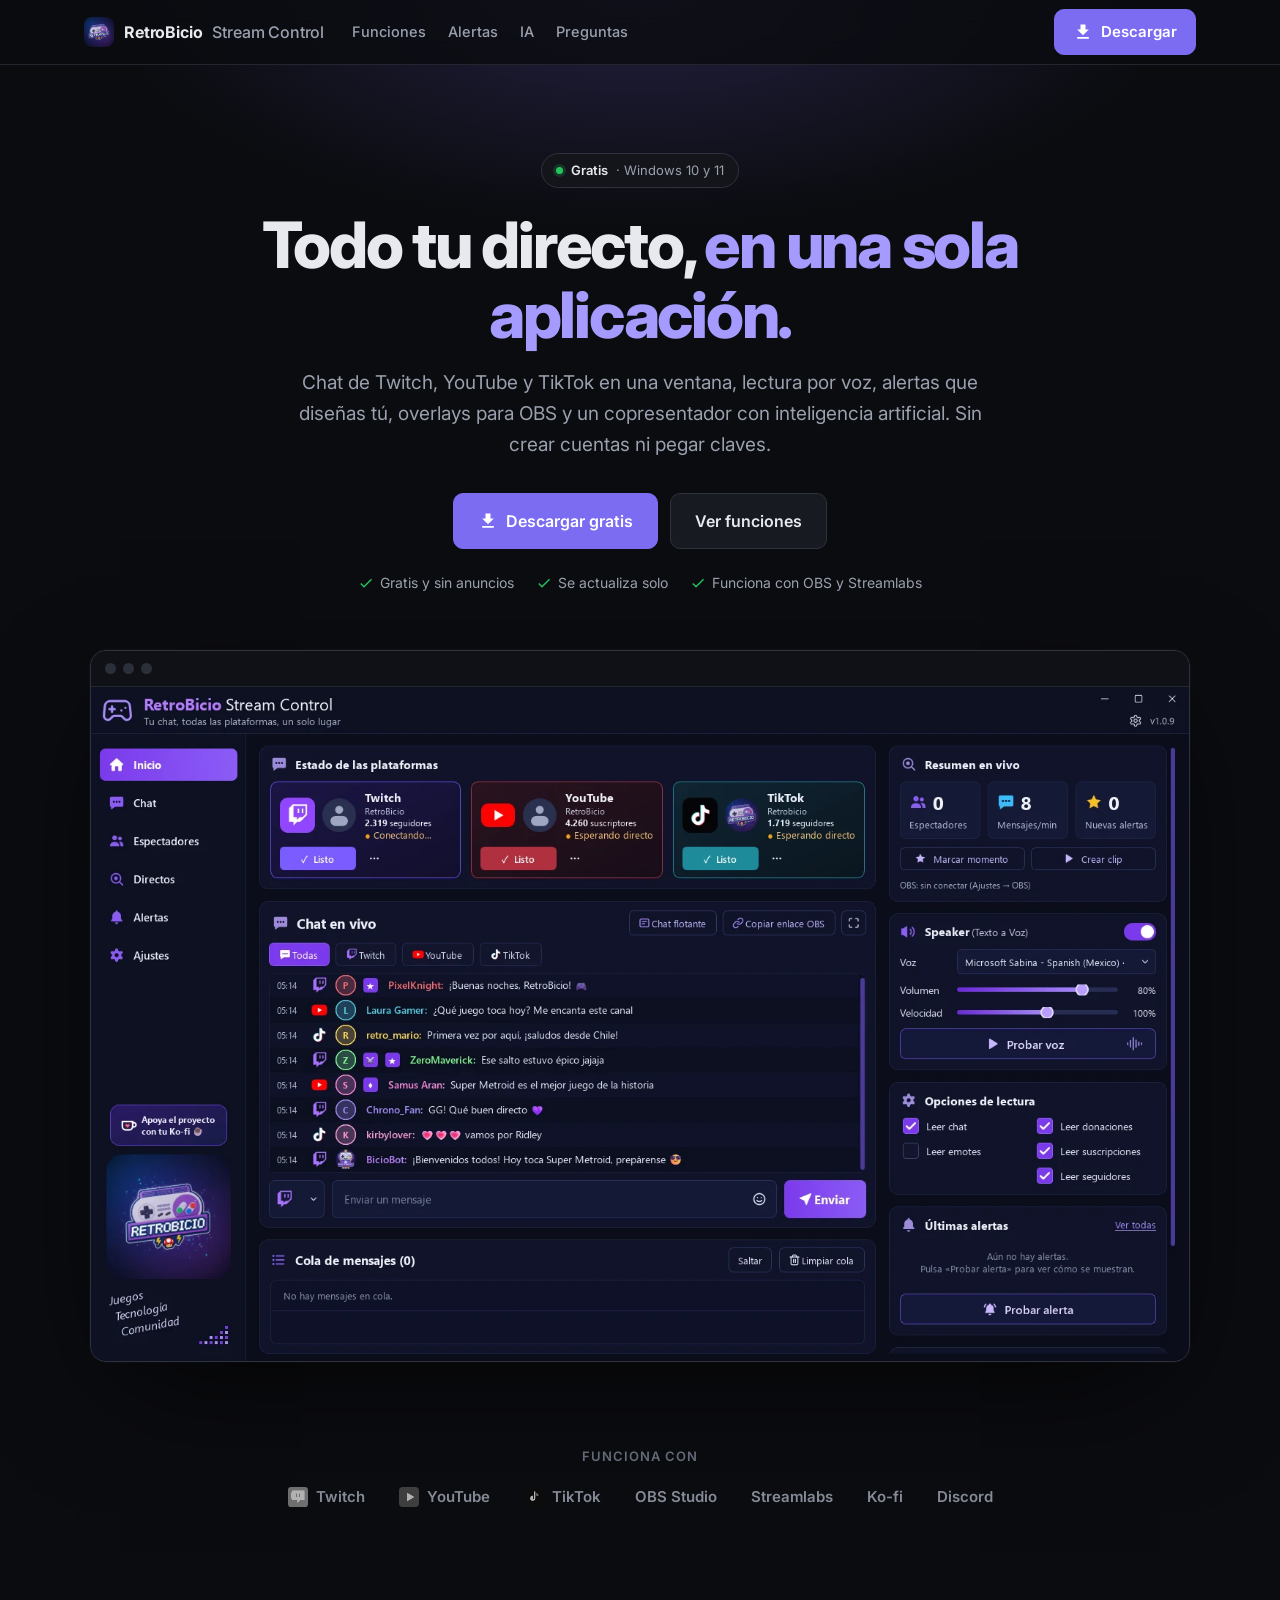
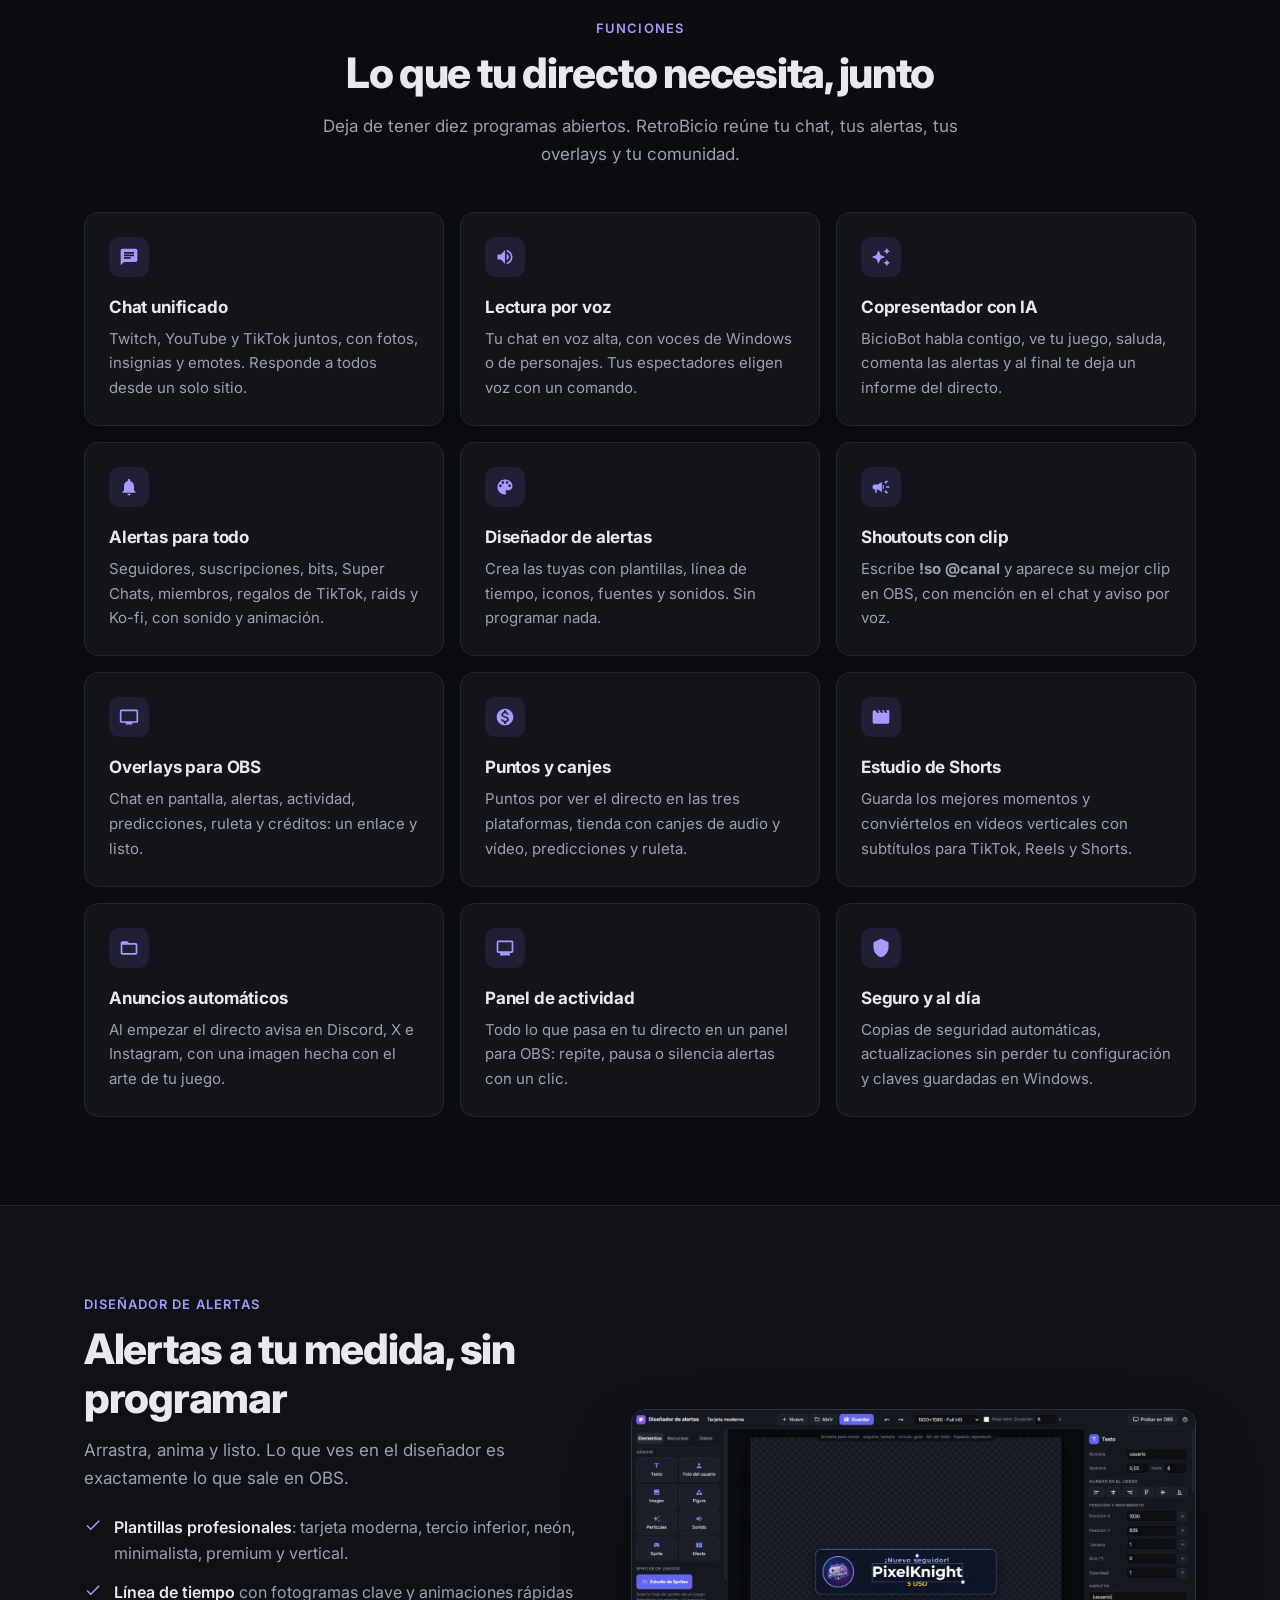
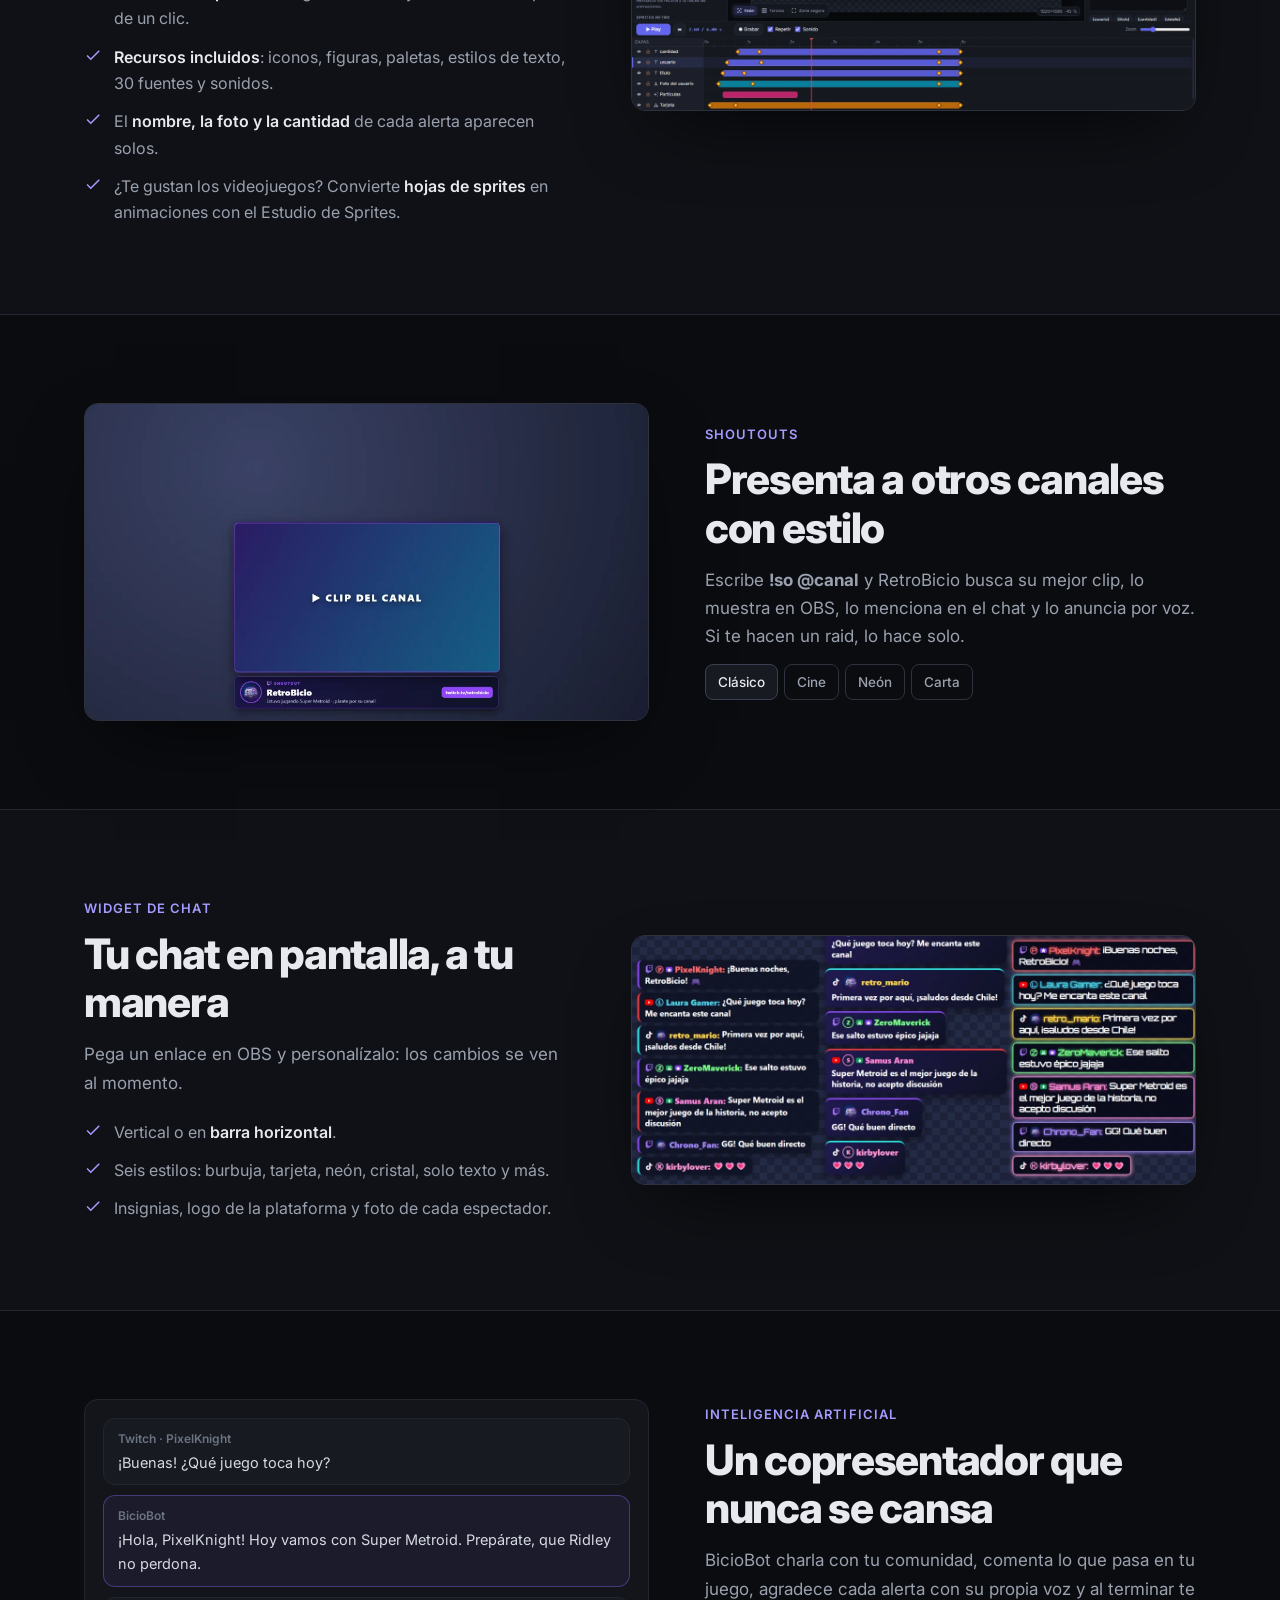
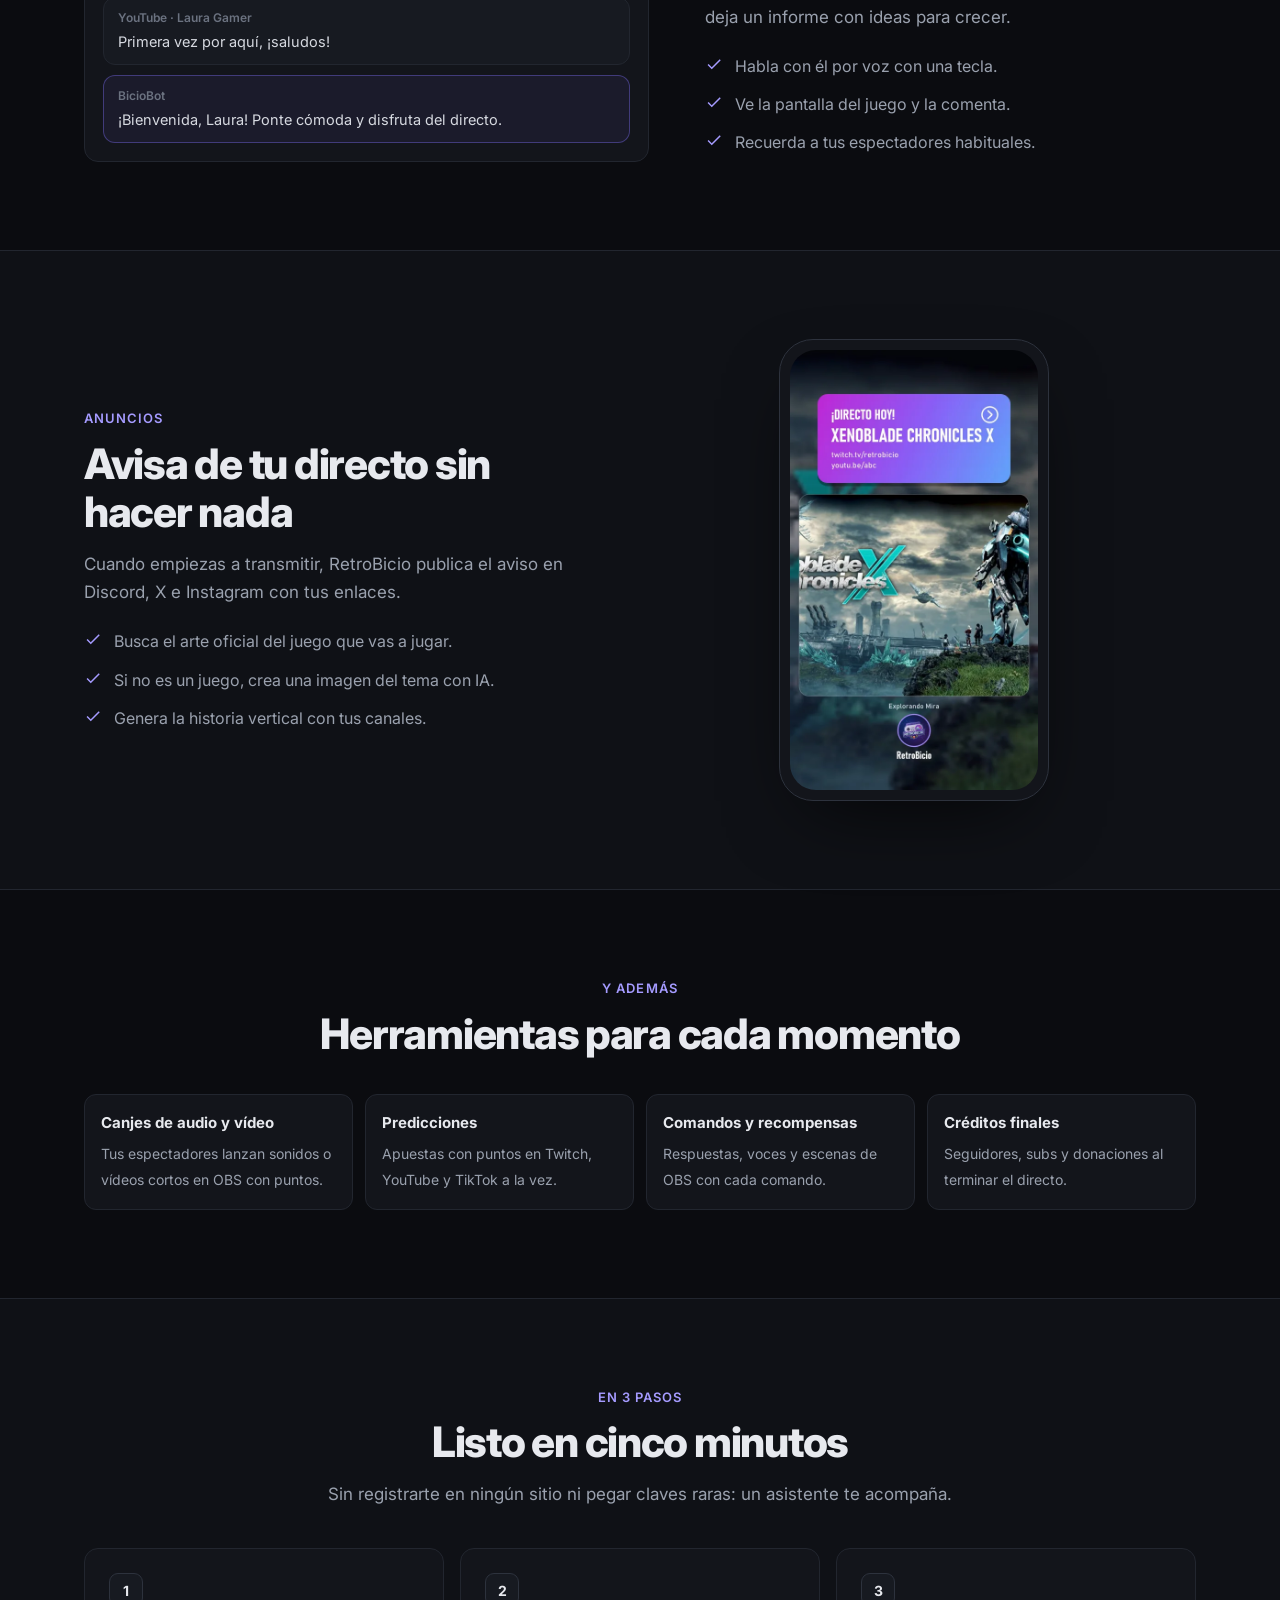
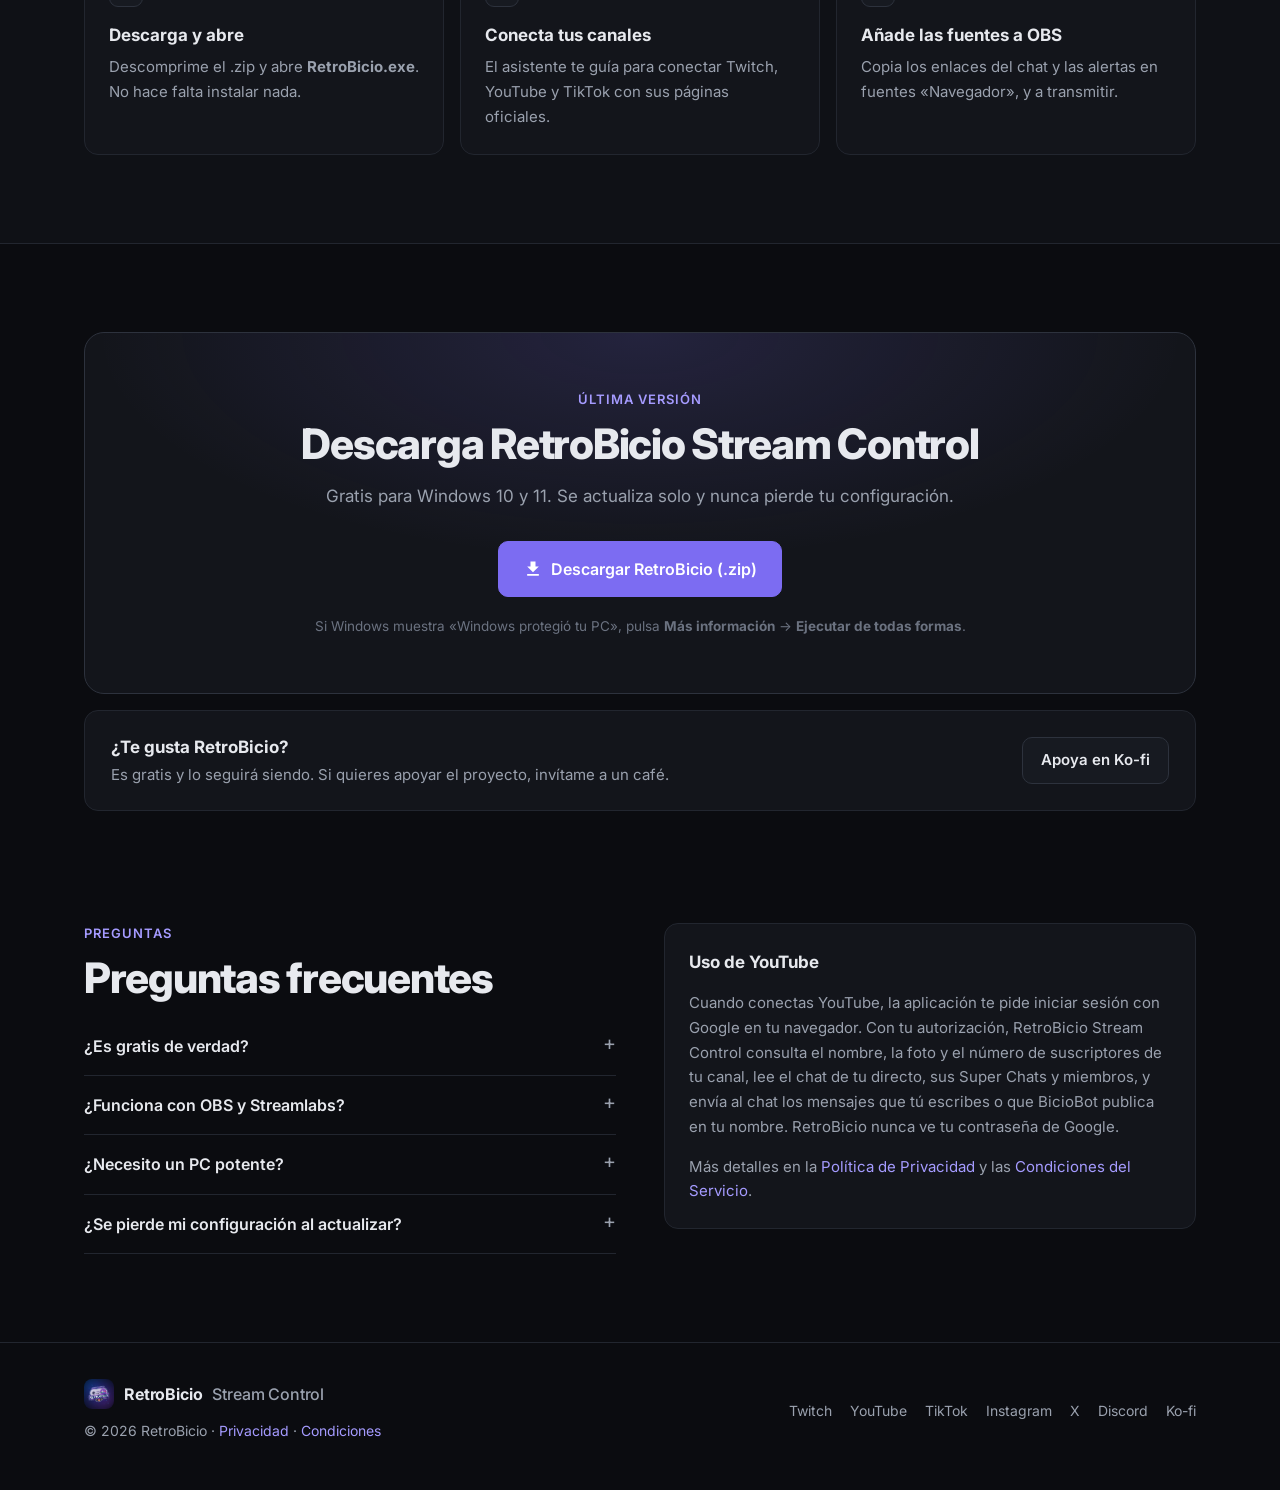
==== commit 2f3ffcf9: "Add files via upload" ====
--- a/index.html
+++ b/index.html
@@ -25,7 +25,7 @@
   body { margin:0; background:var(--bg); color:var(--text); font:16px/1.65 "Inter", "Segoe UI", system-ui, -apple-system, Roboto, Arial, sans-serif;
          -webkit-font-smoothing:antialiased; overflow-x:hidden; }
   a { color:var(--acc2); text-decoration:none; } a:hover { text-decoration:underline; }
-  img { max-width:100%; display:block; }
+  img { max-width:100%; height:auto; display:block; }
   svg.i { width:20px; height:20px; fill:currentColor; flex:none; }
   .wrap { max-width:1160px; margin:0 auto; padding:0 24px; }
   /* header */
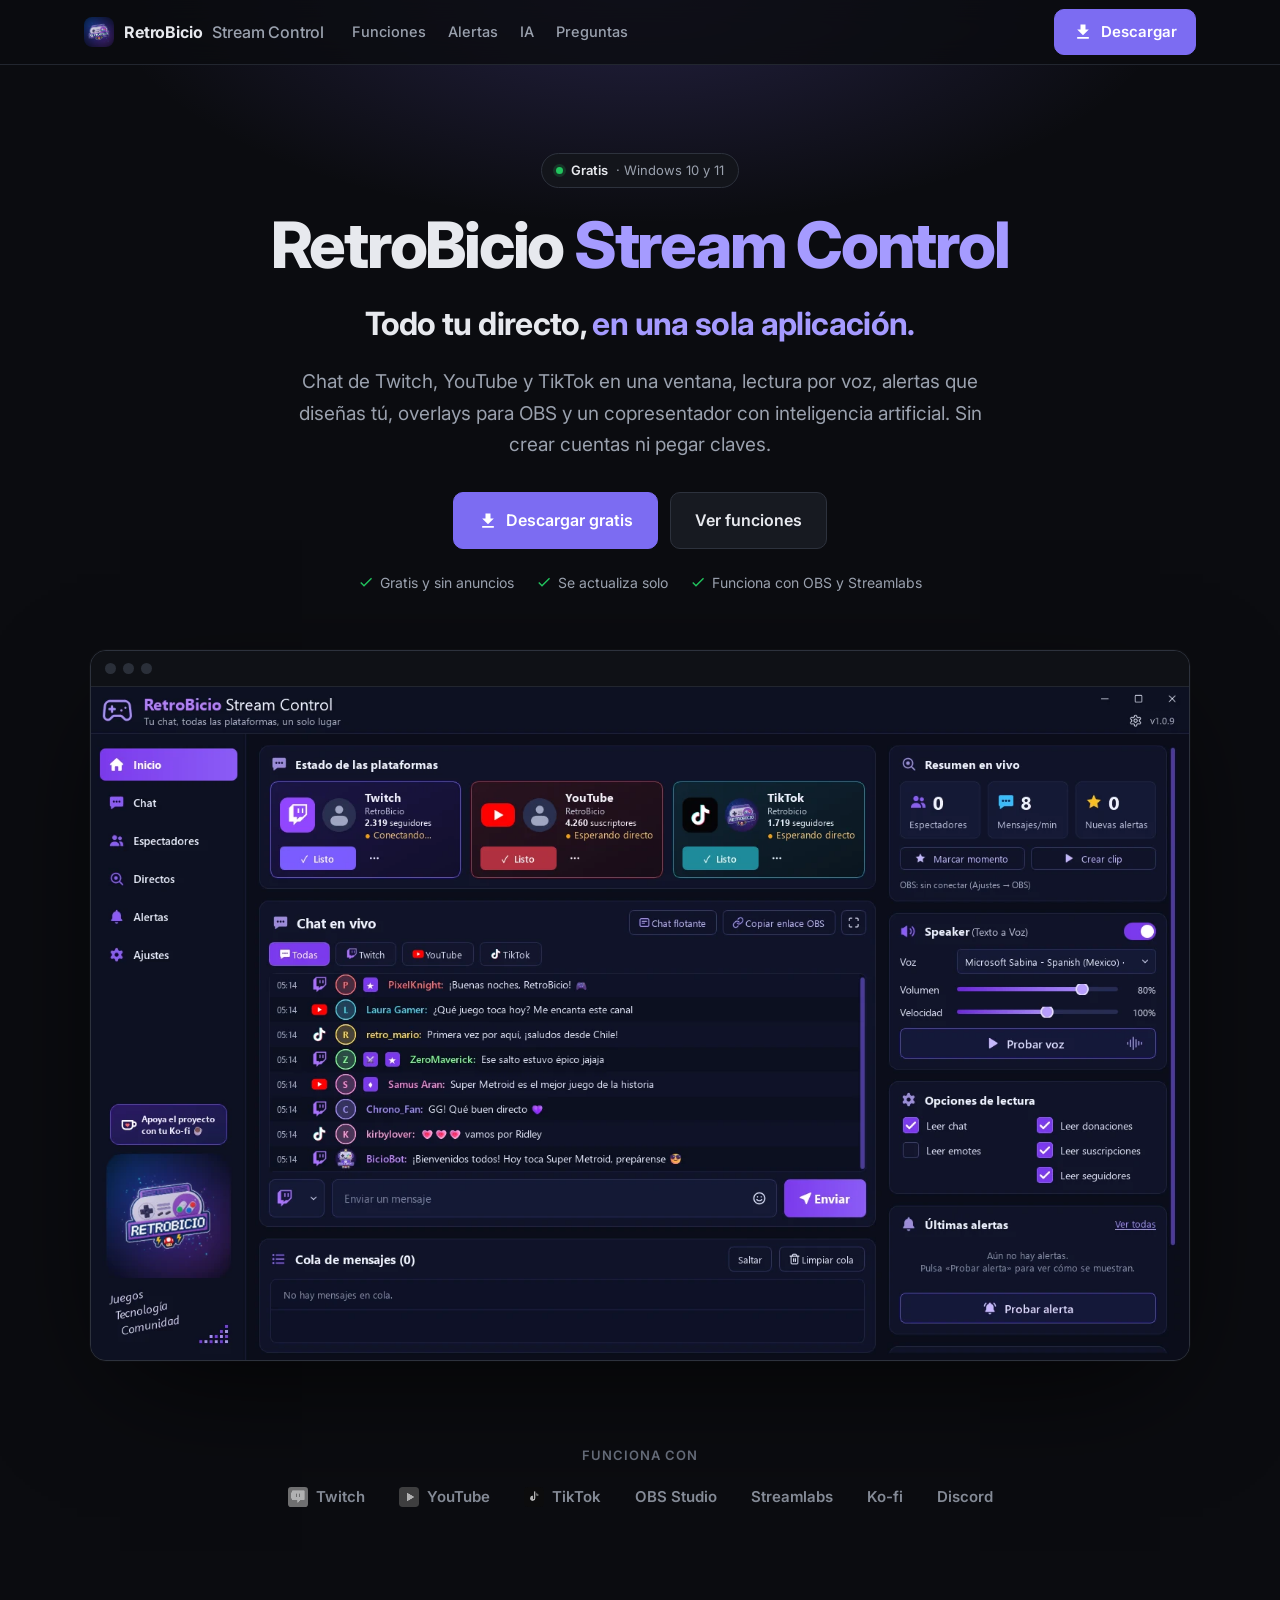
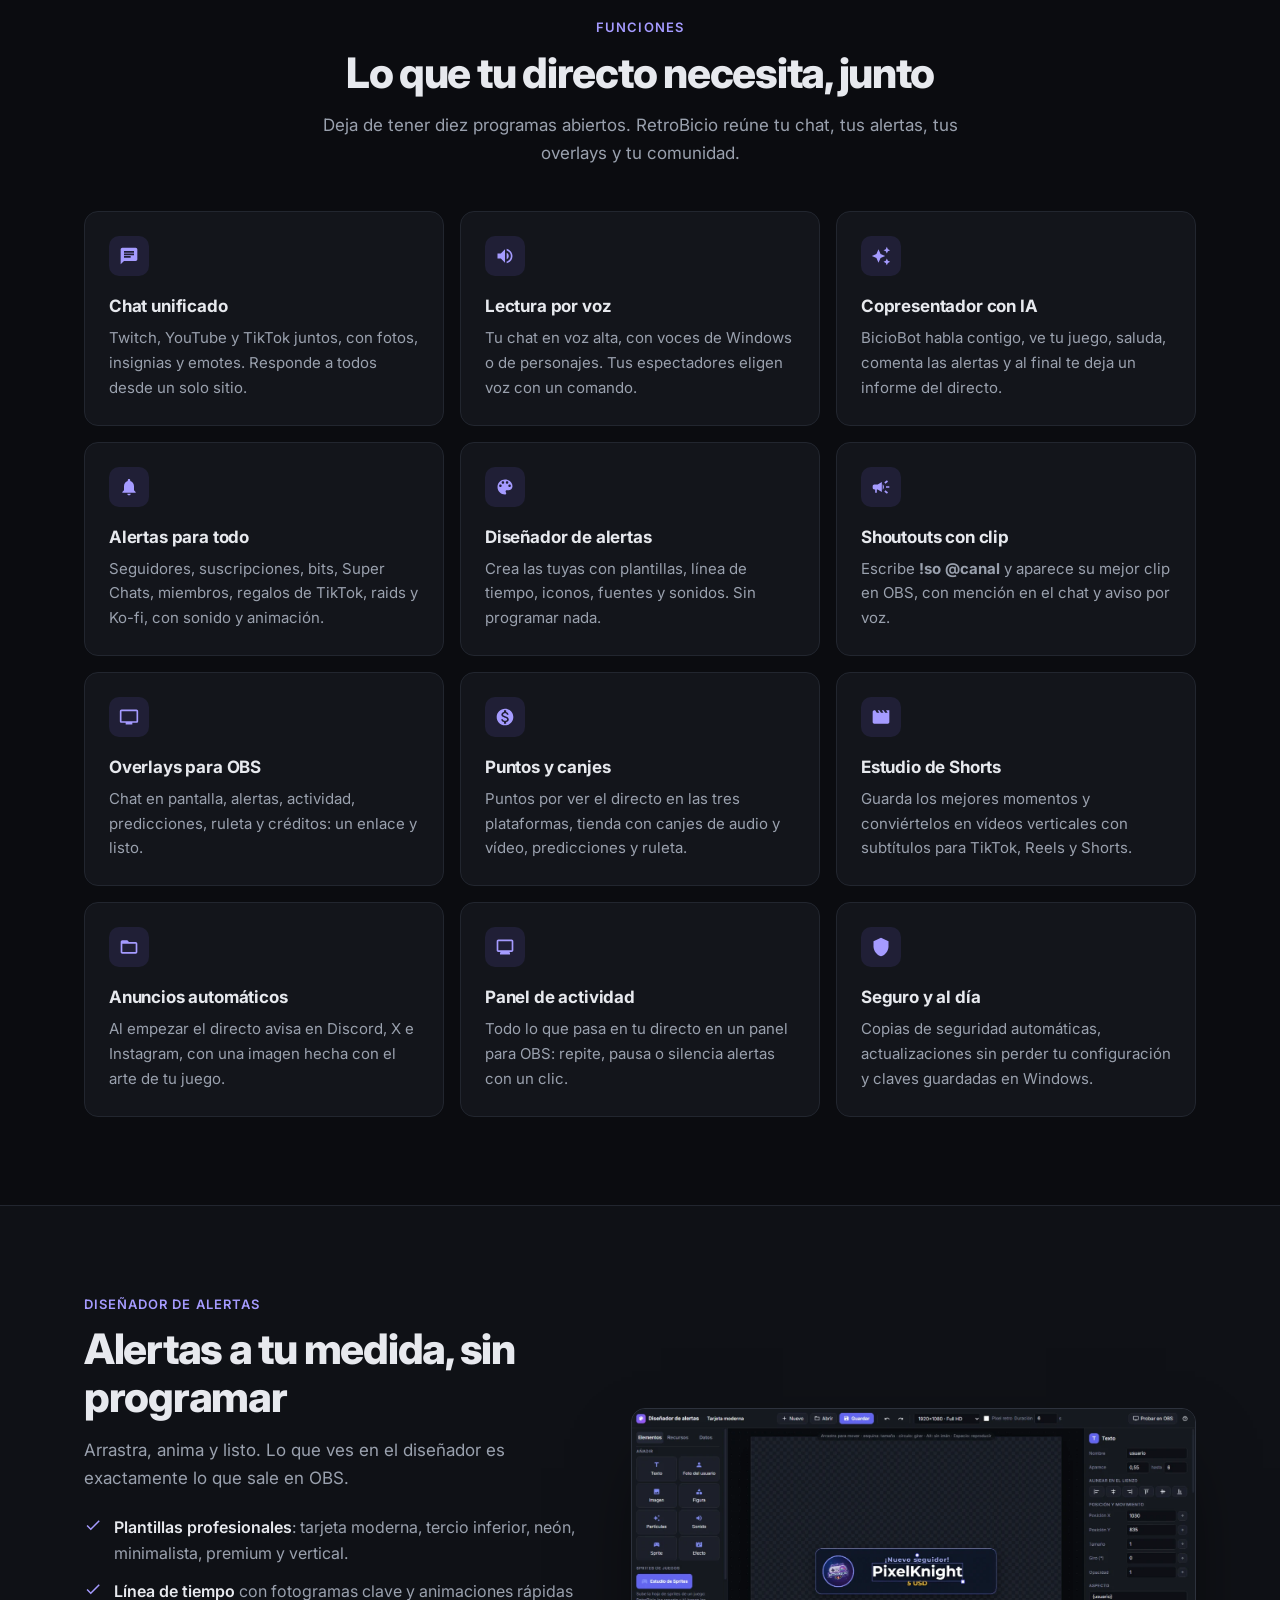
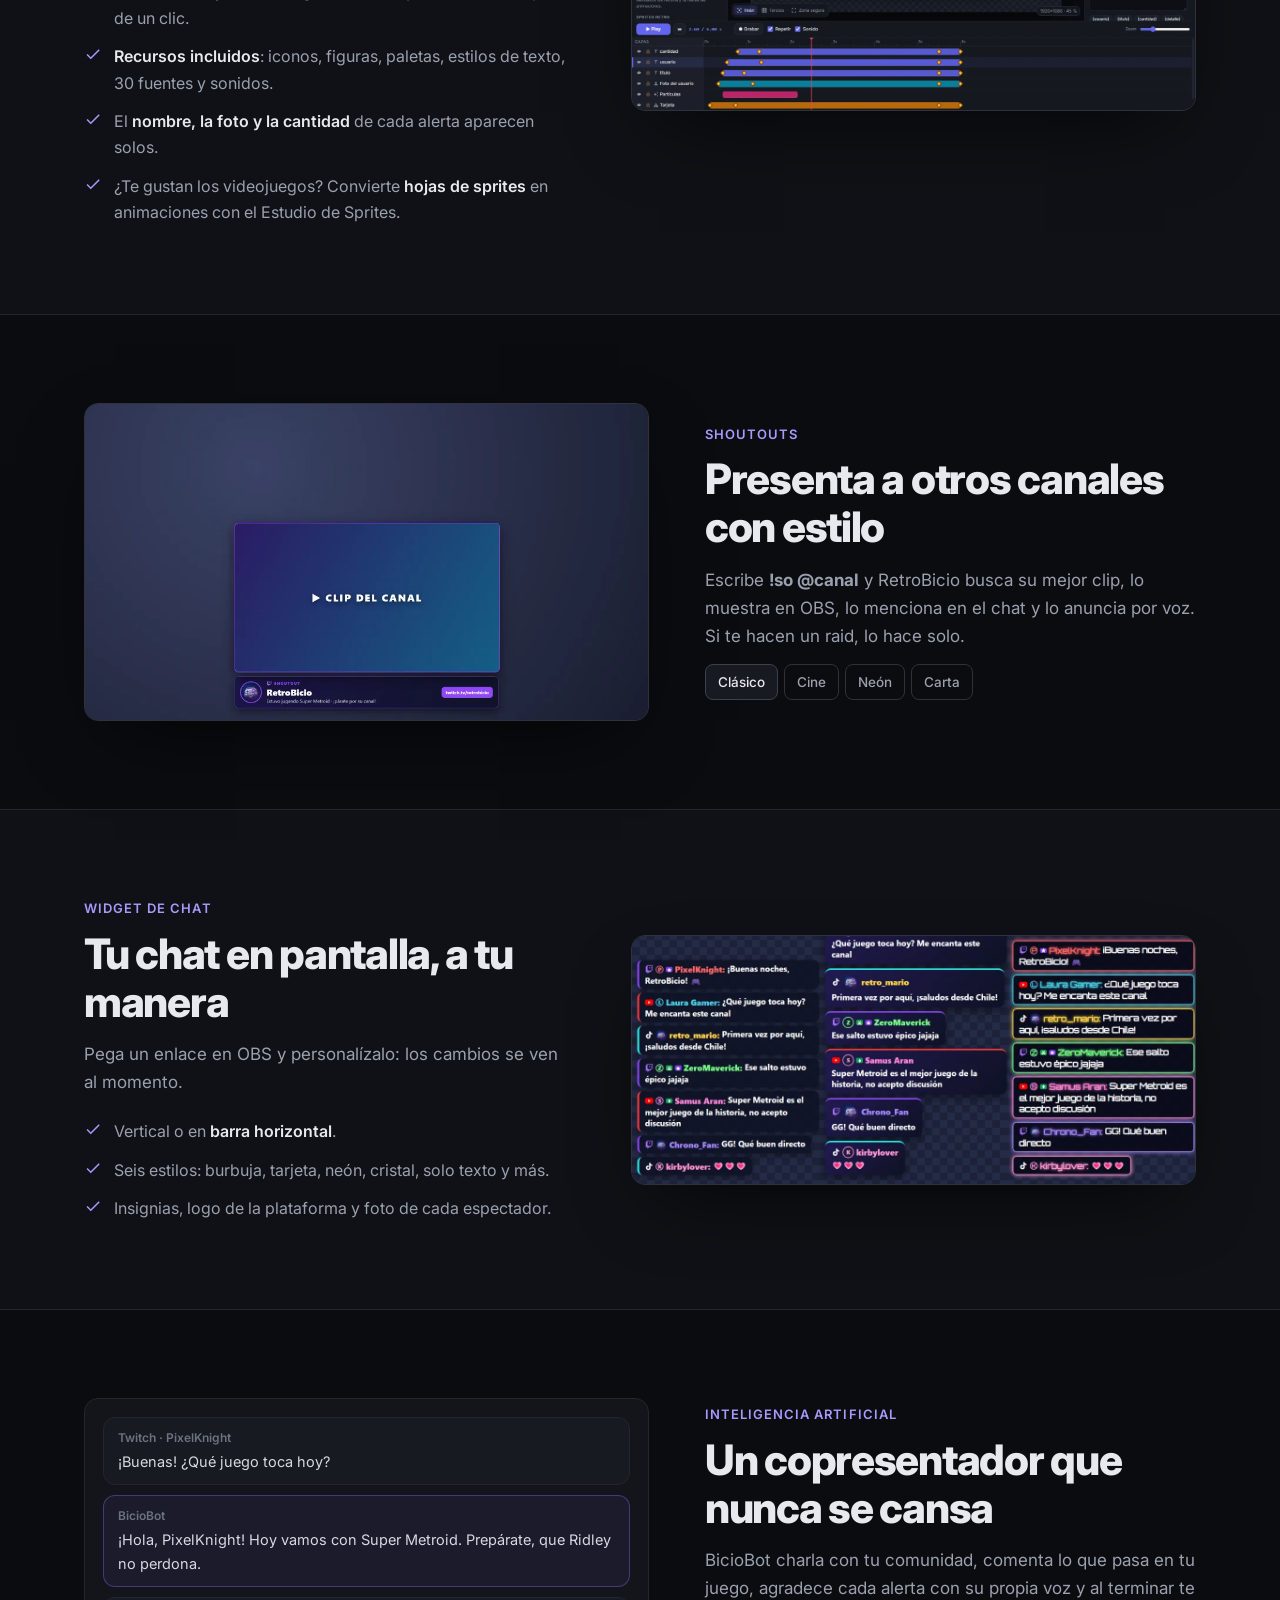
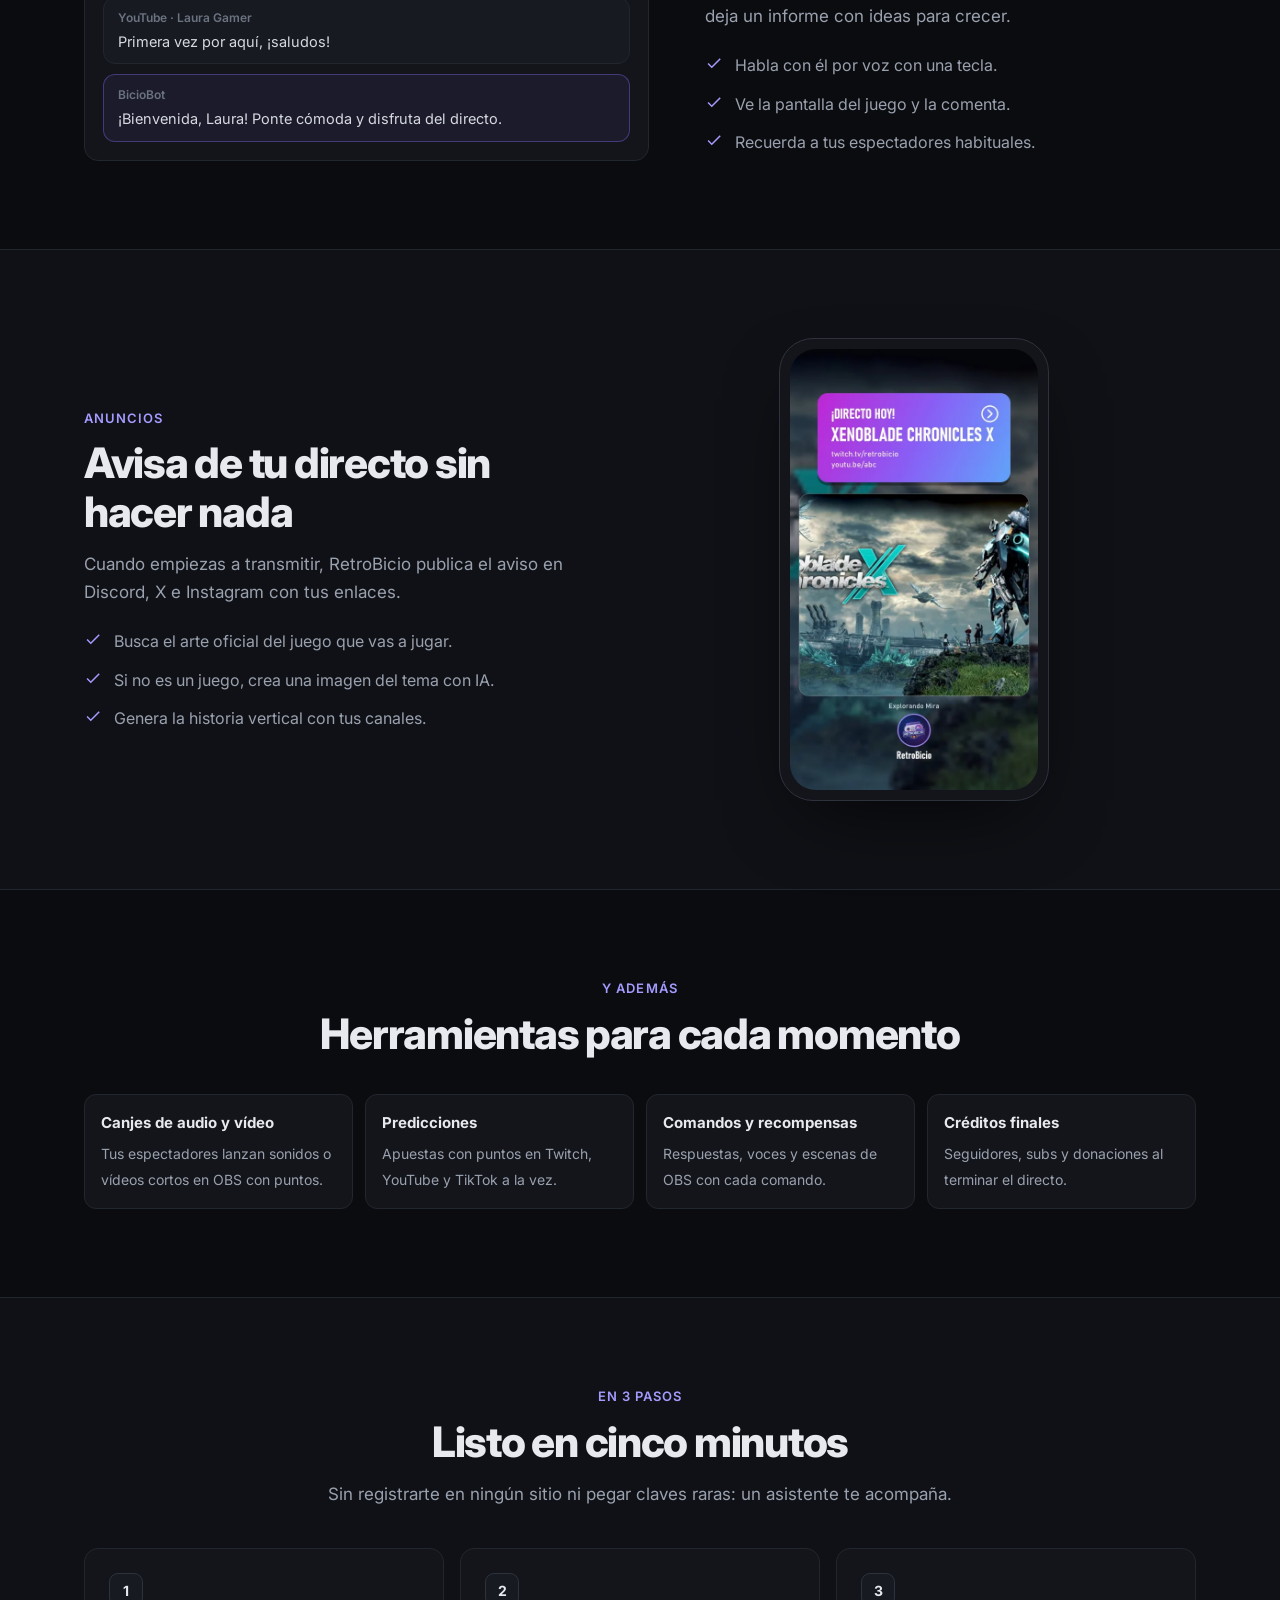
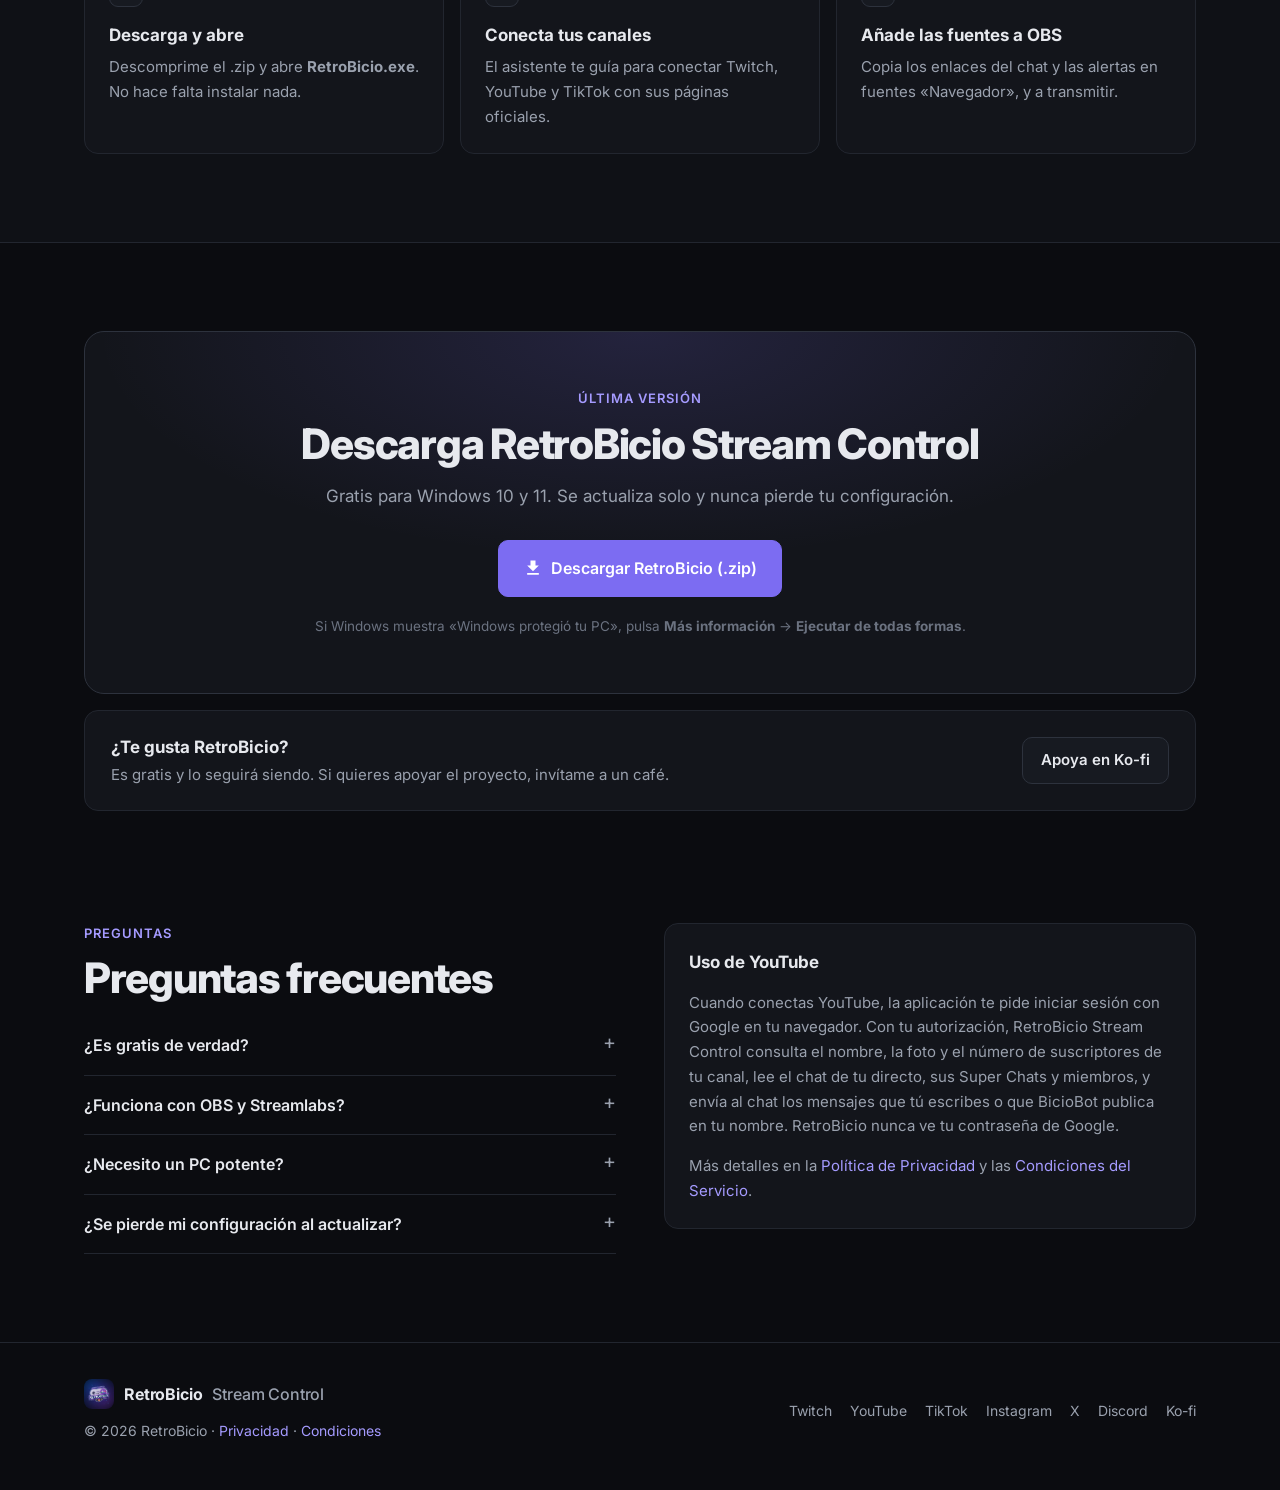
==== commit ae7f4f63: "Add files via upload" ====
--- a/index.html
+++ b/index.html
@@ -53,6 +53,8 @@
   .pill .dot { width:7px; height:7px; border-radius:50%; background:var(--ok); box-shadow:0 0 0 3px rgba(34,197,94,.18); }
   h1 { font-size:clamp(36px, 5.6vw, 64px); line-height:1.08; letter-spacing:-.035em; font-weight:800; margin:22px auto 18px; max-width:880px; }
   h1 em { font-style:normal; color:var(--acc2); }
+  .tagline { font-size:clamp(22px, 3vw, 32px); font-weight:700; letter-spacing:-.02em; margin:0 auto 16px; max-width:760px; }
+  .tagline em { font-style:normal; color:var(--acc2); }
   .lead { font-size:clamp(17px, 2vw, 19px); color:var(--dim); max-width:720px; margin:0 auto 32px; }
   .cta { display:flex; gap:12px; justify-content:center; flex-wrap:wrap; }
   .facts { display:flex; gap:22px; justify-content:center; flex-wrap:wrap; margin-top:22px; color:var(--dim); font-size:14px; }
@@ -92,7 +94,7 @@
   .fade { transition:opacity .25s; }
   .alt { background:var(--bg2); border-top:1px solid var(--line); border-bottom:1px solid var(--line); }
   .phone { width:270px; margin:0 auto; border-radius:34px; border:1px solid var(--line2); padding:10px; background:var(--card); box-shadow:0 30px 80px -30px rgba(0,0,0,.8); }
-  .phone img { border-radius:26px; }
+  .phone img { width:100%; height:auto; aspect-ratio:9 / 16; object-fit:cover; border-radius:26px; }       /* a phone: always 9:16 */
   .chat { background:var(--card); border:1px solid var(--line); border-radius:var(--r); padding:18px; display:grid; gap:10px; }
   .msg { background:var(--card2); border:1px solid var(--line); border-radius:12px; padding:10px 14px; font-size:14.5px; color:#d6d9e0; }
   .msg small { display:block; color:var(--dim2); font-size:12px; margin-bottom:2px; font-weight:600; }
@@ -124,20 +126,21 @@
     nav { display:none; } .grid, .steps { grid-template-columns:1fr 1fr; } .more { grid-template-columns:1fr 1fr; }
     .split, .split.rev, .faq { grid-template-columns:1fr; gap:36px; } .split.rev > :first-child { order:0; }
   }
-  @media (max-width:560px) { header .brand span { display:none; } .grid, .steps, .more { grid-template-columns:1fr; } section { padding:64px 0; } .hero { padding-top:56px; } .kofi { flex-direction:column; text-align:center; } }
+  @media (max-width:560px) { header .brand { white-space:nowrap; font-size:14px; gap:8px; } header .brand img { width:28px; height:28px; } header .btn.pri { padding:9px 11px; font-size:0; gap:0; } header .btn.pri svg { width:20px; height:20px; margin:0; } .grid, .steps, .more { grid-template-columns:1fr; } section { padding:64px 0; } .hero { padding-top:56px; } .kofi { flex-direction:column; text-align:center; } }
 </style>
 </head>
 <body>
 
 <header><div class="wrap">
-  <a class="brand" href="#"><img src="img/logo.webp" alt="">RetroBicio <span>Stream Control</span></a>
+  <a class="brand" href="#"><img src="img/logo.webp" alt="RetroBicio Stream Control">RetroBicio <span>Stream Control</span></a>
   <nav><a href="#funciones">Funciones</a><a href="#alertas">Alertas</a><a href="#ia">IA</a><a href="#preguntas">Preguntas</a></nav>
-  <a class="btn pri" href="#descargar"><svg class="i" viewBox="0 0 24 24"><path d="M19 9h-4V3H9v6H5l7 7 7-7zM5 18v2h14v-2H5z"/></svg>Descargar</a>
+  <a class="btn pri" href="#descargar" aria-label="Descargar"><svg class="i" viewBox="0 0 24 24"><path d="M19 9h-4V3H9v6H5l7 7 7-7zM5 18v2h14v-2H5z"/></svg>Descargar</a>
 </div></header>
 
 <div class="hero"><div class="wrap">
   <span class="pill"><i class="dot"></i><b id="ver">Gratis</b> · Windows 10 y 11</span>
-  <h1>Todo tu directo, <em>en una sola aplicación.</em></h1>
+  <h1>RetroBicio <em>Stream Control</em></h1>
+  <p class="tagline">Todo tu directo, <em>en una sola aplicación.</em></p>
   <p class="lead">Chat de Twitch, YouTube y TikTok en una ventana, lectura por voz, alertas que diseñas tú, overlays para OBS y un copresentador con inteligencia artificial. Sin crear cuentas ni pegar claves.</p>
   <div class="cta">
     <a class="btn pri lg" href="#descargar"><svg class="i" viewBox="0 0 24 24"><path d="M19 9h-4V3H9v6H5l7 7 7-7zM5 18v2h14v-2H5z"/></svg>Descargar gratis</a>
@@ -202,7 +205,7 @@
       <li><svg class="i" viewBox="0 0 24 24"><path d="M9 16.17L4.83 12l-1.42 1.41L9 19 21 7l-1.41-1.41z"/></svg><span>¿Te gustan los videojuegos? Convierte <b>hojas de sprites</b> en animaciones con el Estudio de Sprites.</span></li>
     </ul>
   </div>
-  <div class="reveal"><div class="frame"><img src="img/disenador-pro.webp" alt="Diseñador de alertas con plantillas, capas y línea de tiempo" width="1400" height="823" loading="lazy"></div></div>
+  <div class="reveal"><div class="frame"><img src="img/disenador-pro.webp" alt="Diseñador de alertas con plantillas, capas y línea de tiempo" width="1400" height="747" loading="lazy"></div></div>
 </div></section>
 
 <section><div class="wrap split rev">
@@ -315,7 +318,7 @@
 </div></section>
 
 <footer><div class="wrap">
-  <div><a class="brand" href="#"><img src="img/logo.webp" alt="">RetroBicio <span>Stream Control</span></a>
+  <div><a class="brand" href="#"><img src="img/logo.webp" alt="RetroBicio Stream Control">RetroBicio <span>Stream Control</span></a>
     <p style="margin:10px 0 0">© 2026 RetroBicio · <a href="privacidad.html">Privacidad</a> · <a href="terminos.html">Condiciones</a></p></div>
   <div class="links">
     <a href="https://www.twitch.tv/retrobicio" target="_blank" rel="noopener">Twitch</a><a href="https://www.youtube.com/@retrobicio" target="_blank" rel="noopener">YouTube</a>
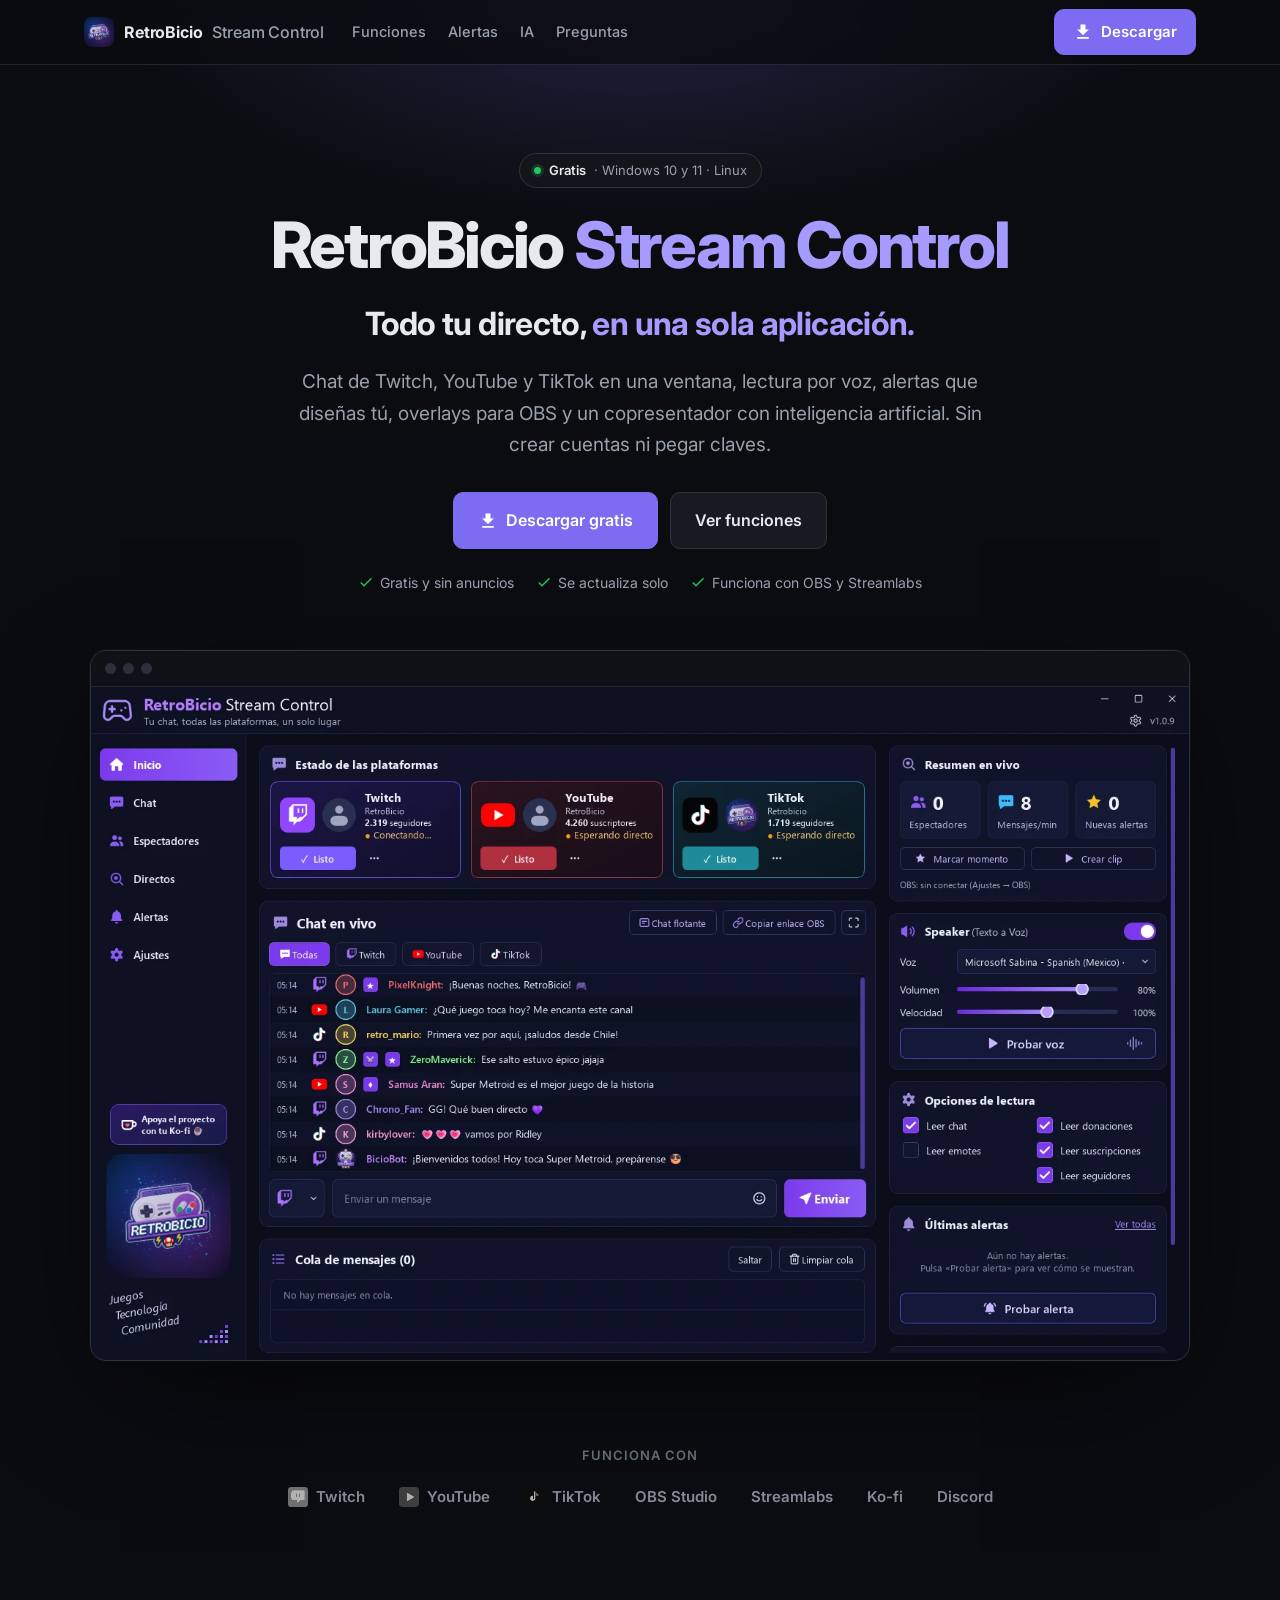
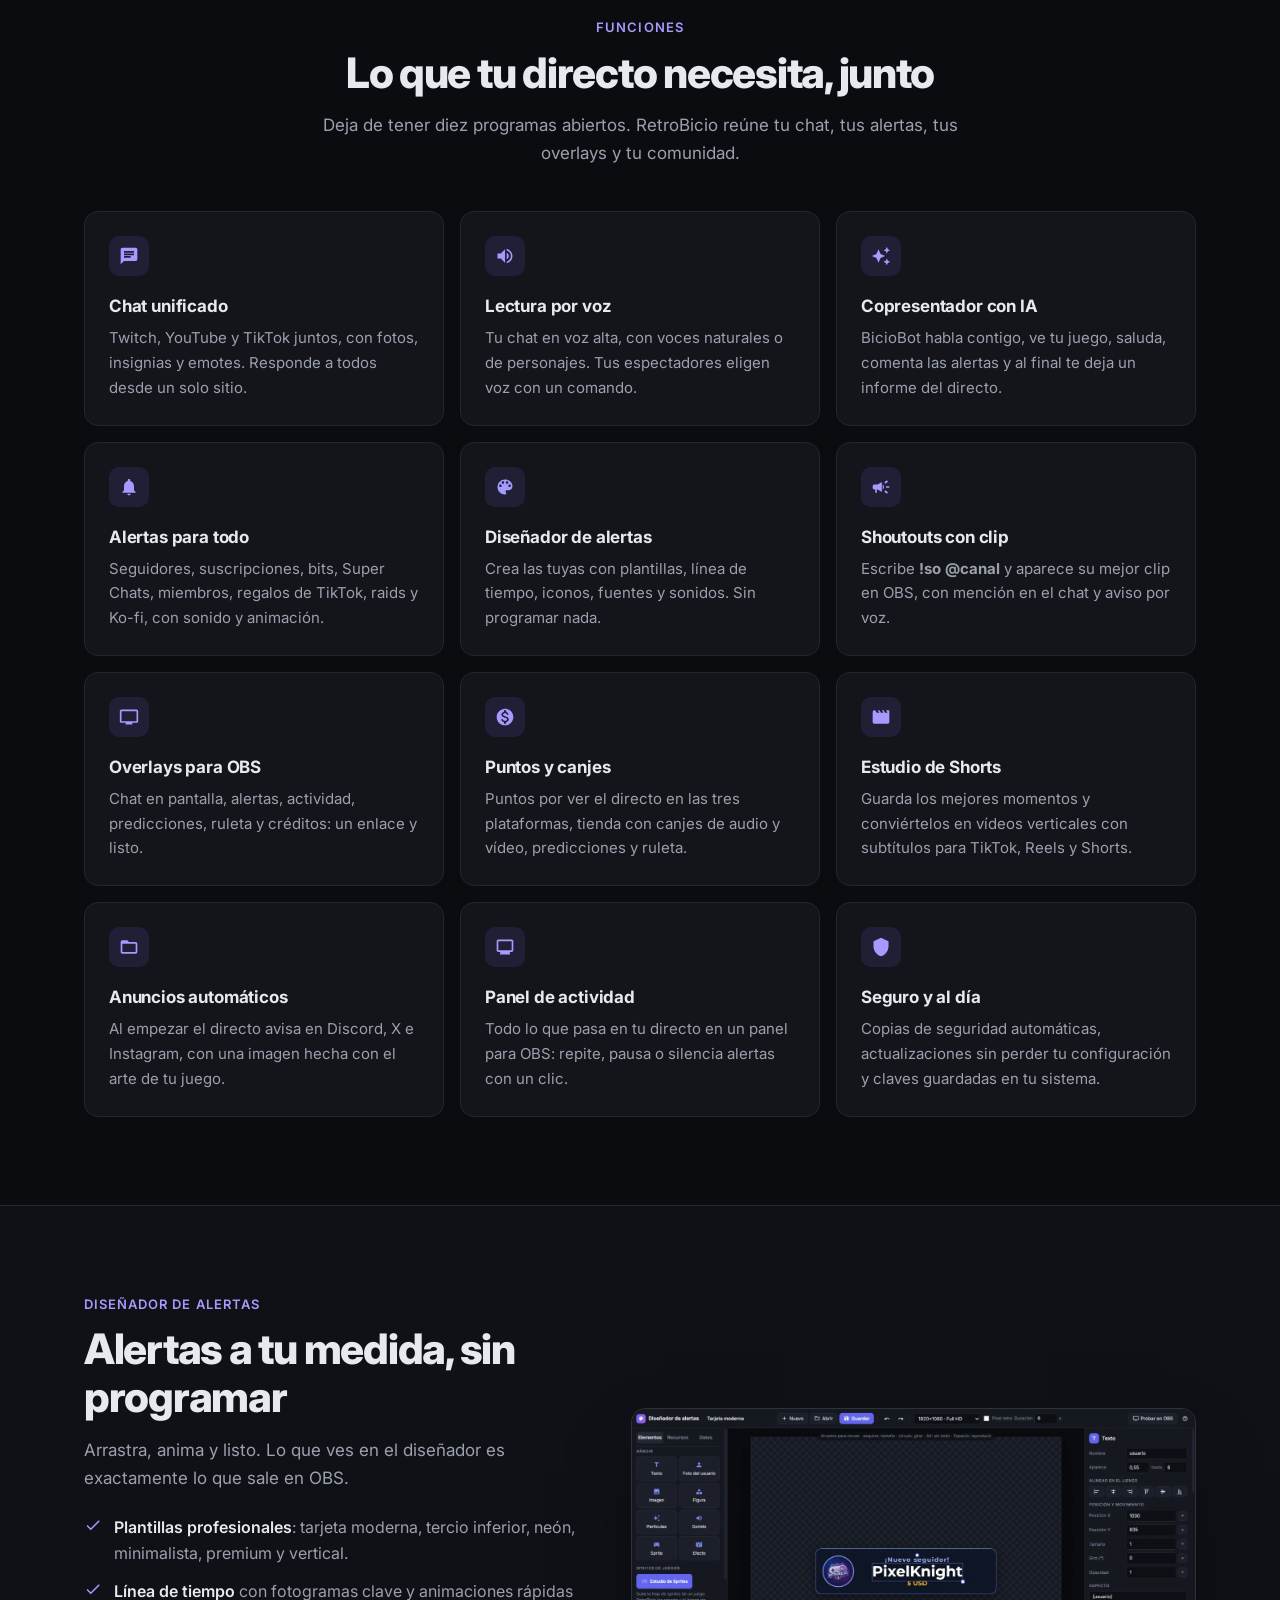
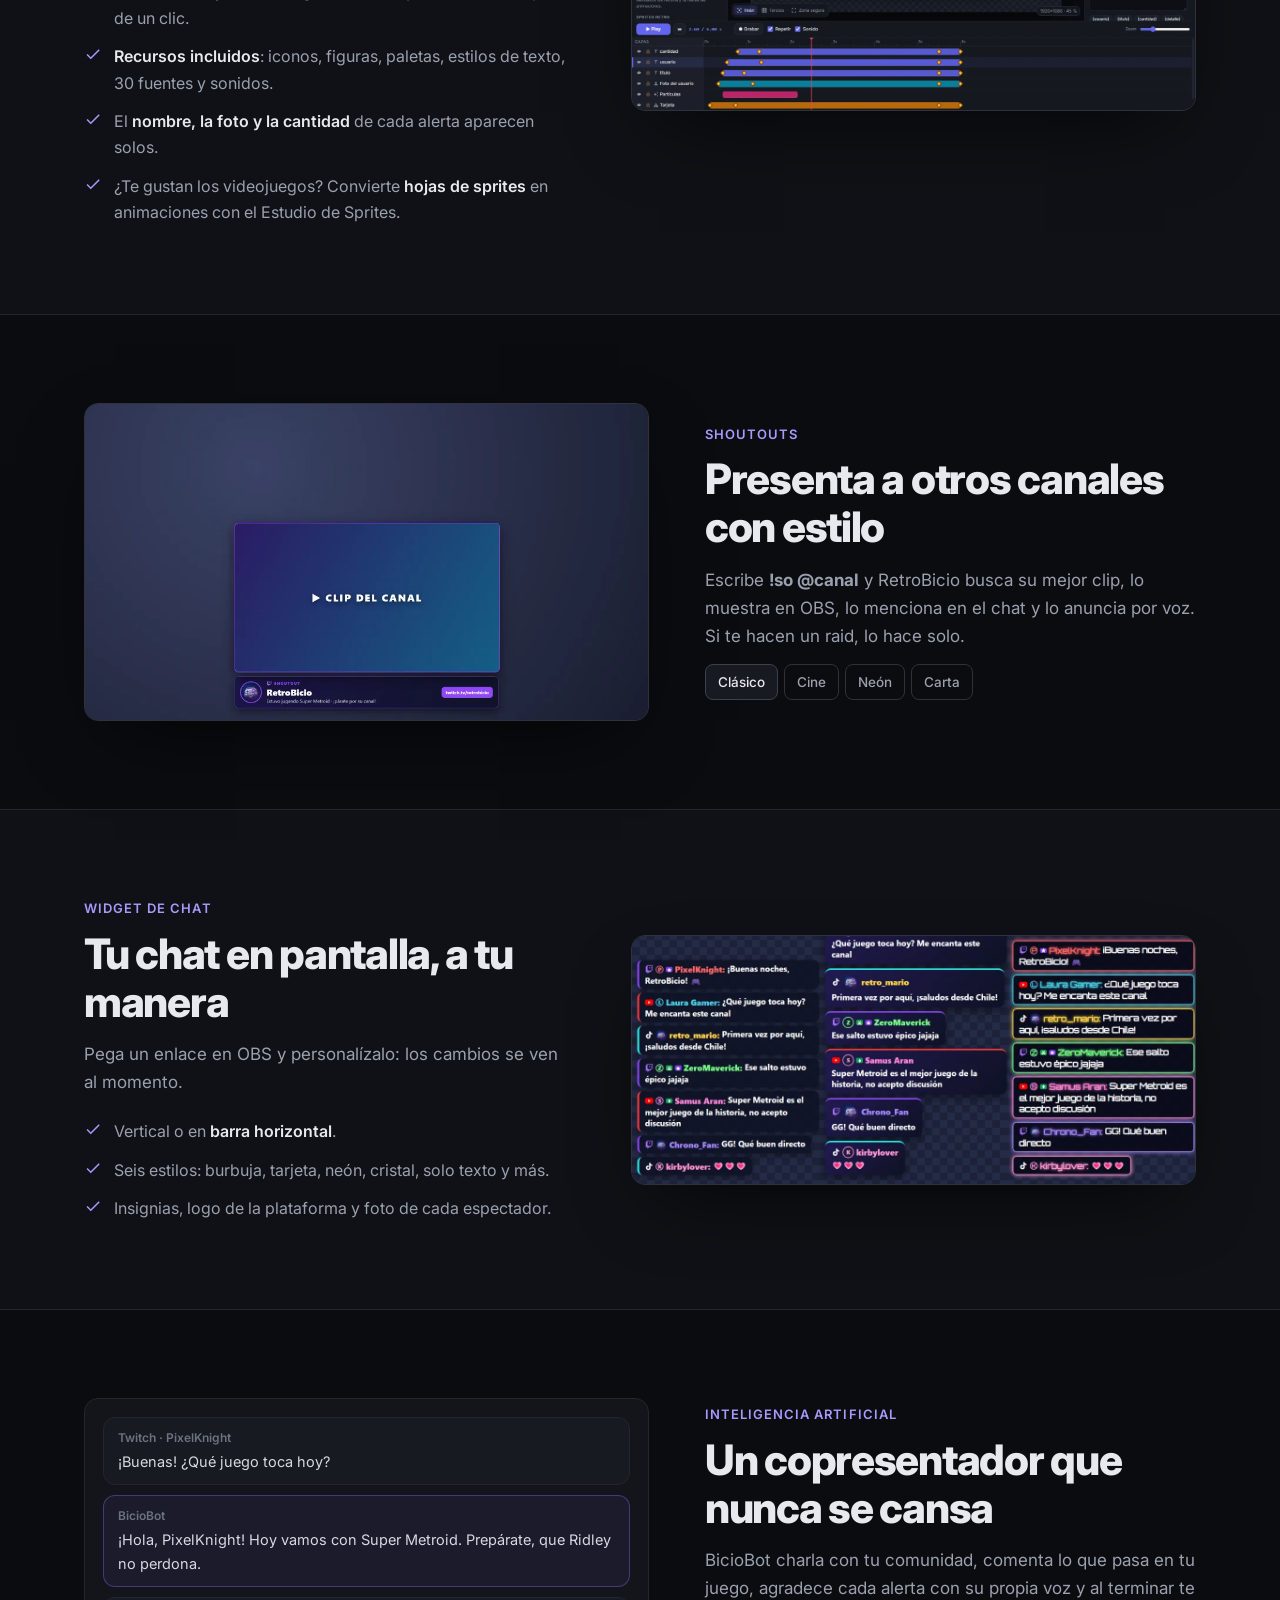
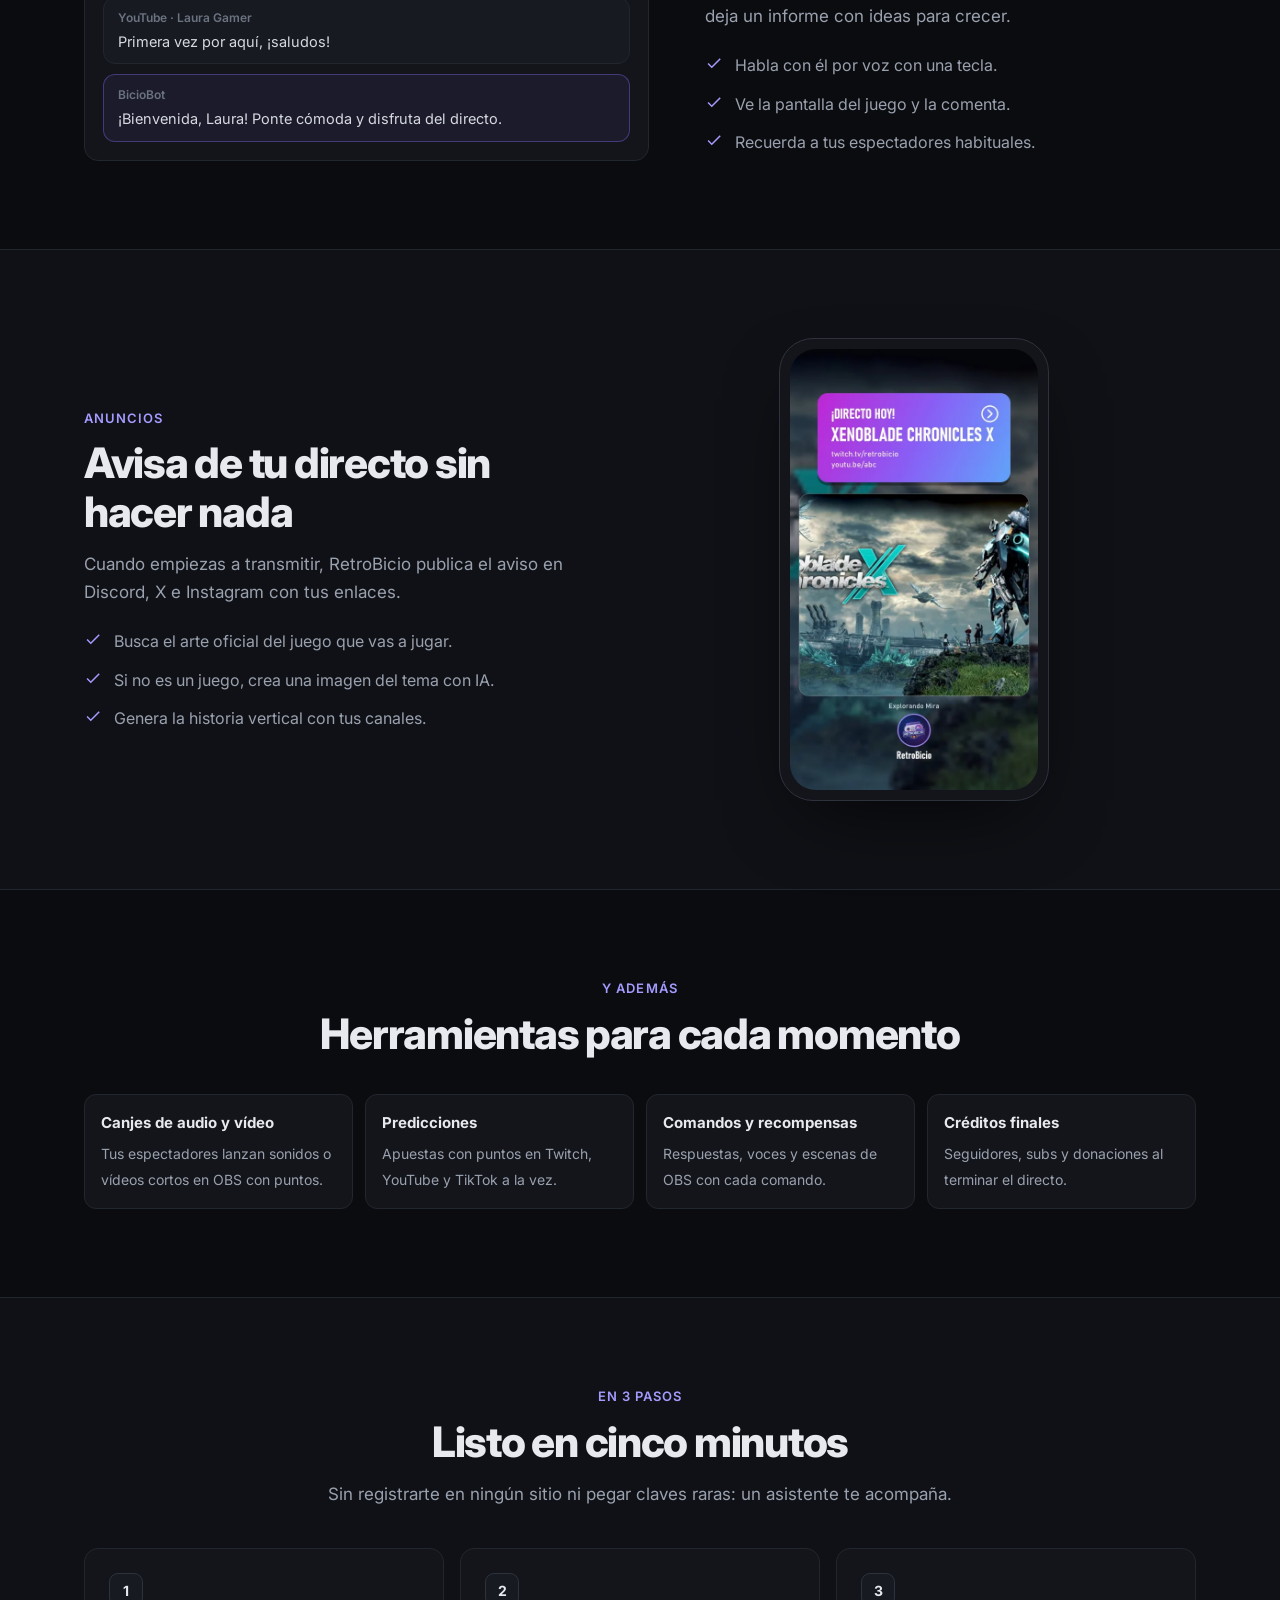
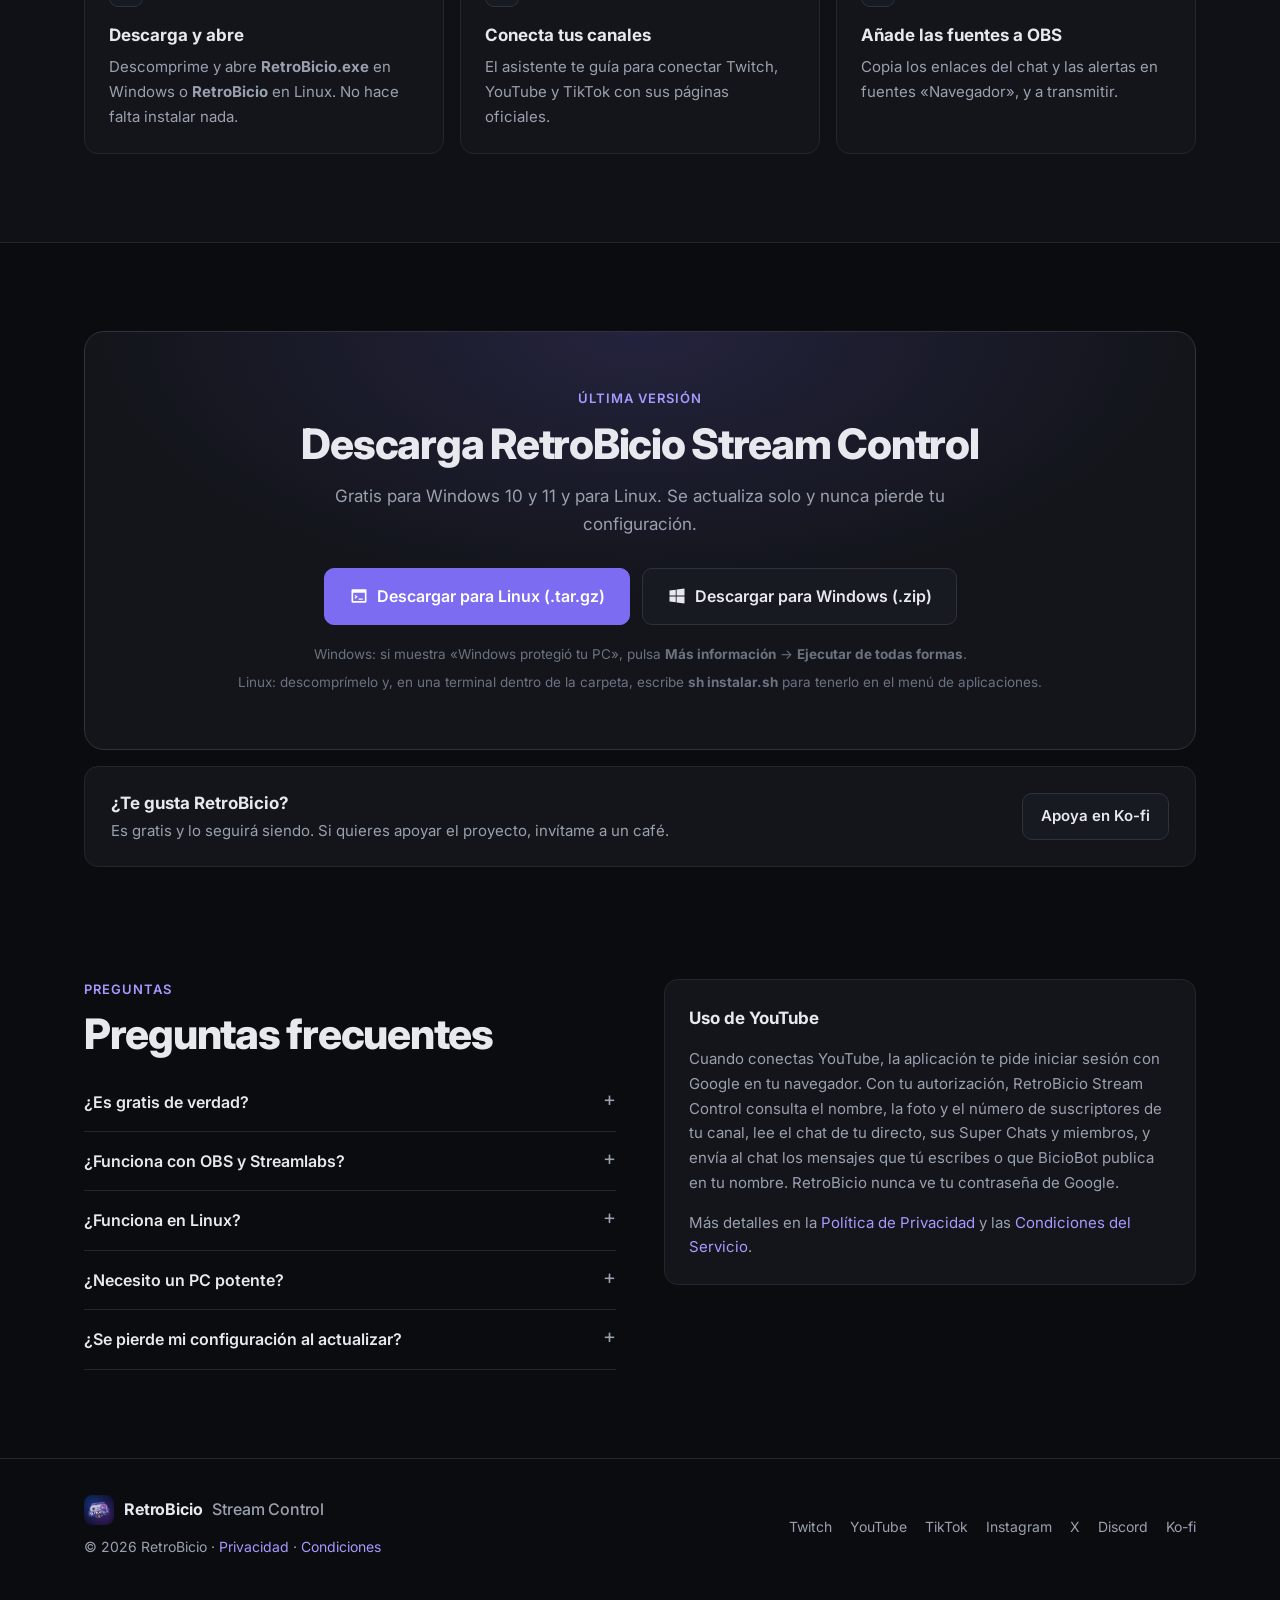
==== commit 2bdc4ea7: "Add files via upload" ====
--- a/index.html
+++ b/index.html
@@ -6,12 +6,12 @@
 <meta name="google-site-verification" content="obw4HaK4PKOA8Q7ozUeAwvI2KsWQzbqhUxFps67ScB8" />
 <meta name="google-site-verification" content="pBb3CnLJyHaxutBowIVTnH_Ub_lOhe0cCq5D6iKoY8w" />
 <title>RetroBicio Stream Control — todo tu directo en una sola aplicación</title>
-<meta name="description" content="Aplicación gratuita para Windows: chat de Twitch, YouTube y TikTok unificado, lectura por voz, alertas personalizables, overlays para OBS y un copresentador con inteligencia artificial.">
+<meta name="description" content="Aplicación gratuita para Windows y Linux: chat de Twitch, YouTube y TikTok unificado, lectura por voz, alertas personalizables, overlays para OBS y un copresentador con inteligencia artificial.">
 <link rel="canonical" href="https://retrobicio.co/">
 <link rel="icon" href="img/favicon.png">
 <meta property="og:type" content="website">
 <meta property="og:title" content="RetroBicio Stream Control">
-<meta property="og:description" content="Chat unificado de Twitch, YouTube y TikTok, alertas personalizables, overlays para OBS y un copresentador con IA. Gratis para Windows.">
+<meta property="og:description" content="Chat unificado de Twitch, YouTube y TikTok, alertas personalizables, overlays para OBS y un copresentador con IA. Gratis para Windows y Linux.">
 <meta property="og:image" content="https://retrobicio.co/img/retrobicio-app.webp">
 <meta property="og:url" content="https://retrobicio.co/">
 <meta name="theme-color" content="#0b0c10">
@@ -138,7 +138,7 @@
 </div></header>
 
 <div class="hero"><div class="wrap">
-  <span class="pill"><i class="dot"></i><b id="ver">Gratis</b> · Windows 10 y 11</span>
+  <span class="pill"><i class="dot"></i><b id="ver">Gratis</b> · Windows 10 y 11 · Linux</span>
   <h1>RetroBicio <em>Stream Control</em></h1>
   <p class="tagline">Todo tu directo, <em>en una sola aplicación.</em></p>
   <p class="lead">Chat de Twitch, YouTube y TikTok en una ventana, lectura por voz, alertas que diseñas tú, overlays para OBS y un copresentador con inteligencia artificial. Sin crear cuentas ni pegar claves.</p>
@@ -168,7 +168,7 @@
     <div class="feat reveal"><div class="ic"><svg class="i" viewBox="0 0 24 24"><path d="M20 2H4c-1.1 0-1.99.9-1.99 2L2 22l4-4h14c1.1 0 2-.9 2-2V4c0-1.1-.9-2-2-2zM6 9h12v2H6V9zm8 5H6v-2h8v2zm4-6H6V6h12v2z"/></svg></div>
       <h3>Chat unificado</h3><p>Twitch, YouTube y TikTok juntos, con fotos, insignias y emotes. Responde a todos desde un solo sitio.</p></div>
     <div class="feat reveal"><div class="ic"><svg class="i" viewBox="0 0 24 24"><path d="M3 9v6h4l5 5V4L7 9H3zm13.5 3c0-1.77-1.02-3.29-2.5-4.03v8.05c1.48-.73 2.5-2.25 2.5-4.02zM14 3.23v2.06c2.89.86 5 3.54 5 6.71s-2.11 5.85-5 6.71v2.06c4.01-.91 7-4.49 7-8.77s-2.99-7.86-7-8.77z"/></svg></div>
-      <h3>Lectura por voz</h3><p>Tu chat en voz alta, con voces de Windows o de personajes. Tus espectadores eligen voz con un comando.</p></div>
+      <h3>Lectura por voz</h3><p>Tu chat en voz alta, con voces naturales o de personajes. Tus espectadores eligen voz con un comando.</p></div>
     <div class="feat reveal"><div class="ic"><svg class="i" viewBox="0 0 24 24"><path d="M19 9l1.25-2.75L23 5l-2.75-1.25L19 1l-1.25 2.75L15 5l2.75 1.25L19 9zm-7.5.5L9 4 6.5 9.5 1 12l5.5 2.5L9 20l2.5-5.5L17 12l-5.5-2.5zM19 15l-1.25 2.75L15 19l2.75 1.25L19 23l1.25-2.75L23 19l-2.75-1.25L19 15z"/></svg></div>
       <h3>Copresentador con IA</h3><p>BicioBot habla contigo, ve tu juego, saluda, comenta las alertas y al final te deja un informe del directo.</p></div>
     <div class="feat reveal"><div class="ic"><svg class="i" viewBox="0 0 24 24"><path d="M12 22c1.1 0 2-.9 2-2h-4c0 1.1.89 2 2 2zm6-6v-5c0-3.07-1.64-5.64-4.5-6.32V4c0-.83-.67-1.5-1.5-1.5s-1.5.67-1.5 1.5v.68C7.63 5.36 6 7.92 6 11v5l-2 2v1h16v-1l-2-2z"/></svg></div>
@@ -188,7 +188,7 @@
     <div class="feat reveal"><div class="ic"><svg class="i" viewBox="0 0 24 24"><path d="M20 3H4c-1.1 0-2 .9-2 2v11c0 1.1.9 2 2 2h3l-1 1v2h12v-2l-1-1h3c1.1 0 2-.9 2-2V5c0-1.1-.9-2-2-2zm0 13H4V5h16v11z"/></svg></div>
       <h3>Panel de actividad</h3><p>Todo lo que pasa en tu directo en un panel para OBS: repite, pausa o silencia alertas con un clic.</p></div>
     <div class="feat reveal"><div class="ic"><svg class="i" viewBox="0 0 24 24"><path d="M12 1L3 5v6c0 5.55 3.84 10.74 9 12 5.16-1.26 9-6.45 9-12V5l-9-4z"/></svg></div>
-      <h3>Seguro y al día</h3><p>Copias de seguridad automáticas, actualizaciones sin perder tu configuración y claves guardadas en Windows.</p></div>
+      <h3>Seguro y al día</h3><p>Copias de seguridad automáticas, actualizaciones sin perder tu configuración y claves guardadas en tu sistema.</p></div>
   </div>
 </div></section>
 
@@ -280,7 +280,7 @@
   <div class="center"><div class="kicker">En 3 pasos</div><h2>Listo en cinco minutos</h2>
     <p class="sub">Sin registrarte en ningún sitio ni pegar claves raras: un asistente te acompaña.</p></div>
   <div class="steps">
-    <div class="step reveal"><h3>Descarga y abre</h3><p>Descomprime el .zip y abre <b>RetroBicio.exe</b>. No hace falta instalar nada.</p></div>
+    <div class="step reveal"><h3>Descarga y abre</h3><p>Descomprime y abre <b>RetroBicio.exe</b> en Windows o <b>RetroBicio</b> en Linux. No hace falta instalar nada.</p></div>
     <div class="step reveal"><h3>Conecta tus canales</h3><p>El asistente te guía para conectar Twitch, YouTube y TikTok con sus páginas oficiales.</p></div>
     <div class="step reveal"><h3>Añade las fuentes a OBS</h3><p>Copia los enlaces del chat y las alertas en fuentes «Navegador», y a transmitir.</p></div>
   </div>
@@ -290,10 +290,15 @@
   <div class="dl reveal">
     <div class="kicker" id="ver2">Última versión</div>
     <h2>Descarga RetroBicio Stream Control</h2>
-    <p class="sub" style="margin:0 auto 30px">Gratis para Windows 10 y 11. Se actualiza solo y nunca pierde tu configuración.</p>
-    <a class="btn pri lg" href="https://github.com/vsalonsolar-gif/vsalonsolar-gif.github.io/releases/latest/download/RetroBicio.zip">
-      <svg class="i" viewBox="0 0 24 24"><path d="M19 9h-4V3H9v6H5l7 7 7-7zM5 18v2h14v-2H5z"/></svg>Descargar RetroBicio (.zip)</a>
-    <p class="note">Si Windows muestra «Windows protegió tu PC», pulsa <b>Más información</b> → <b>Ejecutar de todas formas</b>.</p>
+    <p class="sub" style="margin:0 auto 30px">Gratis para Windows 10 y 11 y para Linux. Se actualiza solo y nunca pierde tu configuración.</p>
+    <div class="cta" id="dlbtns">
+      <a class="btn pri lg" id="dl-win" href="https://github.com/vsalonsolar-gif/vsalonsolar-gif.github.io/releases/latest/download/RetroBicio.zip">
+        <svg class="i" viewBox="0 0 24 24"><path d="M3 5.5l7.5-1.1v7.1H3zm8.5-1.2L21 3v8.5h-9.5zM3 12.5h7.5v7.1L3 18.5zm8.5 0H21V21l-9.5-1.3z"/></svg>Descargar para Windows (.zip)</a>
+      <a class="btn lg" id="dl-linux" href="https://github.com/vsalonsolar-gif/vsalonsolar-gif.github.io/releases/latest/download/RetroBicio-linux.tar.gz">
+        <svg class="i" viewBox="0 0 24 24"><path d="M4 4h16a1 1 0 0 1 1 1v14a1 1 0 0 1-1 1H4a1 1 0 0 1-1-1V5a1 1 0 0 1 1-1zm1 4v10h14V8zm2 2.4L10.6 13 7 15.6v-1.9L8.4 13 7 12.3zM11.5 15h5v1.5h-5z"/></svg><span>Descargar para Linux (.tar.gz)</span></a>
+    </div>
+    <p class="note" id="note-win">Windows: si muestra «Windows protegió tu PC», pulsa <b>Más información</b> → <b>Ejecutar de todas formas</b>.</p>
+    <p class="note" id="note-linux" style="margin-top:6px">Linux: descomprímelo y, en una terminal dentro de la carpeta, escribe <b>sh instalar.sh</b> para tenerlo en el menú de aplicaciones.</p>
   </div>
   <div class="kofi reveal">
     <div><h3>¿Te gusta RetroBicio?</h3><p>Es gratis y lo seguirá siendo. Si quieres apoyar el proyecto, invítame a un café.</p></div>
@@ -307,6 +312,7 @@
     <h2>Preguntas frecuentes</h2>
     <details><summary>¿Es gratis de verdad?</summary><p>Sí. RetroBicio es gratuito y sin publicidad. Las voces, la IA y BicioBot funcionan con el servidor de RetroBicio sin que tengas que registrar nada.</p></details>
     <details><summary>¿Funciona con OBS y Streamlabs?</summary><p>Sí. El chat, las alertas, los shoutouts, la ruleta y los créditos son enlaces que se añaden como fuente «Navegador».</p></details>
+    <details><summary>¿Funciona en Linux?</summary><p>Sí, desde la versión 1.3.8. Funciona igual que en Windows, con voces de Microsoft Neural en lugar de las voces de Windows. Para hablarle al copresentador por voz se usa la palabra «Bicio», porque la tecla rápida solo existe en Windows.</p></details>
     <details><summary>¿Necesito un PC potente?</summary><p>No. RetroBicio es ligero; lo más pesado (voces e IA) se hace en internet.</p></details>
     <details><summary>¿Se pierde mi configuración al actualizar?</summary><p>No. Las actualizaciones reemplazan solo el programa. Además, se hacen copias de seguridad automáticas cada día.</p></details>
   </div>
@@ -344,7 +350,22 @@
 document.querySelectorAll(".reveal").forEach(el => io.observe(el));
 // the latest version, from GitHub
 fetch("https://api.github.com/repos/vsalonsolar-gif/vsalonsolar-gif.github.io/releases/latest").then(r => r.ok ? r.json() : null)
-  .then(d => { if (d && d.tag_name) { document.getElementById("ver").textContent = "Versión " + d.tag_name.replace(/^v/, ""); document.getElementById("ver2").textContent = "Última versión · " + d.tag_name; } }).catch(() => {});
+  .then(d => {
+    if (d && d.tag_name) { document.getElementById("ver").textContent = "Versión " + d.tag_name.replace(/^v/, ""); document.getElementById("ver2").textContent = "Última versión · " + d.tag_name; }
+    // the Linux package is only offered once the latest release has it (before, the link would be broken)
+    if (d && !(d.assets || []).some(a => a.name === "RetroBicio-linux.tar.gz")) {
+      const l = document.getElementById("dl-linux");
+      const w = document.getElementById("dl-win");
+      l.removeAttribute("href"); l.style.opacity = .55; l.style.pointerEvents = "none"; l.querySelector("span").textContent = "Linux: próximamente";
+      document.getElementById("note-linux").style.display = "none";
+      l.classList.remove("pri"); w.classList.add("pri"); w.parentNode.insertBefore(w, l);
+    }
+  }).catch(() => {});
+// on Linux, the Linux download first
+if (/Linux/i.test(navigator.userAgent) && !/Android/i.test(navigator.userAgent)) {
+  const w = document.getElementById("dl-win"), l = document.getElementById("dl-linux");
+  w.classList.remove("pri"); l.classList.add("pri"); l.parentNode.insertBefore(l, w);
+}
 </script>
 </body>
 </html>
